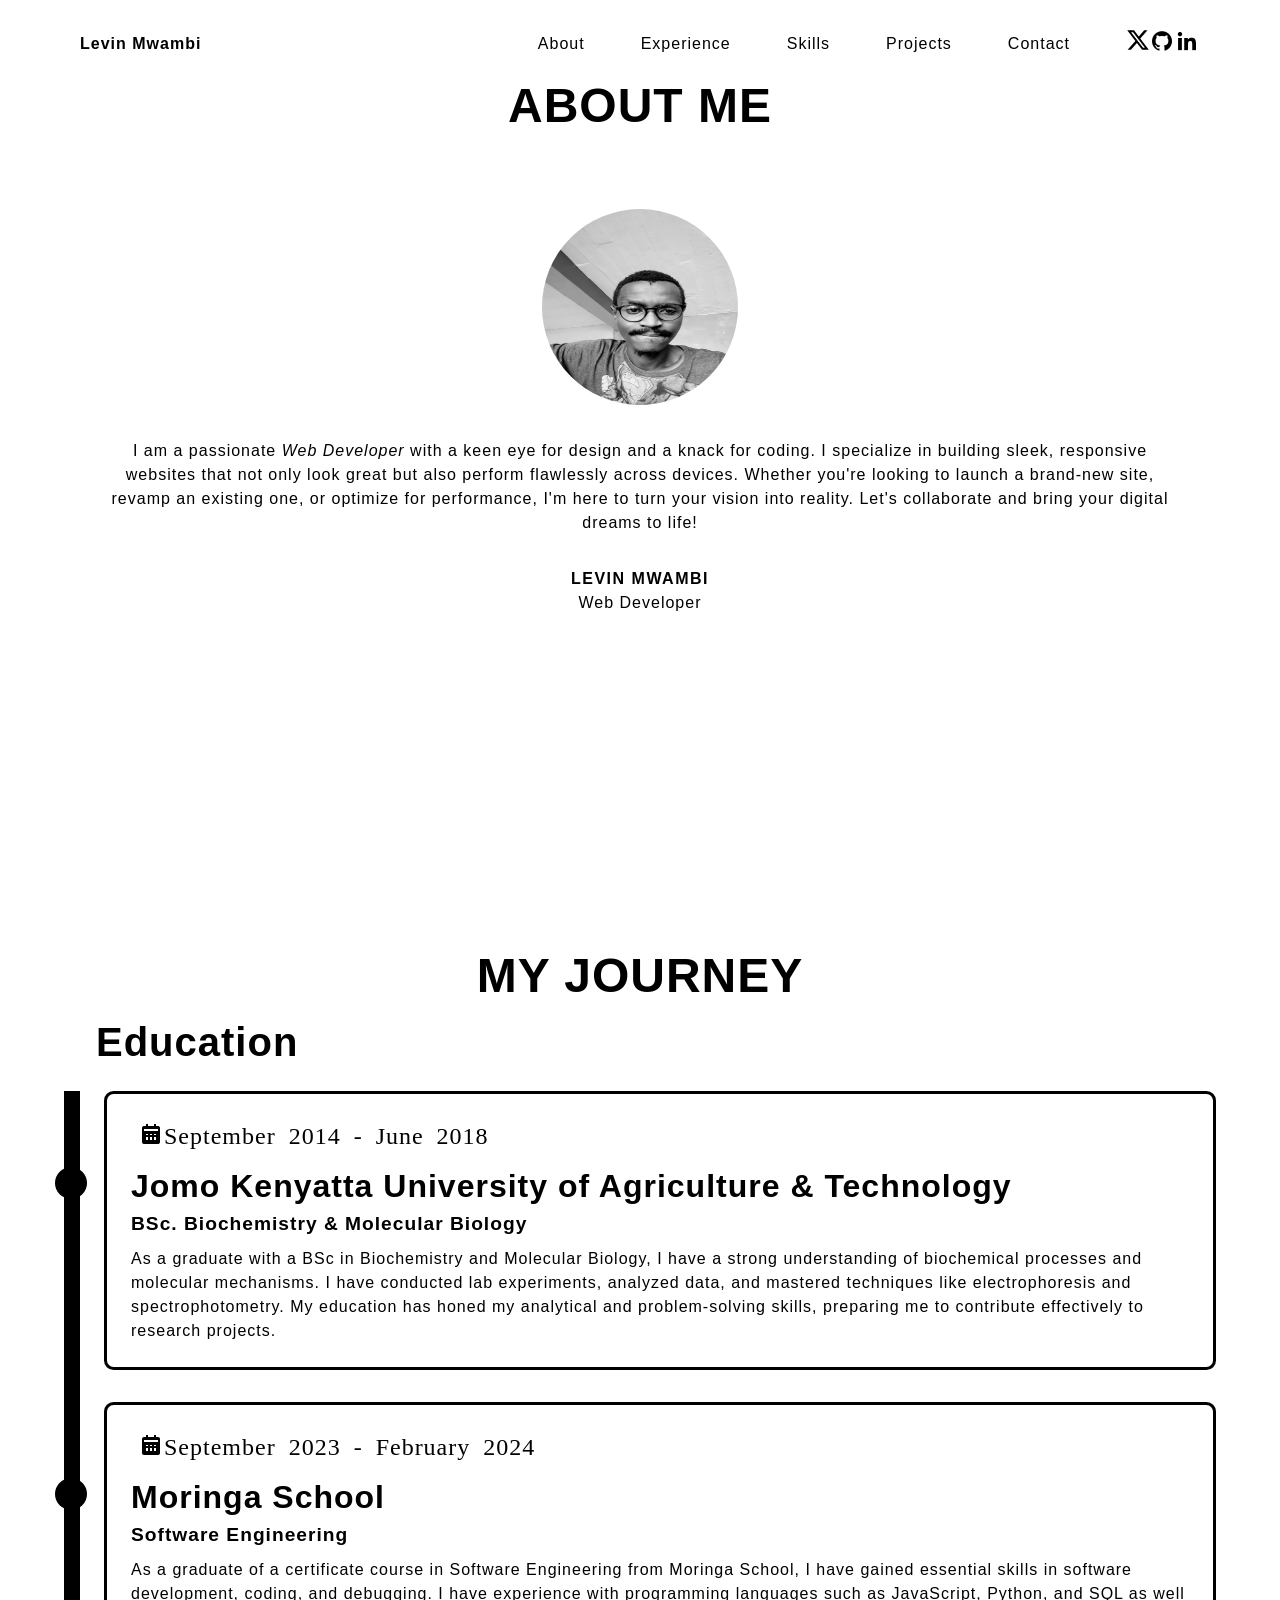
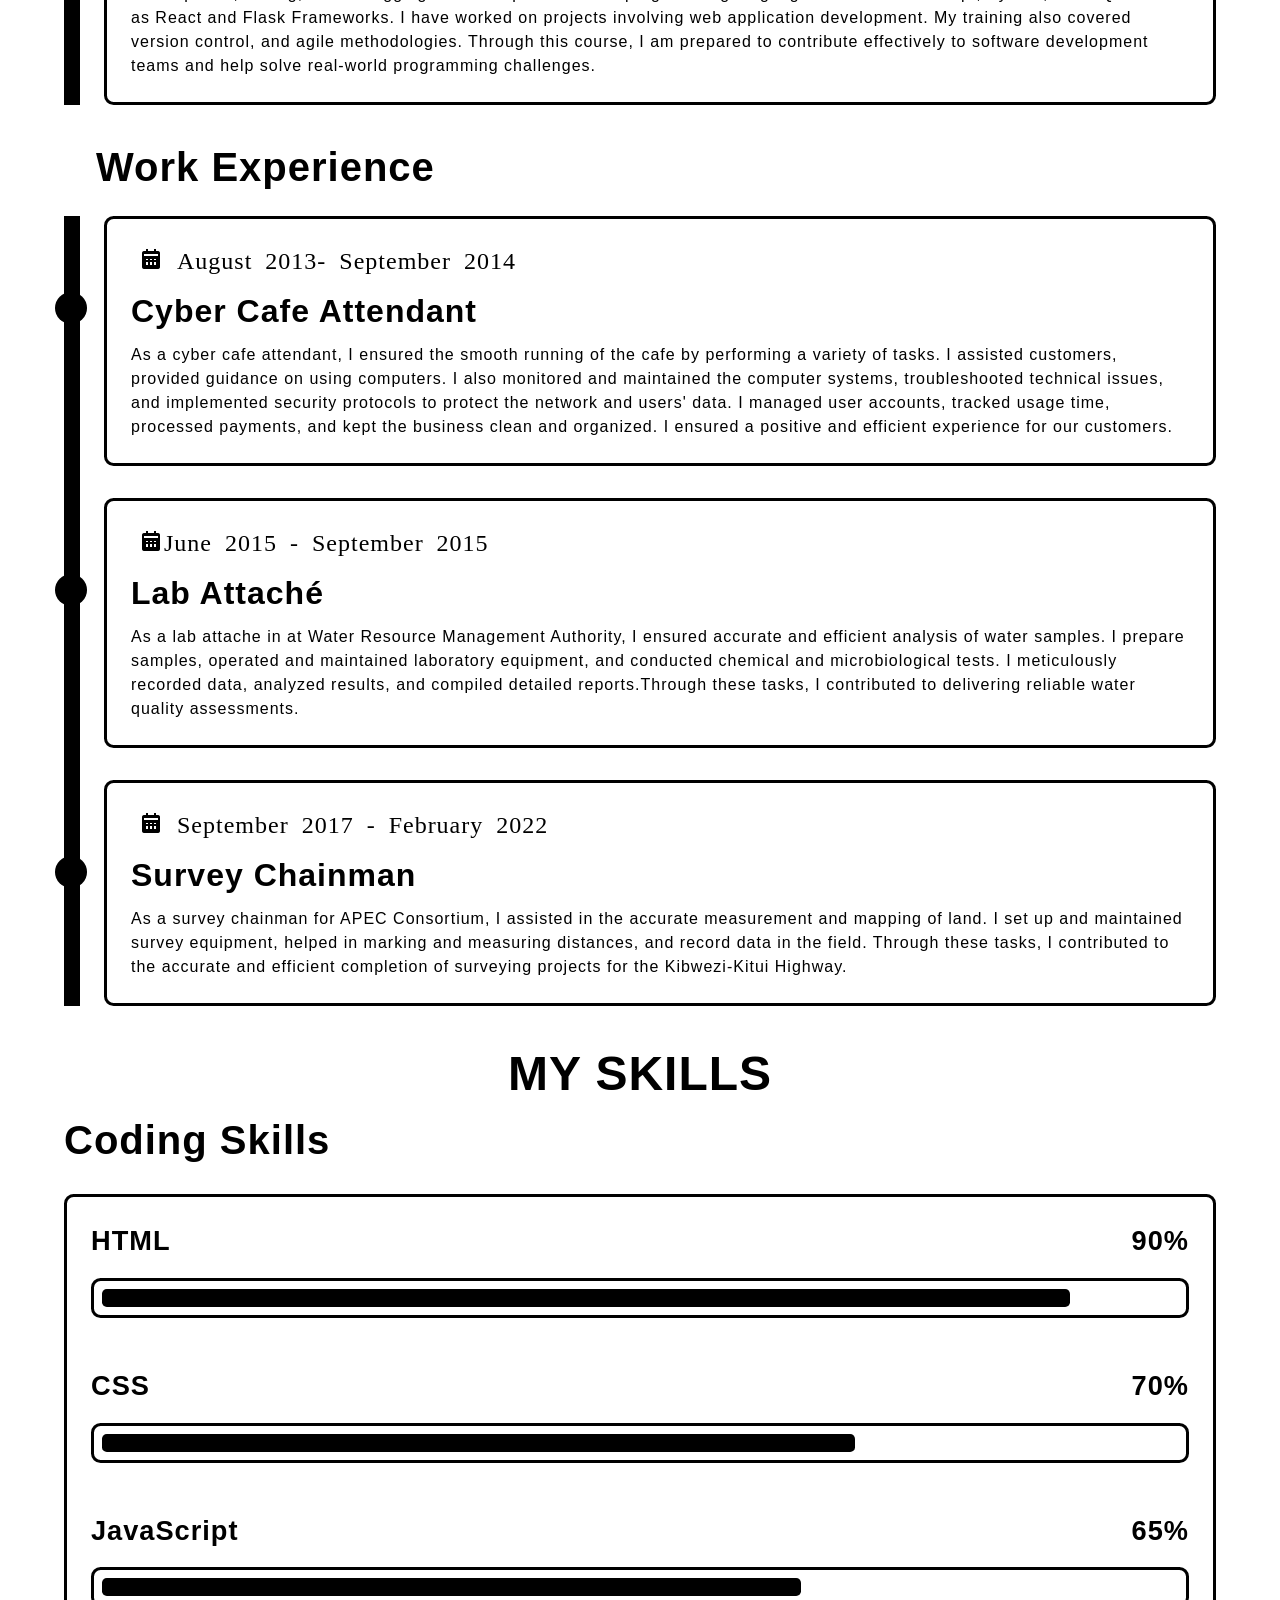
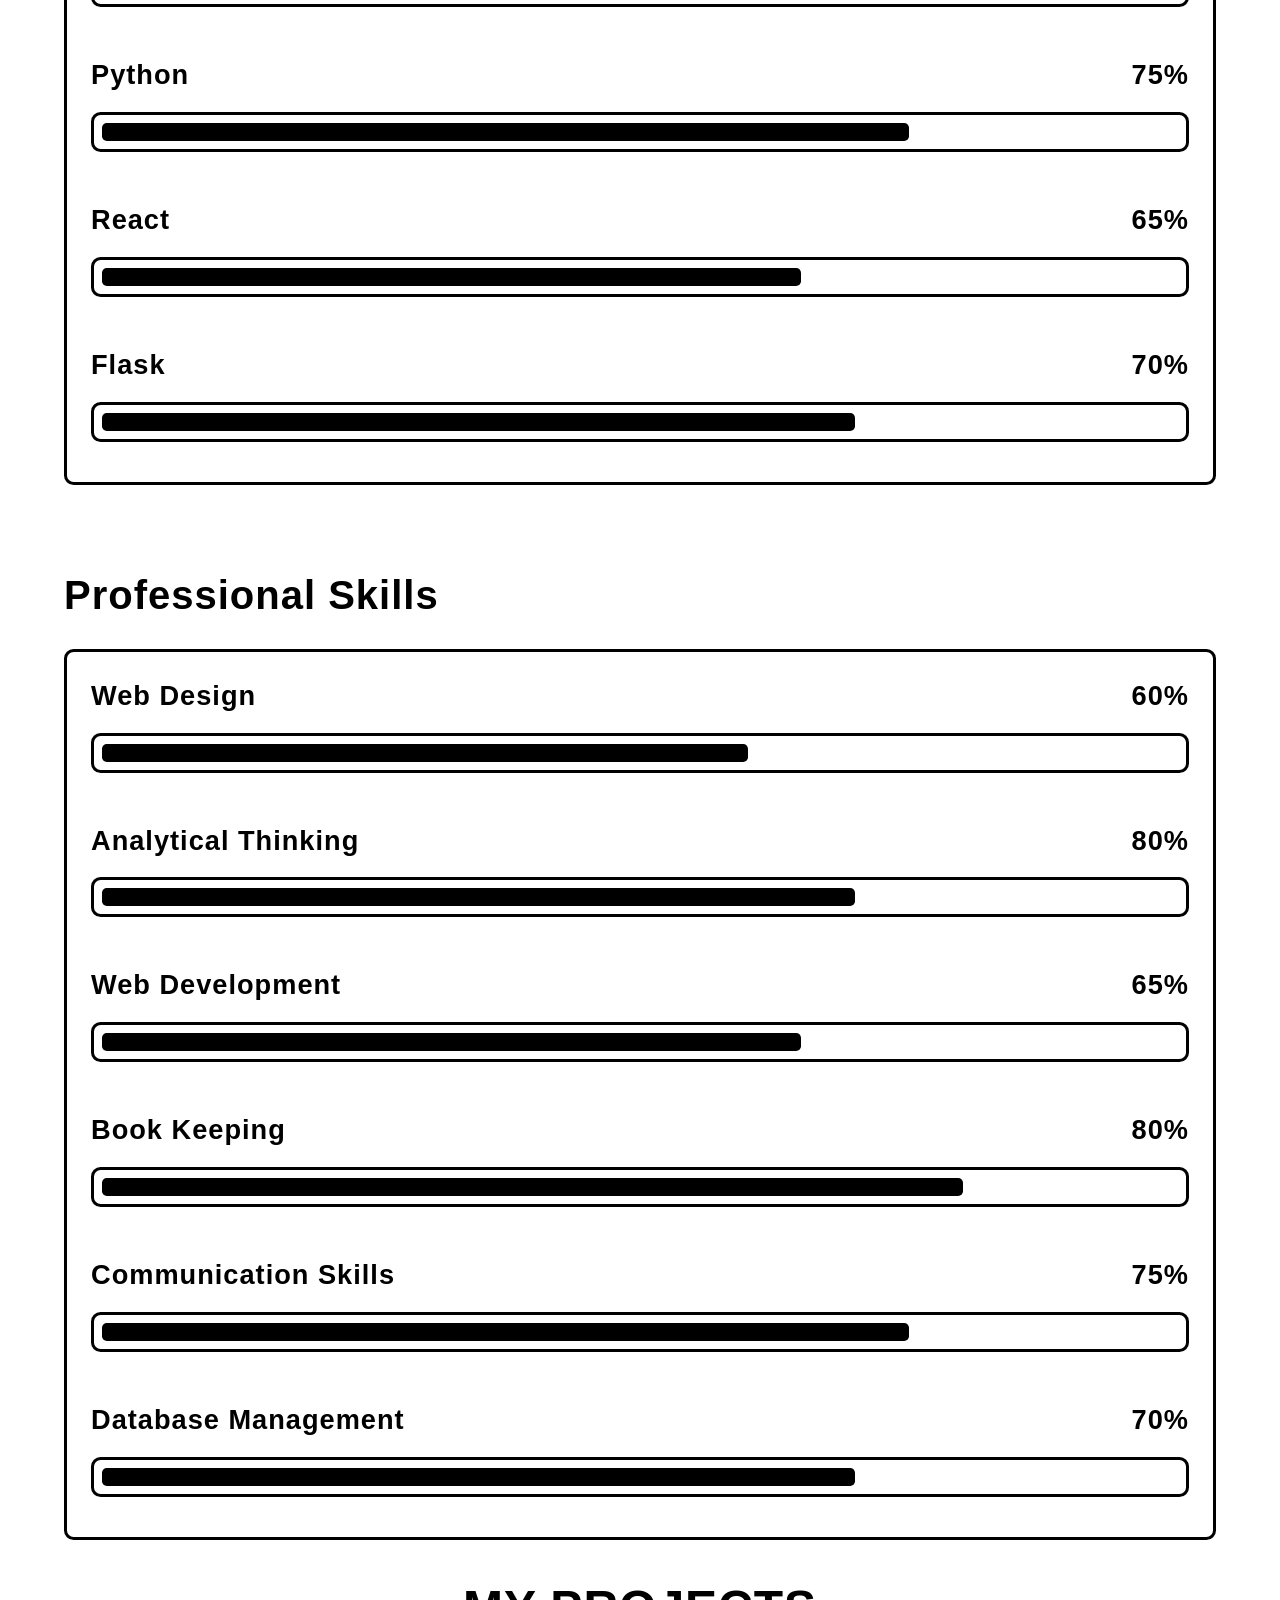
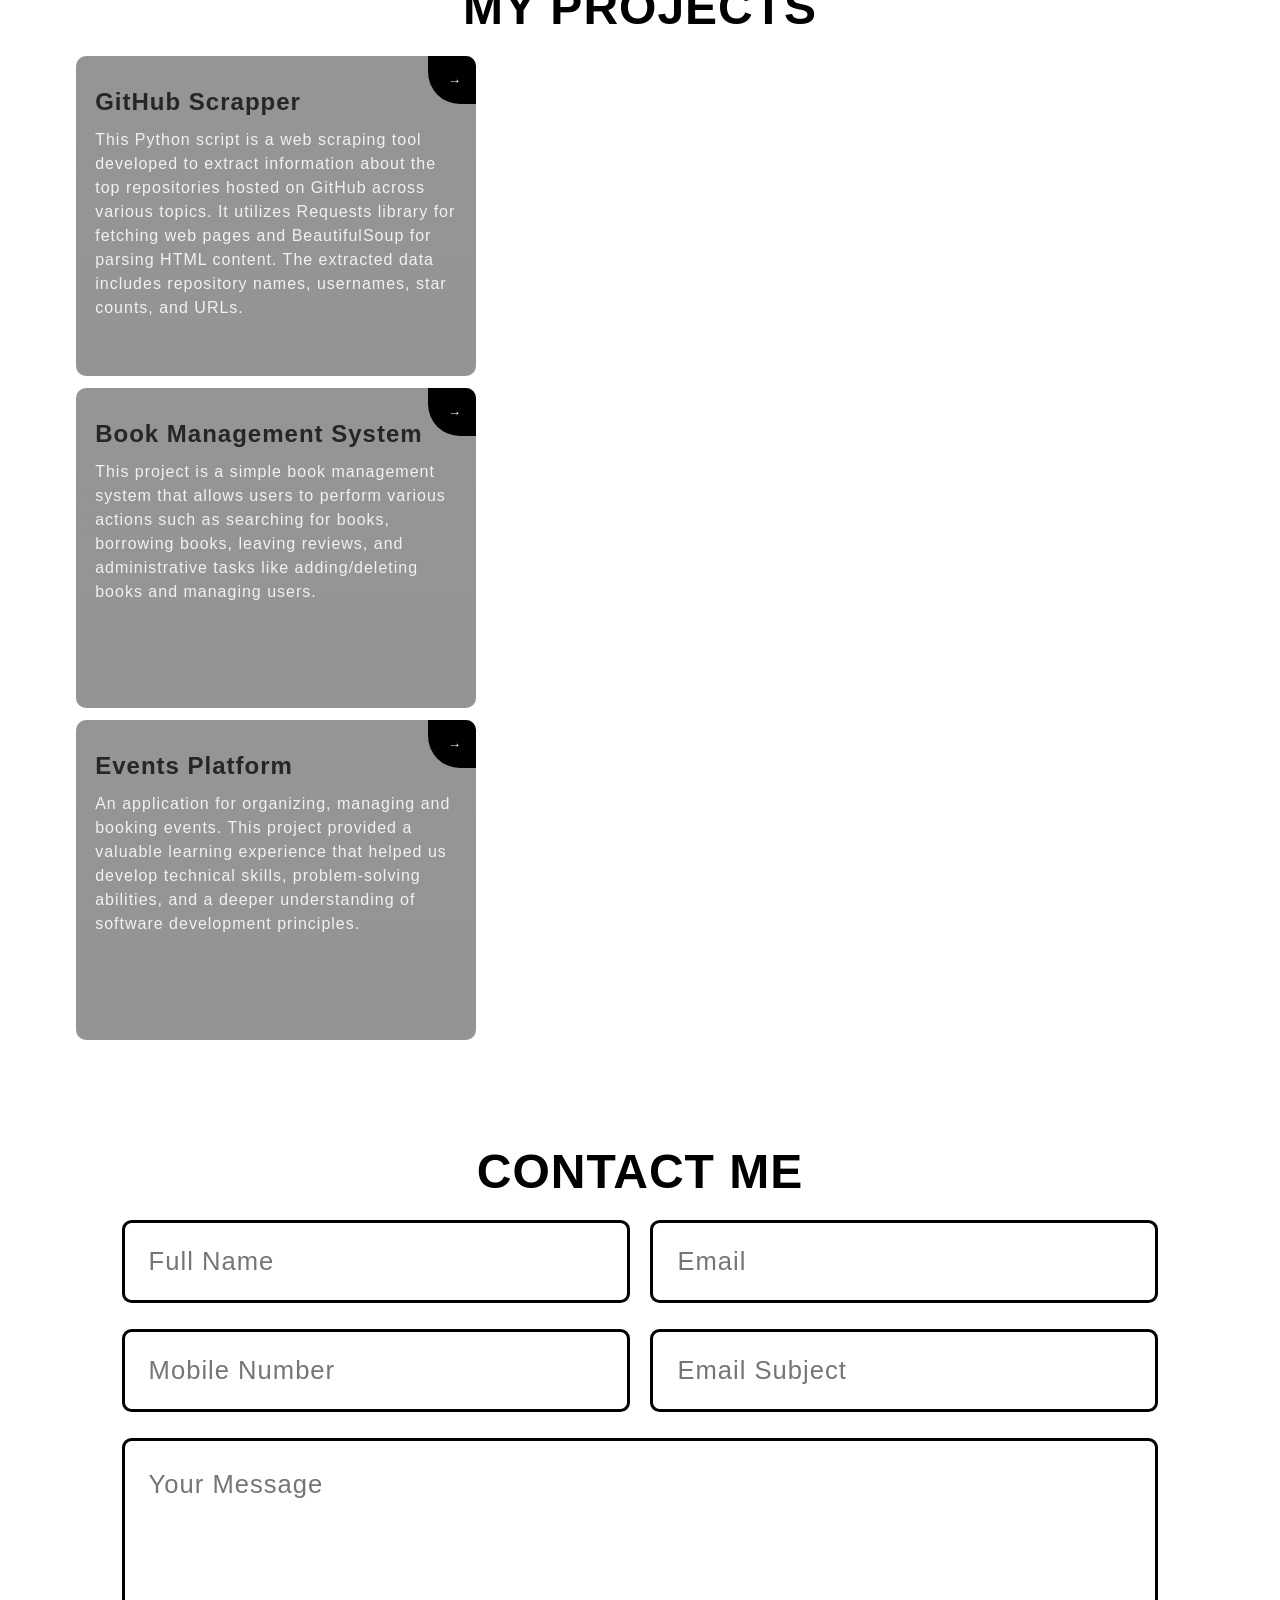
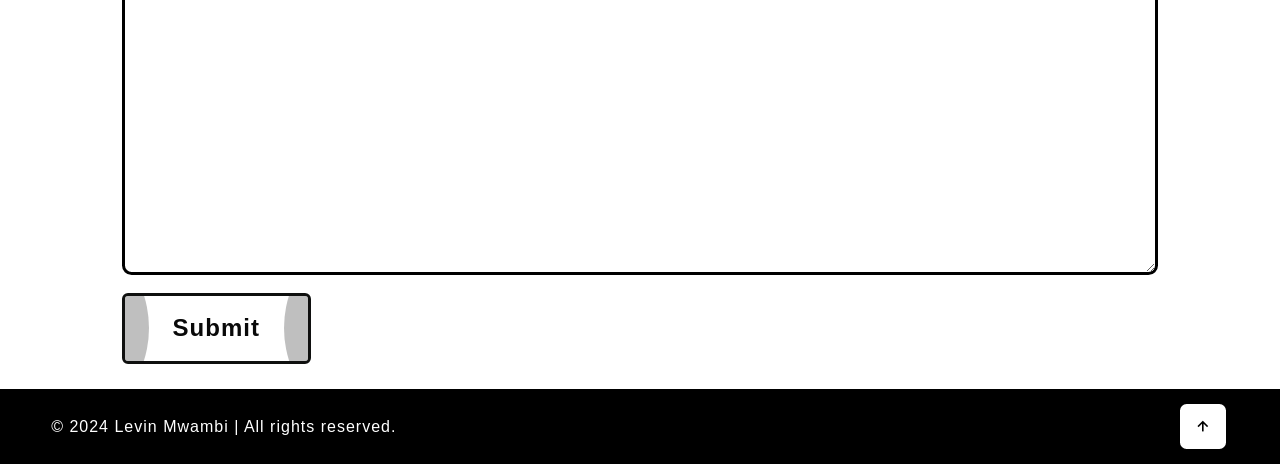
==== index.html @ f050170a "Edited title name" ====
<!DOCTYPE html>
<html lang="en">
  <head>
    <meta charset="UTF-8" />
    <meta name="viewport" content="width=device-width, initial-scale=1.0" />
    <title>Levin Mwambi</title>
    <link rel="stylesheet" href="index.css" />
    <link
      href="https://unpkg.com/boxicons@2.1.4/css/boxicons.min.css"
      rel="stylesheet"
    />
    <link
      rel="shortcut icon"
      href="/Assets/_4945137c-6b55-4f22-befd-8f2e0e37a748.jpeg"
      type="image/jpg"
    />
  </head>
  <body>
    <header class="header" id="header">
      <nav class="nav container">
        <a href="#" class="nav_logo">Levin Mwambi</a>
        <div onclick="hideNavBar()" class="nav_menu" id="nav_menu">
          <ul class="nav_list">
            <li class="nav_item">
              <a onclick="hideNavBar()" href="#about" class="nav_link">
                <i class="bx bx-right-top-arrow-circle"></i>
                <span>About</span>
              </a>
            </li>

            <li class="nav_item">
              <a onclick="hideNavBar()" href="#experience" class="nav_link">
                <i class="bx bx-right-top-arrow-circle"></i>
                <span>Experience</span>
              </a>
            </li>

            <li class="nav_item">
              <a onclick="hideNavBar()" href="#skills" class="nav_link">
                <i class="bx bx-right-top-arrow-circle"></i>
                <span>Skills</span>
              </a>
            </li>

            <li class="nav_item">
              <a onclick="hideNavBar()" href="#projects" class="nav_link">
                <i class="bx bx-right-top-arrow-circle"></i>
                <span>Projects</span>
              </a>
            </li>

            

            <li class="nav_item">
              <a onclick="hideNavBar()" href="#contact" class="nav_link">
                <i class="bx bx-right-top-arrow-circle"></i>
                <span>Contact</span>
              </a>
            </li>
          </ul>

          <!-- close button -->
          <div class="nav_close" id="nav_close">
            <i onclick="hideNavBar()" class="bx bx-x"></i>
          </div>

          <div class="nav_socials">
            <a
              href="https://twitter.com/ArthurMwangany1"
              target="_blank"
              class="nav_social_link"
              ><img src="/Assets/twitter-x-fill.png" alt=""></i
            ></a>
            <a
              href="https://github.com/Levin-ops"
              target="_blank"
              class="nav_social_link"
              ><i class="bx bxl-github"></i
            ></a>
            <a
              href="https://www.linkedin.com/in/mwambi-levin"
              target="_blank"
              class="nav_social_link"
              ><i class="bx bxl-linkedin"></i
            ></a>
          </div>
        </div>
        <div class="nav_toggle" id="nav_toggle">
          <i onclick="showNavbar()" class="bx bx-menu"></i>
        </div>
      </nav>
    </header>

    <div class="content">
      <!-- About Me Section -->
      <div id="about" class="wrapper">
        <div class="testimonial">
          <article>
            <h1>About Me</h1>
            <img src="/Assets/Pic 2.jpg" alt="" />
            <blockquote>
              I am a passionate <em>Web Developer</em> with a keen eye for
              design and a knack for coding. I specialize in building sleek,
              responsive websites that not only look great but also perform
              flawlessly across devices. Whether you're looking to launch a
              brand-new site, revamp an existing one, or optimize for
              performance, I'm here to turn your vision into reality. Let's
              collaborate and bring your digital dreams to life!
            </blockquote>
            <h5>Levin Mwambi</h5>
            <p>Web Developer</p>
          </article>
        </div>
      </div>

      <!-- Experience section -->
      <section class="experience" id="experience">
        <h2>My <span>Journey</span></h2>
        <div class="experience_row">
            <div class="experience_column">
              <h3 class="title">Education</h3>

              <div class="experience_box">
                <div class="experience_content">
                  <div class="content">
                    <div class="year">
                      <i class="bx bxs-calendar">September 2014 - June 2018</i>
                    </div>
                    <h3>
                      Jomo Kenyatta University of Agriculture & Technology
                    </h3>
                    <h4>BSc. Biochemistry & Molecular Biology</h4>
                    <p>
                      As a graduate with a BSc in Biochemistry and Molecular
                      Biology, I have a strong understanding of biochemical
                      processes and molecular mechanisms. I have conducted lab
                      experiments, analyzed data, and mastered techniques like
                      electrophoresis and spectrophotometry. My education has
                      honed my analytical and problem-solving skills, preparing
                      me to contribute effectively to research projects.
                    </p>
                  </div>
                </div>

                <div class="experience_content">
                  <div class="content">
                    <div class="year">
                      <i class="bx bxs-calendar"
                        >September 2023 - February 2024</i
                      >
                    </div>
                    <h3>Moringa School</h3>
                    <h4>Software Engineering</h4>
                    <p>
                      As a graduate of a certificate course in Software
                      Engineering from Moringa School, I have gained essential
                      skills in software development, coding, and debugging. I
                      have experience with programming languages such as
                      JavaScript, Python, and SQL as well as React and Flask
                      Frameworks. I have worked on projects involving web
                      application development. My training also covered version
                      control, and agile methodologies. Through this course, I
                      am prepared to contribute effectively to software
                      development teams and help solve real-world programming
                      challenges.
                    </p>
                  </div>
                </div>
              </div>
              <h3 class="title">Work Experience</h3>

              <div class="experience_box">
                <div class="experience_content">
                  <div class="content">
                    <div class="year">
                      <i class="bx bxs-calendar"> August 2013- September 2014</i>
                    </div>
                    <h3>Cyber Cafe Attendant</h3>
                    <p>
                      As a cyber cafe attendant, I ensured the smooth running of
                      the cafe by performing a variety of tasks. I assisted
                      customers, provided guidance on using computers. I also
                      monitored and maintained the computer systems,
                      troubleshooted technical issues, and implemented security
                      protocols to protect the network and users' data. I
                      managed user accounts, tracked usage time, processed
                      payments, and kept the business clean and organized. I
                      ensured a positive and efficient experience for our
                      customers.
                    </p>
                  </div>
                </div>

                <div class="experience_content">
                  <div class="content">
                    <div class="year">
                      <i class="bx bxs-calendar">June 2015 - September 2015</i>
                    </div>
                    <h3>Lab Attaché</h3>
                    <p>
                      As a lab attache in at Water Resource Management
                      Authority, I ensured accurate and efficient analysis of
                      water samples. I prepare samples, operated and maintained
                      laboratory equipment, and conducted chemical and
                      microbiological tests. I meticulously recorded data,
                      analyzed results, and compiled detailed reports.Through
                      these tasks, I contributed to delivering reliable water
                      quality assessments.
                    </p>
                  </div>
                </div>

                <div class="experience_content">
                  <div class="content">
                    <div class="year">
                      <i class="bx bxs-calendar">
                        September 2017 - February 2022</i
                      >
                    </div>
                    <h3>Survey Chainman</h3>
                    <p>
                      As a survey chainman for APEC Consortium, I assisted in
                      the accurate measurement and mapping of land. I set up and
                      maintained survey equipment, helped in marking and
                      measuring distances, and record data in the field. Through
                      these tasks, I contributed to the accurate and efficient
                      completion of surveying projects for the Kibwezi-Kitui
                      Highway.
                    </p>
                  </div>
                </div>
              </div>
            </div>
          </div>
        </div>
      </section>


  <!-- Skills Section-->
        <section class="skills" id="skills">
            <h2 class="heading">My <span>Skills</span></h2>
            <div class="skills_row">
                <div class="skills_column">
                    <h3 class="title">Coding Skills</h3>
                    <div class="skills_box">
                        <div class="skills_content">
                            <div class="progress">
                                <h3>HTML <span> 90%</span></h3>
                                <div class="bar"><span></span></div>
                            </div>

                            <div class="progress">
                                <h3>CSS<span> 70%</span></h3>
                                <div class="bar"><span></span></div>
                            </div>
                            
                            <div class="progress">
                                <h3>JavaScript<span> 65%</span></h3>
                                <div class="bar"><span></span></div>
                            </div>

                            <div class="progress">
                                <h3>Python<span> 75%</span></h3>
                                <div class="bar"><span></span></div>
                            </div>

                            <div class="progress">
                                <h3>React<span> 65%</span></h3>
                                <div class="bar"><span></span></div>
                            </div>

                            <div class="progress">
                                <h3>Flask<span> 70%</span></h3>
                                <div class="bar"><span></span></div>
                            </div>

                        </div>
                    </div>
                </div>

                <div class="skills_column">
                    <h3 class="title">Professional Skills</h3>
                    <div class="skills_box">
                        <div class="skills_content">
                            <div class="progress">
                                <h3>Web Design<span> 60%</span></h3>
                                <div class="bar"><span></span></div>
                            </div>

                            <div class="progress">
                                <h3>Analytical Thinking<span> 80%</span></h3>
                                <div class="bar"><span></span></div>
                            </div>
                            
                            <div class="progress">
                                <h3>Web Development<span> 65%</span></h3>
                                <div class="bar"><span></span></div>
                            </div>

                            <div class="progress">
                                <h3>Book Keeping<span> 80%</span></h3>
                                <div class="bar"><span></span></div>
                            </div>

                            <div class="progress">
                                <h3>Communication Skills<span> 75%</span></h3>
                                <div class="bar"><span></span></div>
                            </div>

                            <div class="progress">
                                <h3>Database Management<span> 70%</span></h3>
                                <div class="bar"><span></span></div>
                            </div>

                        </div>
                    </div>
                </div>
            </div>
        </section>

      <!-- Projects Section -->
      <div id="projects" class="section">
        <h2>My Projects</h2>

        <div class="card">
          <p class="card-title">GitHub Scrapper</p>
          <p class="small-desc">
            This Python script is a web scraping tool developed to extract
            information about the top repositories hosted on GitHub across
            various topics. It utilizes Requests library for fetching web pages
            and BeautifulSoup for parsing HTML content. The extracted data
            includes repository names, usernames, star counts, and URLs.
          </p>
          <div class="go-corner">
            <div class="go-arrow"><a target="_blank" href="https://github.com/Levin-ops/Scrapper">→</a></div>
          </div>
        </div>

        <div class="card">
          <p class="card-title">Book Management System</p>
          <p class="small-desc">
            This project is a simple book management system that allows users to
            perform various actions such as searching for books, borrowing
            books, leaving reviews, and administrative tasks like
            adding/deleting books and managing users.
          </p>
          <div class="go-corner">
            <div class="go-arrow"><a target="_blank" href="https://github.com/Levin-ops/Mach-Book-Management-System">→</a></div>
          </div>
        </div>

        <div class="card">
          <p class="card-title">Events Platform</p>
          <p class="small-desc">
            An application for organizing, managing and booking events. This project provided a valuable learning experience that helped us develop technical skills, problem-solving abilities, and a deeper understanding of software development principles.
          </p>
          <div class="go-corner">
            <div class="go-arrow"><a target="_blank" href="">→</a></div>
          </div>
        </div>


      <!-- Contact Section -->
      <section class="contact" id="contact">
        
          <h2 class="heading">Contact <span>Me</span></h2>
          <form action="#">
            <div class="input_box">
              <div class="input_field">
                <input type="text" placeholder="Full Name" required>
                <span class="focus"></span>
              </div>

              <div class="input_field">
                <input type="text" placeholder="Email" required>
                <span class="focus"></span>
              </div>

              <div class="input_field">
                <input type="number" placeholder="Mobile Number" required>
                <span class="focus"></span>
              </div>

              <div class="input_field">
                <input type="text" placeholder="Email Subject" required>
                <span class="focus"></span>
              </div>

              
            </div>



          <div class="textarea_field">
            <textarea name="" id="" cols="30" rows="10" placeholder="Your Message" required></textarea>
            <span class="focus"></span>
          </div>

          <div class="btn_box btns">
            <button type="submit" class="button">
              <p>Submit</p>
            </button>
          </div>

          </form>
      </section>
    </div>

<!-- Footer -->
    <footer class="footer">
      <div class="footer_text">
        <p>&copy; 2024 Levin Mwambi | All rights reserved.</p>
      </div>

      <div class="footer_icon_top">
        <a href="#about"><i class='bx bx-up-arrow-alt'></i></a>
      </div>
    </footer>
    <script src="index.js"></script>
  </body>
</html>
---- index.css ----
:root {
  --header-height: 3.5rem;

  --white-color: hsl(0, 0%, 100%);
  --black-color: hsl(0, 0%, 0%);

  --large-font-size: 48px
  --h1-font-size: 1.5rem;
  --normal--font-size: 1rem;

  --font-weight-regular: 400;
  --font-weight-medium: 500;
  --font-weight-heavy: 700;

  --z-tooltip: 10;
  --z-fixed: 100;
}

@media screen and (min-width: 1150px){
    :root{
        --normal-font-size: 1rem
    }    
}

* {
  margin: 0;
  padding: 0;
  box-sizing: border-box;
  font-family: "Trebuchet MS", "Lucida Sans Unicode", "Lucida Grande",
    "Lucida Sans", Arial, sans-serif;
  line-height: 1.5;
  letter-spacing: 1px;
}

html{
    scroll-behavior: smooth;
    overflow-x: hidden;
}

ul{
    list-style: none;
}

a{
    text-decoration: none;
}

/* Reusable class */
.container{
    max-width: 1120px;
    margin-inline: 1.5rem;
}

/* .content{ */
    /* padding: 0 5%; */
    /* text-align: center; */
/* } */

/* Header and Nav */

.header{
    position: fixed;
    width: 100%;
    left: 0;
    top: 0;
    background: transparent;
    z-index: var(--z-tooltip);
    padding: .75rem 4%;
    transition: .3s;
}

.header.sticky{
    background: gray;
}

.nav{
    position: relative;
    height: var(--header-height);
    display: flex;
    justify-content: space-between;
    align-items: center;
}

.nav_logo{
    color: var(--black-color);
    font-weight: var(--font-weight-heavy);
}

.nav_close,.nav_toggle{
    display: flex;
    color: var(--black-color);
    font-size: 1.5rem;
    cursor: pointer;
}

/* nav-for-mobile */

@media screen and (max-width: 1150px) {
    .nav{
        height: 4rem;
    }
    
    .nav_menu{
        position: fixed;
        left: -100%;
        top: 0;
        background-color: var(--white-color);
        width: 100%;
        height: 100%;
        padding: 6rem 3.5rem 4.5rem;
        display: flex;
        flex-direction: column;
        justify-content: space-between;
        transition: left .4s;
    }

    .nav_item{
        transform: translateX(-150px);
        visibility: hidden;
        transition: transform .4s ease-out, visibility .4s;
    }
    
    .nav_item:nth-child(1){
        transition-delay: .1s;
    }

    .nav_item:nth-child(2){
        transition-delay: .2s;
    }

    .nav_item:nth-child(3){
        transition-delay: .3s;
    }

    .nav_item:nth-child(4){
        transition-delay: .4s;
    }

    .nav_item:nth-child(5){
        transition-delay: .5s;
    }
}

.nav_list, .nav_socials{
    display: flex;
    color: var(--black-color);
}

.nav_list{
    flex-direction: column;
    row-gap: 3rem;
}

.nav_link{
    position: relative;
    color: var(--black-color);
    font-size: var(--large-font-size);
    font-weight: var(--font-medium);
    display: inline-flex;
    align-items: center;
    transition: opacity .4s;
}

.nav_link i{
    font-size: 3rem;
    position: absolute;
    opacity: 0;
    visibility: hidden;
    transition: opacity .4s, visibility .4s;
}

.nav_link span{
    position: relative;
    transition: margin .4s;
}

.nav_link span::after{
    content: "";
    position: relative;
    left: 0;
    bottom: -6px;
    width: 0;
    height: 2px;
    background-color: var(--white-color);
    transition: width .4s ease-out;
}

/* animation link */
.nav_link:hover span{
    margin-left: 2.5rem;
}

.nav_link:hover i{
    opacity: 1;
    visibility: visible;
}
.nav_link:hover span::after{
    width: 100%;
}

.nav_link:has(.nav_link:hover) .nav_link:not(:hover){
    opacity: .4;
}

.nav_close{
    position: absolute;
    top: 1rem;
    right: 1.5rem;
}

.nav_socials{
    color: var(--black-color);
    font-size: 1.5rem;
    transition: transform .4s;
}

.nav_social_link{
    color: var(--black-color);
}

.nav_social_link:hover{
    transform: translateY(-.25rem);
    color: var(--black-color);
}

/* show menu  */
.show_menu{
    left: 0;
}

.show_menu .nav_item{
    visibility: visible;
    transform: translateX(0);
}

/* For Large Devices */
@media screen and (min-width:1150px) {
    .container{
        margin-inline: auto;
    }

    .nav{
        height: 4rem;
    }

    .nav_toggle, .nav_close{
        display: none;
    }

    .nav_link{
        font-size: var(--normal--font-size);
    }
    .nav_link i{
        font-size: 1.5rem;
    }

    .nav_list{
        flex-direction: row;
        column-gap: 3.5rem;
    }
    
    .nav_menu{
        display: flex;
        align-items: center;
        column-gap: 3.5rem;
    }
}


/* About Section */


.wrapper {
  margin-top: 2.5rem;
  min-height: 100vh;
  width: 100%;
  background-color: linear-gradient(rgba(0, 0, 0, 0.75), rgba(0, 0, 0, 0.75));
}

.testimonial {
  padding: 30px 100px;
}

article h1 {
  font-size: 48px;
  font-weight: 800;
  text-transform: uppercase;
  text-align: center;
}

article h1:after {
  content: "";
  height: 5px;
  width: 225px;
  background-color: var(--white-color);
  display: block;
  margin: auto;
  letter-spacing: 1.5px;
}

article img {
  height: 200px;
  width: 200px;
  border: 2px solid var(--white-color);
  border-radius: 50%;
  margin-top: 60px;
  display: block;
  margin-left: auto;
  margin-right: auto;
}

blockquote {
  font-family: sans-serif;
  font-size: var(--normal--font-size);
  margin-top: 32px;
  text-align: center;
}

article h5 {
  text-transform: uppercase;
  font-size: var(--h1-font-size);
  margin-top: 32px;
  letter-spacing: 1.5px;
  text-align: center;
}

article p {
  font-size: 16px;
  text-align: center;
}

/* Experience section */
.experience{
    display: flex;
    justify-content: center;
    align-items: center;
    flex-direction: column;
    min-height: auto;
    padding-bottom: 5rem;
    padding: 0 5%;
}

.experience h2{
    
font-size: 48px;
  font-weight: 800;
  text-transform: uppercase;
}

.experience .experience_row{
    display: flex;
    flex-wrap: wrap;
    gap: 5rem;
}

.experience_row .experience_column{
    flex: 1 1 40rem;
}

.experience_column .title{
    font-size: 2.5rem;
    margin: 0 0 1.2rem 2rem;
}

.experience_column .experience_box{
    border-left: 1rem solid var(--black-color);
}

.experience_box .experience_content{
    position: relative;
    padding-left: 1.5rem;
}

.experience_box .experience_content::before{
    content: '';
    position: absolute;
    top: 76px;
    width: 2rem;
    height: 2rem;
    background: var(--black-color);
    border-radius: 50%;
    left: -25px;
}

.experience_content .content{
    position: relative;
    padding: 1.5rem;
    border: .2rem solid var(--black-color);
    border-radius: .6rem;
    margin-bottom: 2rem;
}

.experience_content .content .year{
    font-size: calc(var(--normal--font-size) + .5rem);
    padding-bottom: .5rem ;
}

.experience_content .content .year i{
    padding-left: 0.5rem;
}

.experience_content .content h3{
    font-size: 2rem;
}

.experience_content .content h4{
    font-size: 1.2rem;
}

.experience_content .content p{
    font-size: var(--normal--font-size);
    padding-top: .5rem;
}

/* Skills-section */
.skills{
    top: 2rem;
    min-height: auto;
    padding-bottom: 7rem;
    background-color: var(--white-color);
    padding: 0 5%;
}

.skills h2{
    text-transform: uppercase;
    font-size: 48px;
    font-weight: 800;
    text-align: center;
}

.skills .skills_row{
    display: flex;
    flex-wrap: wrap;
    gap: 5rem;
}

.skills_row .skills_column{
    flex: 1 1 40rem;
}

.skills_column .title{
    font-size: 2.5rem;
    margin: 0 0 1.5rem;
}

.skills_box .skills_content{
    position: relative;
    border: .2rem solid var(--black-color);
    border-radius: .6rem;
    padding: .5rem 1.5rem
}

.skills_content .progress{
    padding: 1rem 0;
}

.skills_content .progress h3{
    font-size: 1.7rem;
    display: flex;
    justify-content: space-between;
}

.skills_content .progress .bar{
    height: 2.5rem;
    border-radius: .6rem;
    border: .2rem solid var(--black-color);
    padding: .5rem;
    margin: 1rem 0;
}

.skills_content .progress .bar span{
    display: block;
    height: 100%;
    border-radius: .3rem;
    background: var(--black-color);
}

.skills_column:nth-child(1) .skills_content .progress:nth-child(1) .bar span{
    width: 90%;
}

.skills_column:nth-child(1) .skills_content .progress:nth-child(2) .bar span{
    width: 70%;
}

.skills_column:nth-child(1) .skills_content .progress:nth-child(3) .bar span{
    width: 65%;
}

.skills_column:nth-child(1) .skills_content .progress:nth-child(4) .bar span{
    width: 75%;
}

.skills_column:nth-child(1) .skills_content .progress:nth-child(5) .bar span{
    width: 65%;
}

.skills_column:nth-child(1) .skills_content .progress:nth-child(6) .bar span{
    width: 70%;
}

.skills_column:nth-child(2) .skills_content .progress:nth-child(1) .bar span{
    width: 60%;
}

.skills_column:nth-child(2) .skills_content .progress:nth-child(2) .bar span{
    width: 70%;
}

.skills_column:nth-child(2) .skills_content .progress:nth-child(3) .bar span{
    width: 65%;
}

.skills_column:nth-child(2) .skills_content .progress:nth-child(4) .bar span{
    width: 80%;
}

.skills_column:nth-child(2) .skills_content .progress:nth-child(5) .bar span{
    width: 75%;
}

.skills_column:nth-child(2) .skills_content .progress:nth-child(6) .bar span{
    width: 70%;
}
/* Projects Section */
#projects{
    padding: 0 5%;
}

#projects h2{
    padding-top: 2rem;
    text-transform: uppercase;
    font-size: 48px;
    font-weight: 800;
    text-align: center;
}

.card-title {
    color: #262626;
    font-size: 1.5em;
    line-height: normal;
    font-weight: 700;
    margin-bottom: 0.5em;
  }
  
  .small-desc {
    font-size: 1em;
    font-weight: 400;
    line-height: 1.5em;
    color: #f1f1f1;
  }
  
  .small-desc {
    font-size: 1em;
  }
  
  .go-corner {
    display: flex;
    align-items: center;
    justify-content: center;
    position: absolute;
    width: 3em;
    height: 3em;
    overflow: hidden;
    top: 0;
    right: 0;
    background: var(--black-color);
    border-radius: 0 4px 0 32px;
  }
  
  .go-arrow a{
    margin-top: -6px;
    margin-right: -6px;
    color: white;
   font-size: small;
   font-weight: var(--font-weight-heavy);
  }
  
  #section.card{
    display: inline-flex;
  }

  .card {
    justify-content: space-between;
    display: block;
    position: relative;
    width: 400px;
    height: 320px;
    background-color: #f2f8f9;
    border-radius: 10px;
    padding: 2em 1.2em;
    margin: 12px;
    text-decoration: none;
    z-index: 0;
    overflow: hidden;
    background: linear-gradient(to bottom, #969595, #949494);
  }
  
  .card:before {
    content: '';
    position: absolute;
    z-index: -1;
    top: -16px;
    right: -16px;
    background: linear-gradient(135deg, #6e6e6e, #f9fafb);
    height: 32px;
    width: 32px;
    border-radius: 32px;
    transform: scale(1);
    transform-origin: 50% 50%;
    transition: transform 0.35s ease-out;
  }
  
  .card:hover:before {
    transform: scale(32);
  }
  
  .card:hover .small-desc {
    transition: all 0.5s ease-out;
    color: rgba(0, 0, 0, 0.8);
  }
  
  .card:hover .card-title {
    transition: all 0.5s ease-out;
    color: #0b0b0b;
  }
  



/* contact Section */
.contact{
    margin-top: 4rem;
    min-height: auto;
    padding: 0 5%;
}

.contact h2{
    text-transform: uppercase;
    font-size: 48px;
    font-weight: 800;
    text-align: center;
}

.contact form{
    max-width: 70rem;
    margin: 0 auto;
    text-align: center;
}

.contact form .input_box{
    position: relative;
    display: flex;
    justify-content: space-between;
    flex-wrap: wrap;
}

.contact form .input_box .input_field{
    position: relative;
    width: 49%;
    margin: 0.8rem 0;
}

.contact form .input_box .input_field input,
.contact form .textarea_field textarea{
    width: 100%;
    height: 100%;
    padding: 1.5rem;
    font-size: 1.6rem;
    color: var(--black-color);
    background: transparent;
    border-radius: .6rem;
    border: .2rem solid var(--black-color);
}

.contact form .textarea_field{
    position: relative;
    margin: .8rem 0 2.7rem;
    display: flex;
}

/* Buttons */

.button {
    all: unset;
    display: flex;
    align-items: center;
    position: relative;
    padding: 0.6em 2em;
    border: rgb(15, 16, 15) solid 0.15em;
    border-radius: 0.25em;
    color: rgb(9, 9, 9);
    font-size: 1.5em;
    font-weight: 600;
    cursor: pointer;
    overflow: hidden;
    transition: border 300ms, color 300ms;
    user-select: none;
    bottom: 1.6rem;
  }
  
  .button p {
    z-index: 1;
  }
  
  .button:hover {
    color: #212121;
  }
  
  .button:active {
    border-color: grey;
  }
  
  .button::after, .button::before {
    content: "";
    position: absolute;
    width: 9em;
    aspect-ratio: 1;
    background: gray;
    opacity: 50%;
    border-radius: 50%;
    transition: transform 500ms, background 300ms;
  }
  
  .button::before {
    left: 0;
    transform: translateX(-8em);
  }
  
  .button::after {
    right: 0;
    transform: translateX(8em);
  }
  
  .button:hover:before {
    transform: translateX(-1em);
  }
  
  .button:hover:after {
    transform: translateX(1em);
  }
  
  .button:active:before,
  .button:active:after {
    background: teal;
  }



.footer {
    display: flex;
    justify-content: space-between;
    align-items: center;
    flex-wrap: wrap;
    padding: .75rem 4%;
    background:var(--black-color);
    color: var(--white-color);
}

.footer_text p {
  font-size: 1rem;
}

.footer_icon_top a{
    position: relative;
    display: inline-flex;
    justify-content: center;
    align-items: center;
    padding: .8rem;
    background-color: var(--white-color);
    border: .2rem solid var(--black-color);
    border-radius: .6rem;
    z-index: 1;
    overflow: hidden;
}

.footer_icon_top a::before{
    content: "";
    position: absolute;
    top: 0;
    left: 0;
    width: 0;
    height: 100%;
    background: gray;
    z-index: -1;
    transition: .5s;
}

.footer_icon_top a:hover:before{
    width: 100%;
}

.footer_icon_top a i {
    font-size: 1.2rem;
    color: var(--black-color);
}

.footer_icon_top a:hover i {
    color: var(--black-color);
}
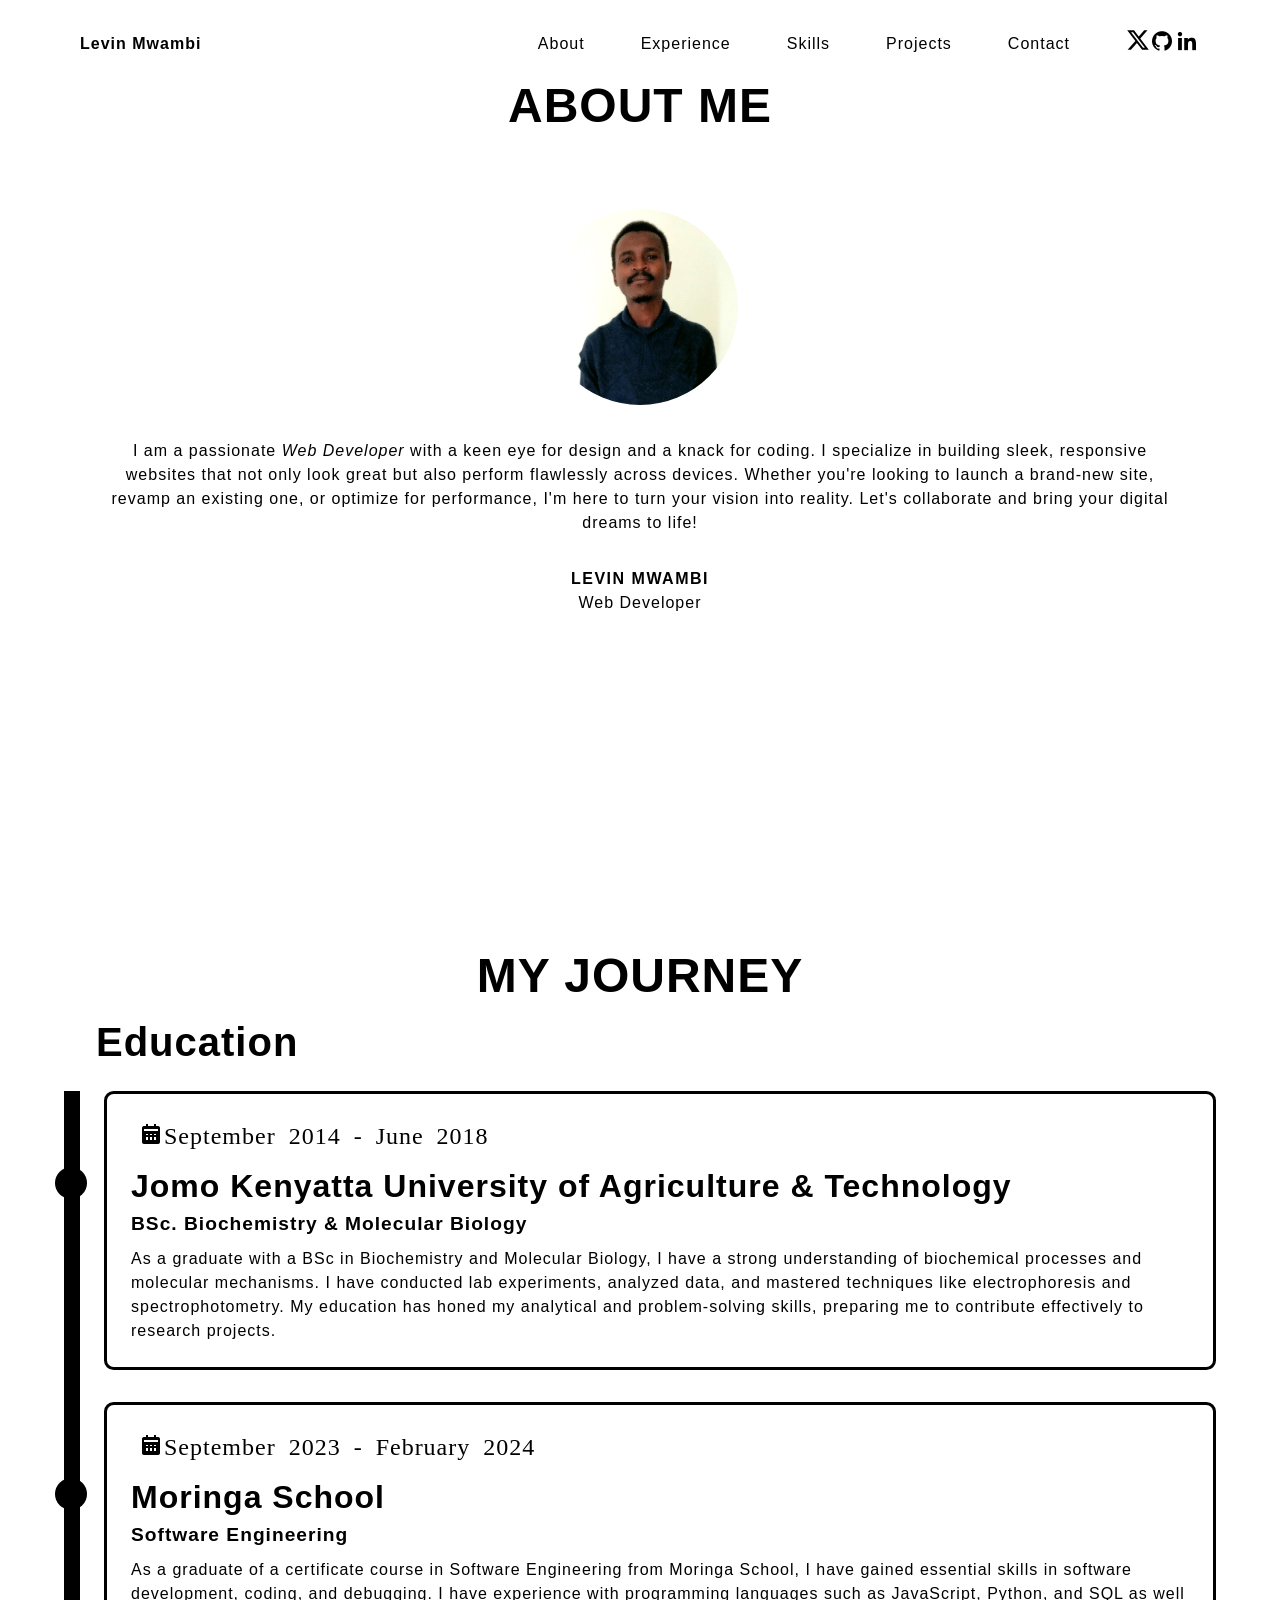
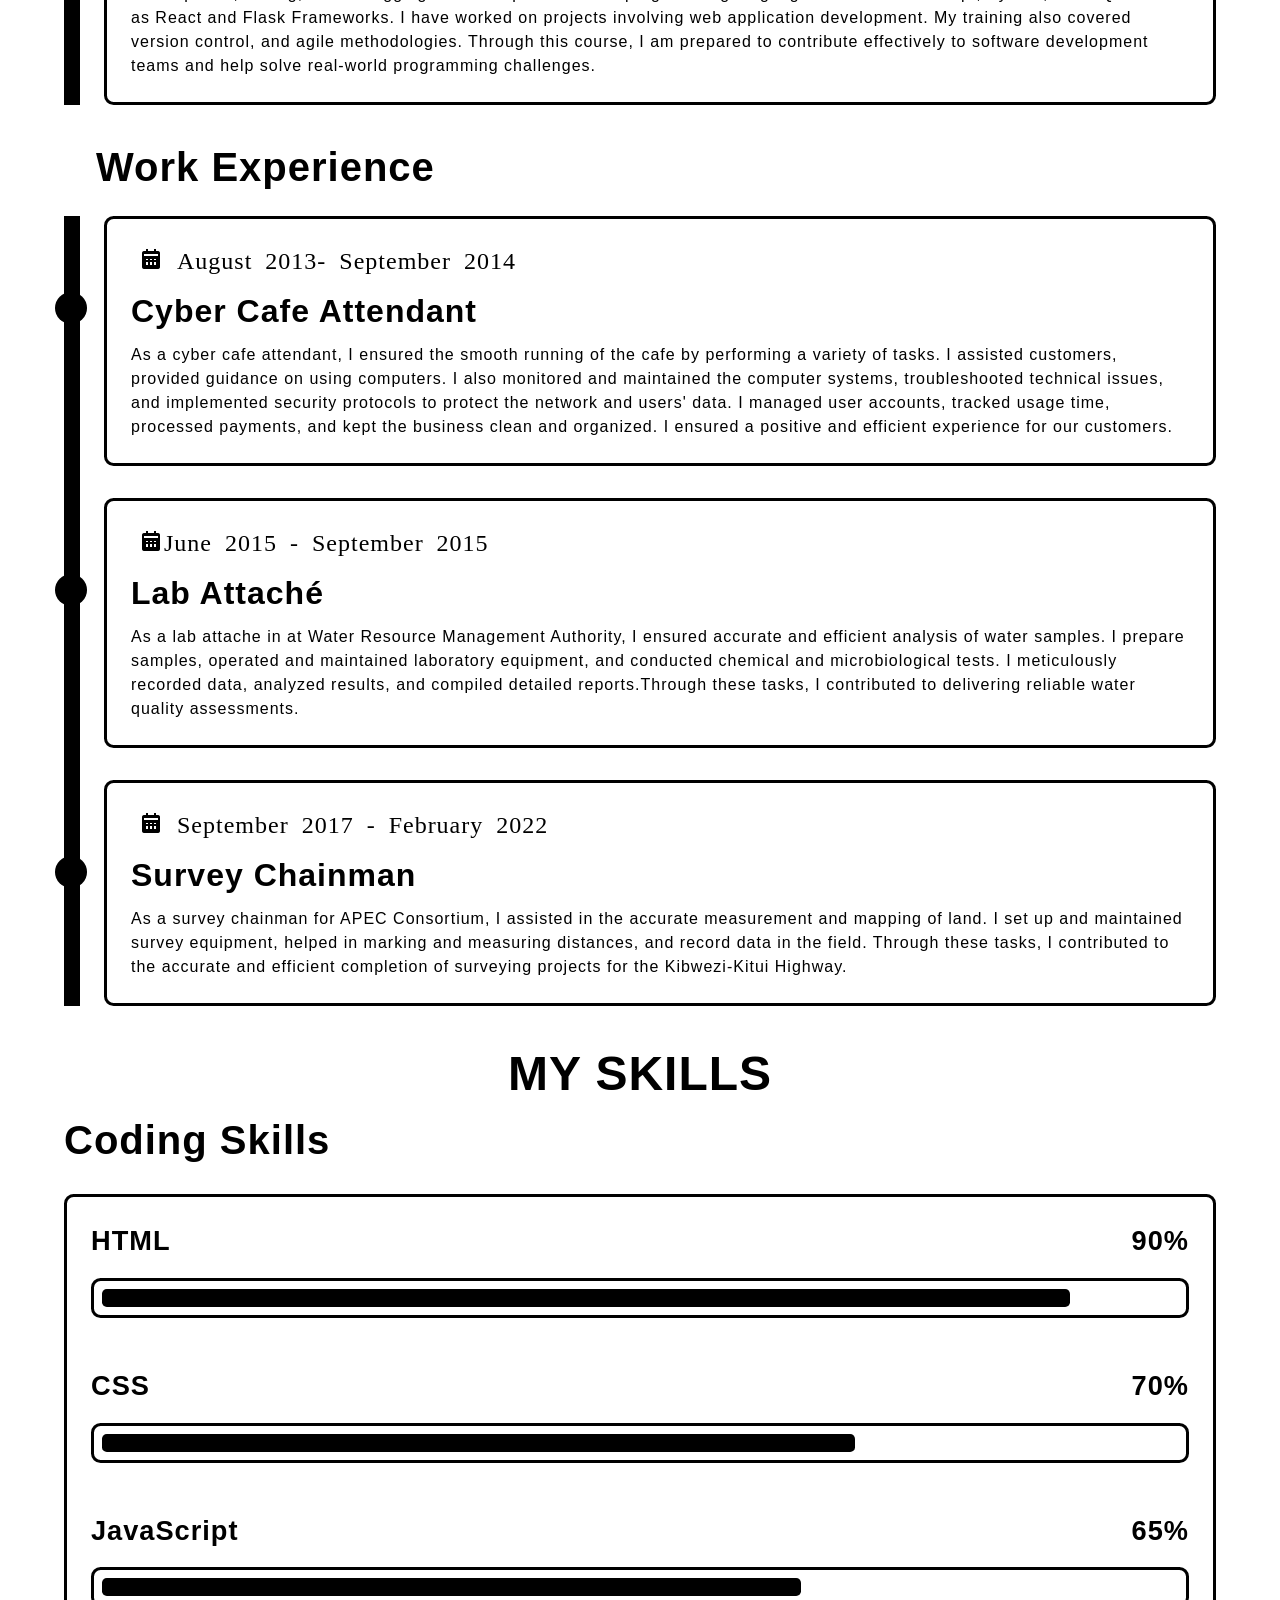
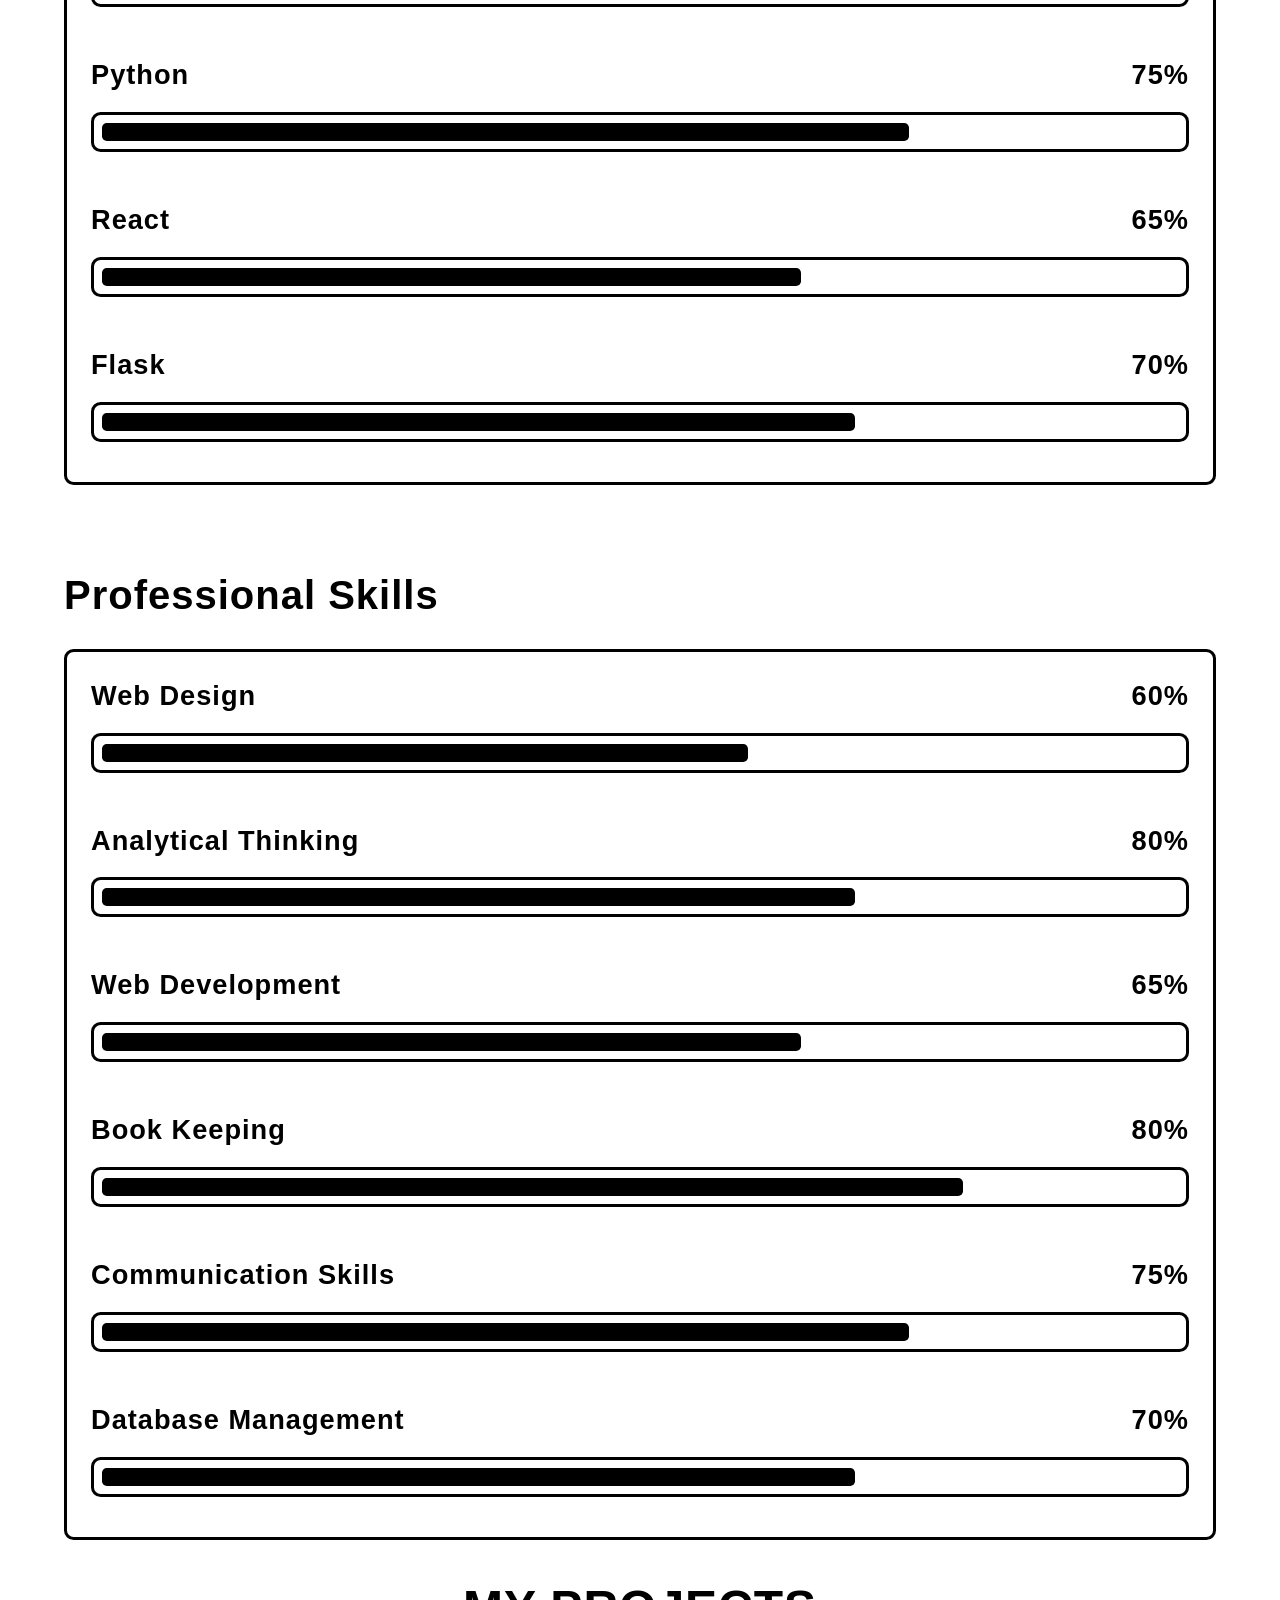
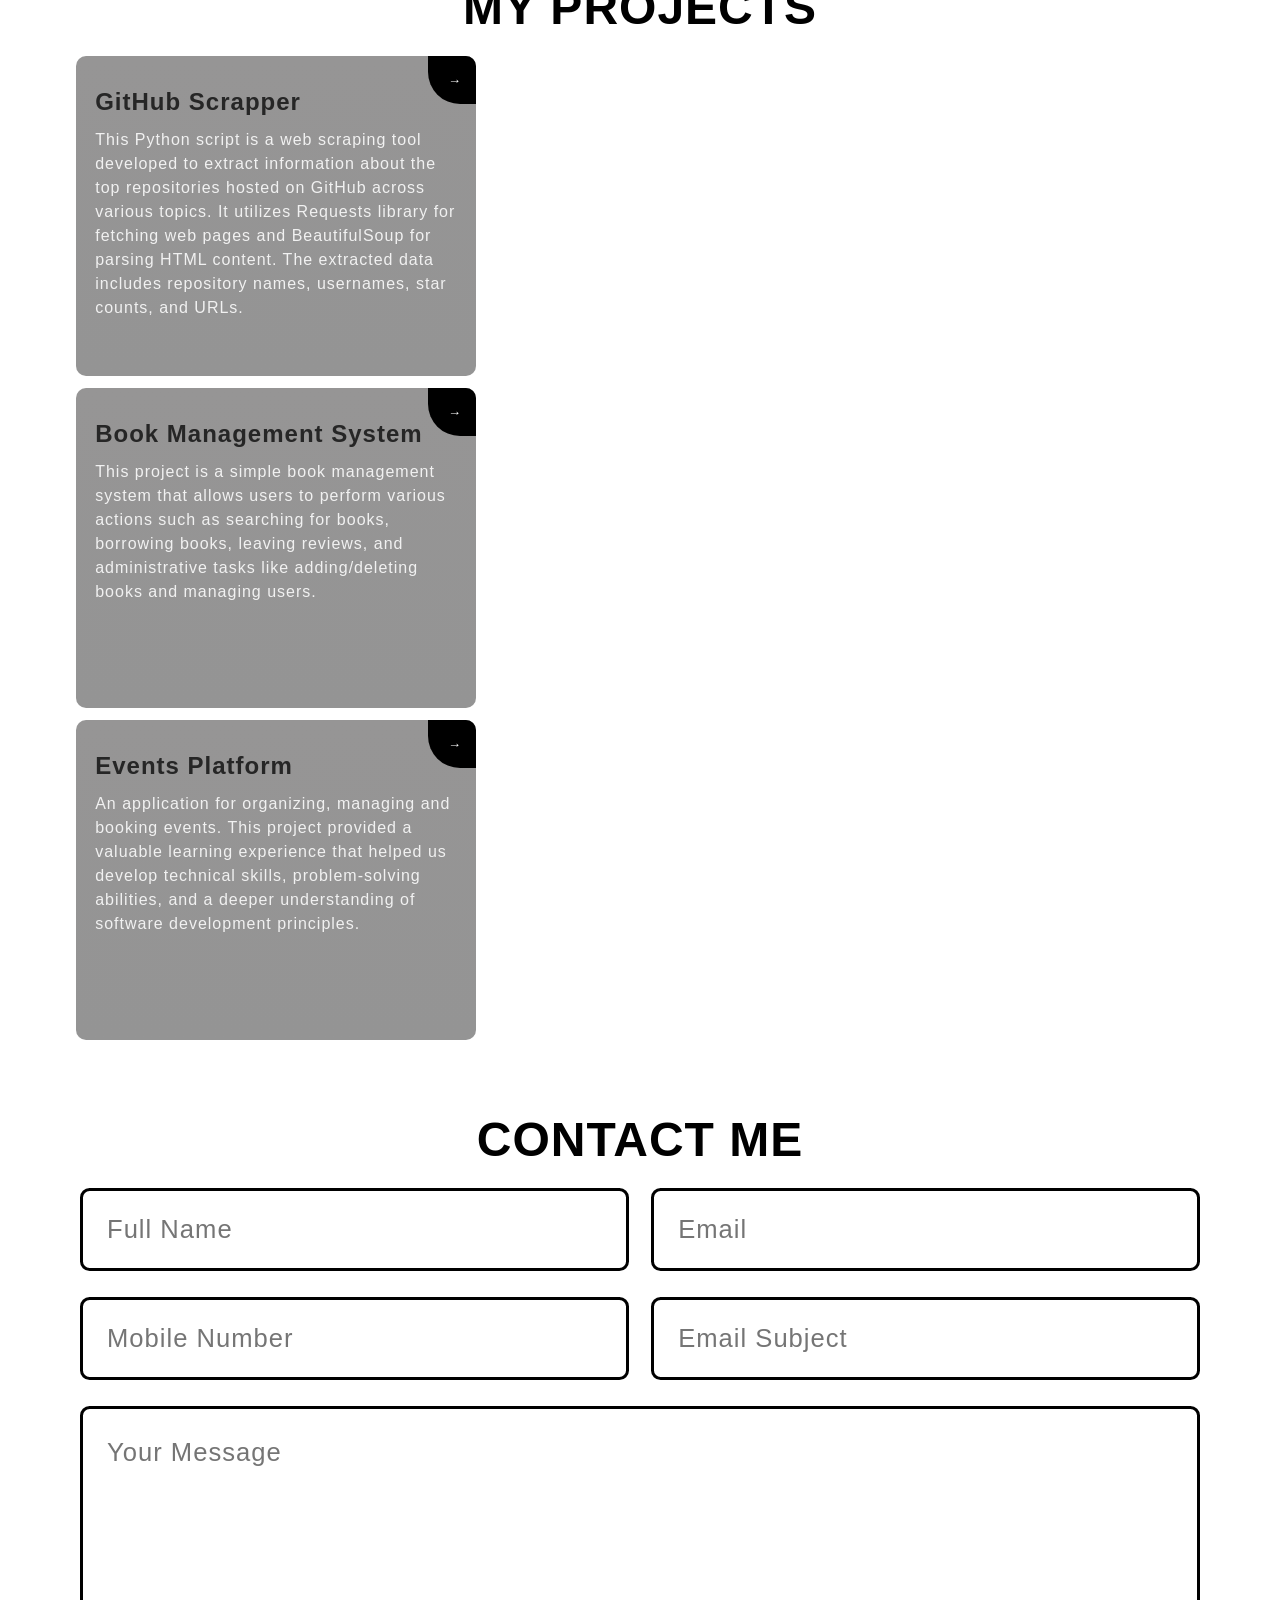
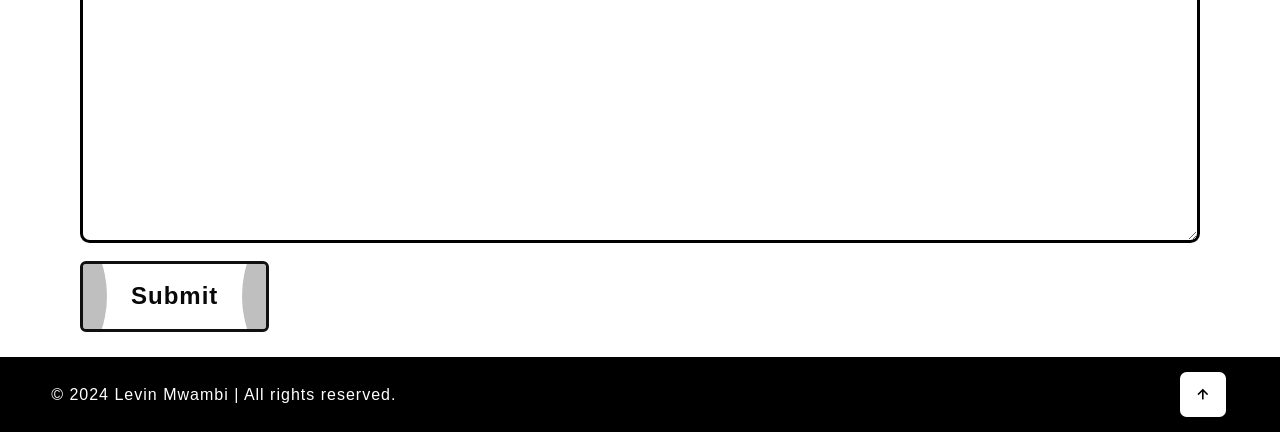
==== commit 8eae5534: "- Changed the picture -  Moved the contact section from the projects section" ====
--- a/index.html
+++ b/index.html
@@ -97,7 +97,7 @@
         <div class="testimonial">
           <article>
             <h1>About Me</h1>
-            <img src="/Assets/Pic 2.jpg" alt="" />
+            <img src="/Assets/IMG_20211224_083711_HDR.jpg" alt="" />
             <blockquote>
               I am a passionate <em>Web Developer</em> with a keen eye for
               design and a knack for coding. I specialize in building sleek,
@@ -319,7 +319,7 @@
         </section>
 
       <!-- Projects Section -->
-      <div id="projects" class="section">
+      <section id="projects" class="section">
         <h2>My Projects</h2>
 
         <div class="card">
@@ -358,53 +358,52 @@
             <div class="go-arrow"><a target="_blank" href="">→</a></div>
           </div>
         </div>
-
-
-      <!-- Contact Section -->
-      <section class="contact" id="contact">
+      </section>
+
+  <!-- Contact Section -->
+  <section class="contact" id="contact">
         
-          <h2 class="heading">Contact <span>Me</span></h2>
-          <form action="#">
-            <div class="input_box">
-              <div class="input_field">
-                <input type="text" placeholder="Full Name" required>
-                <span class="focus"></span>
-              </div>
-
-              <div class="input_field">
-                <input type="text" placeholder="Email" required>
-                <span class="focus"></span>
-              </div>
-
-              <div class="input_field">
-                <input type="number" placeholder="Mobile Number" required>
-                <span class="focus"></span>
-              </div>
-
-              <div class="input_field">
-                <input type="text" placeholder="Email Subject" required>
-                <span class="focus"></span>
-              </div>
-
-              
-            </div>
-
-
-
-          <div class="textarea_field">
-            <textarea name="" id="" cols="30" rows="10" placeholder="Your Message" required></textarea>
-            <span class="focus"></span>
-          </div>
-
-          <div class="btn_box btns">
-            <button type="submit" class="button">
-              <p>Submit</p>
-            </button>
-          </div>
-
-          </form>
-      </section>
+    <h2 class="heading">Contact <span>Me</span></h2>
+    <form action="#">
+      <div class="input_box">
+        <div class="input_field">
+          <input type="text" placeholder="Full Name" required>
+          <span class="focus"></span>
+        </div>
+
+        <div class="input_field">
+          <input type="text" placeholder="Email" required>
+          <span class="focus"></span>
+        </div>
+
+        <div class="input_field">
+          <input type="number" placeholder="Mobile Number" required>
+          <span class="focus"></span>
+        </div>
+
+        <div class="input_field">
+          <input type="text" placeholder="Email Subject" required>
+          <span class="focus"></span>
+        </div>
+
+        
+      </div>
+
+
+
+    <div class="textarea_field">
+      <textarea name="" id="" cols="30" rows="10" placeholder="Your Message" required></textarea>
+      <span class="focus"></span>
     </div>
+
+    <div class="btn_box btns">
+      <button type="submit" class="button">
+        <p>Submit</p>
+      </button>
+    </div>
+
+    </form>
+</section>
 
 <!-- Footer -->
     <footer class="footer">
--- a/index.css
+++ b/index.css
@@ -120,6 +120,7 @@
         transition: transform .4s ease-out, visibility .4s;
     }
     
+
     .nav_item:nth-child(1){
         transition-delay: .1s;
     }
@@ -159,10 +160,11 @@
     display: inline-flex;
     align-items: center;
     transition: opacity .4s;
+    
 }
 
 .nav_link i{
-    font-size: 3rem;
+    font-size: 2rem;
     position: absolute;
     opacity: 0;
     visibility: hidden;
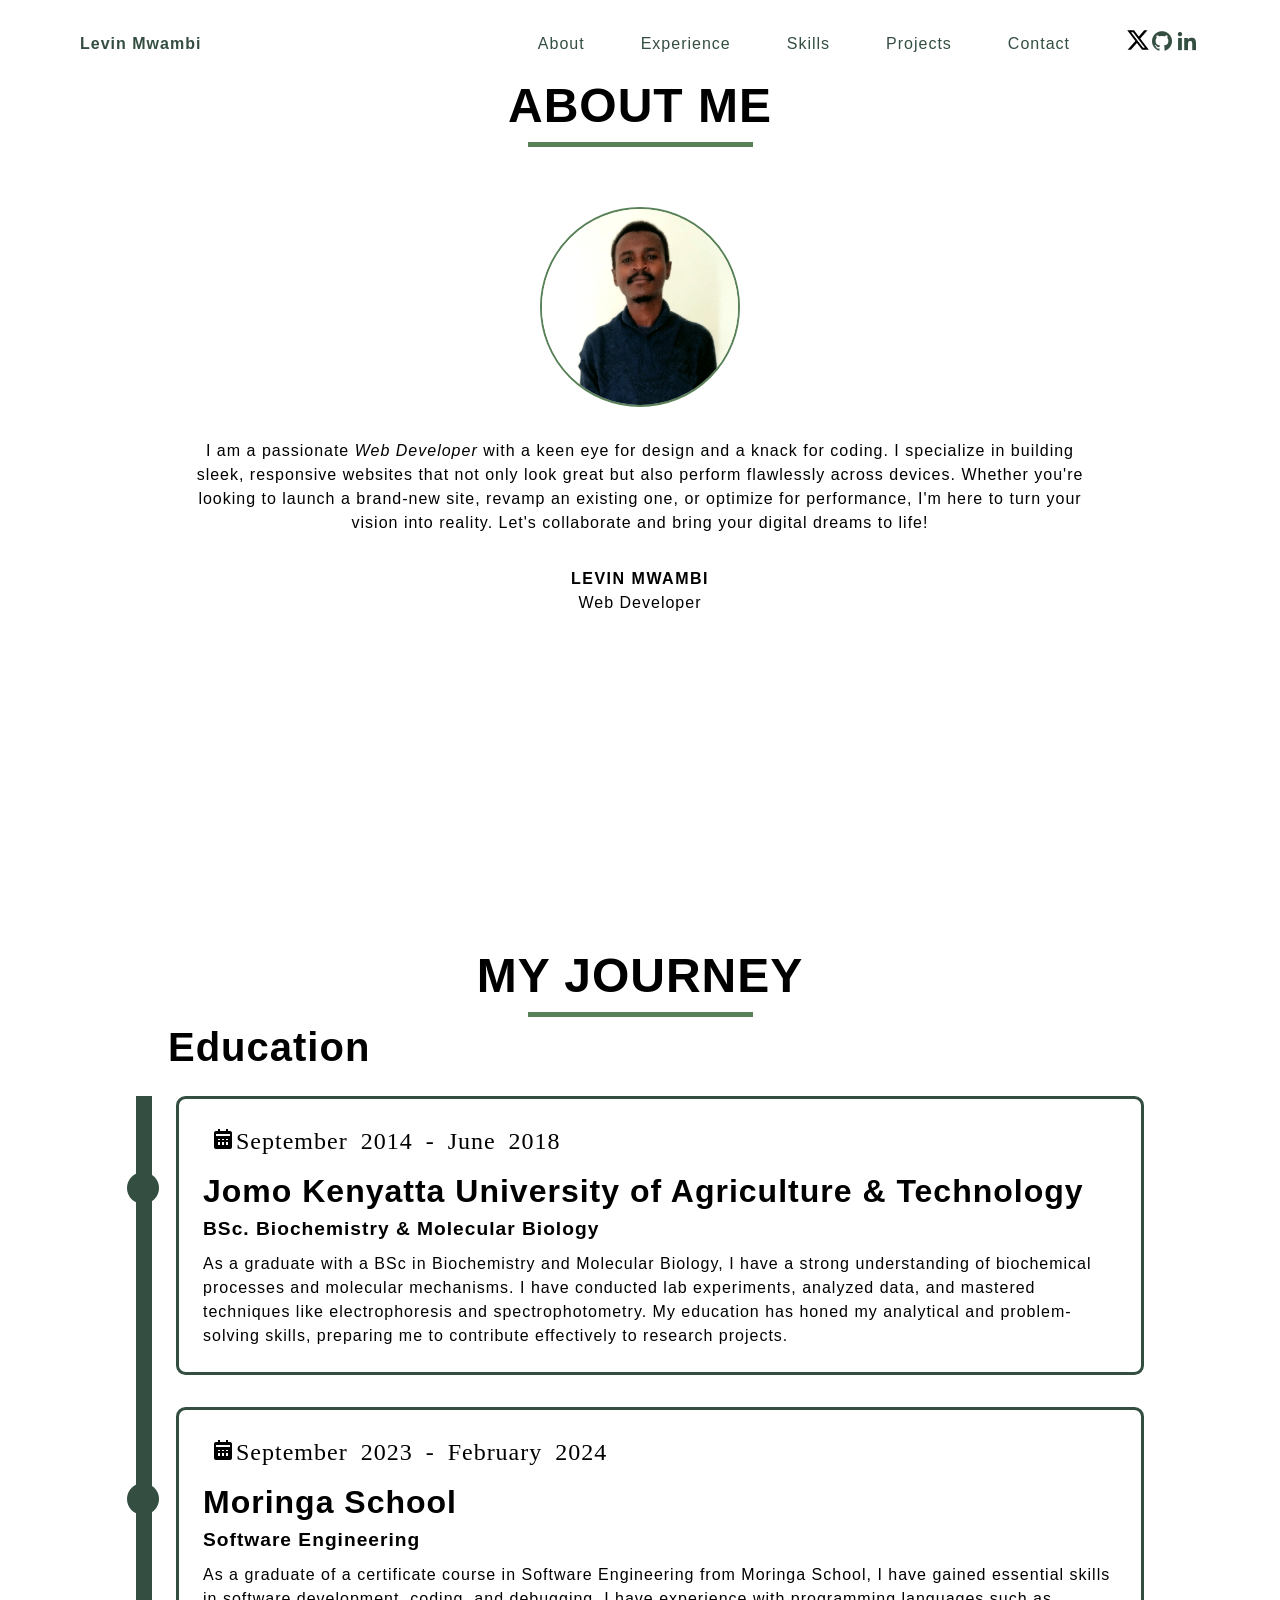
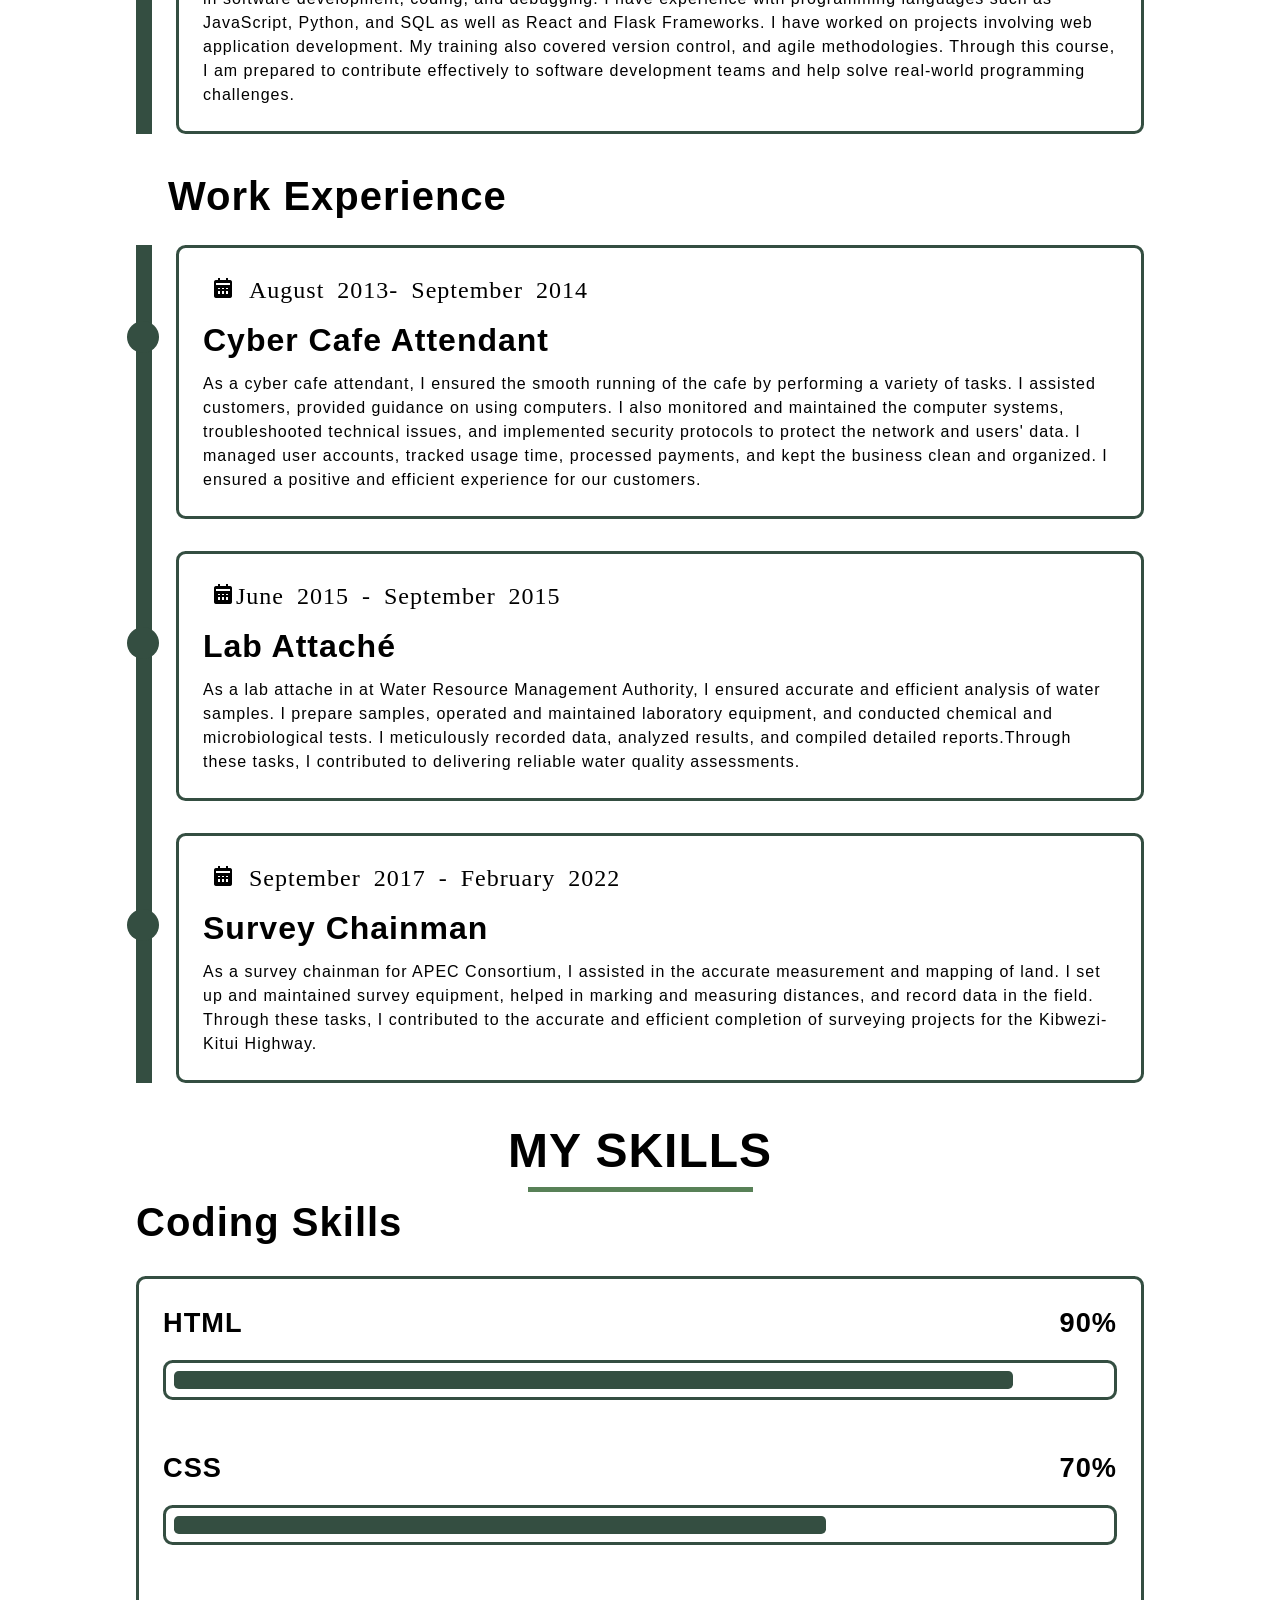
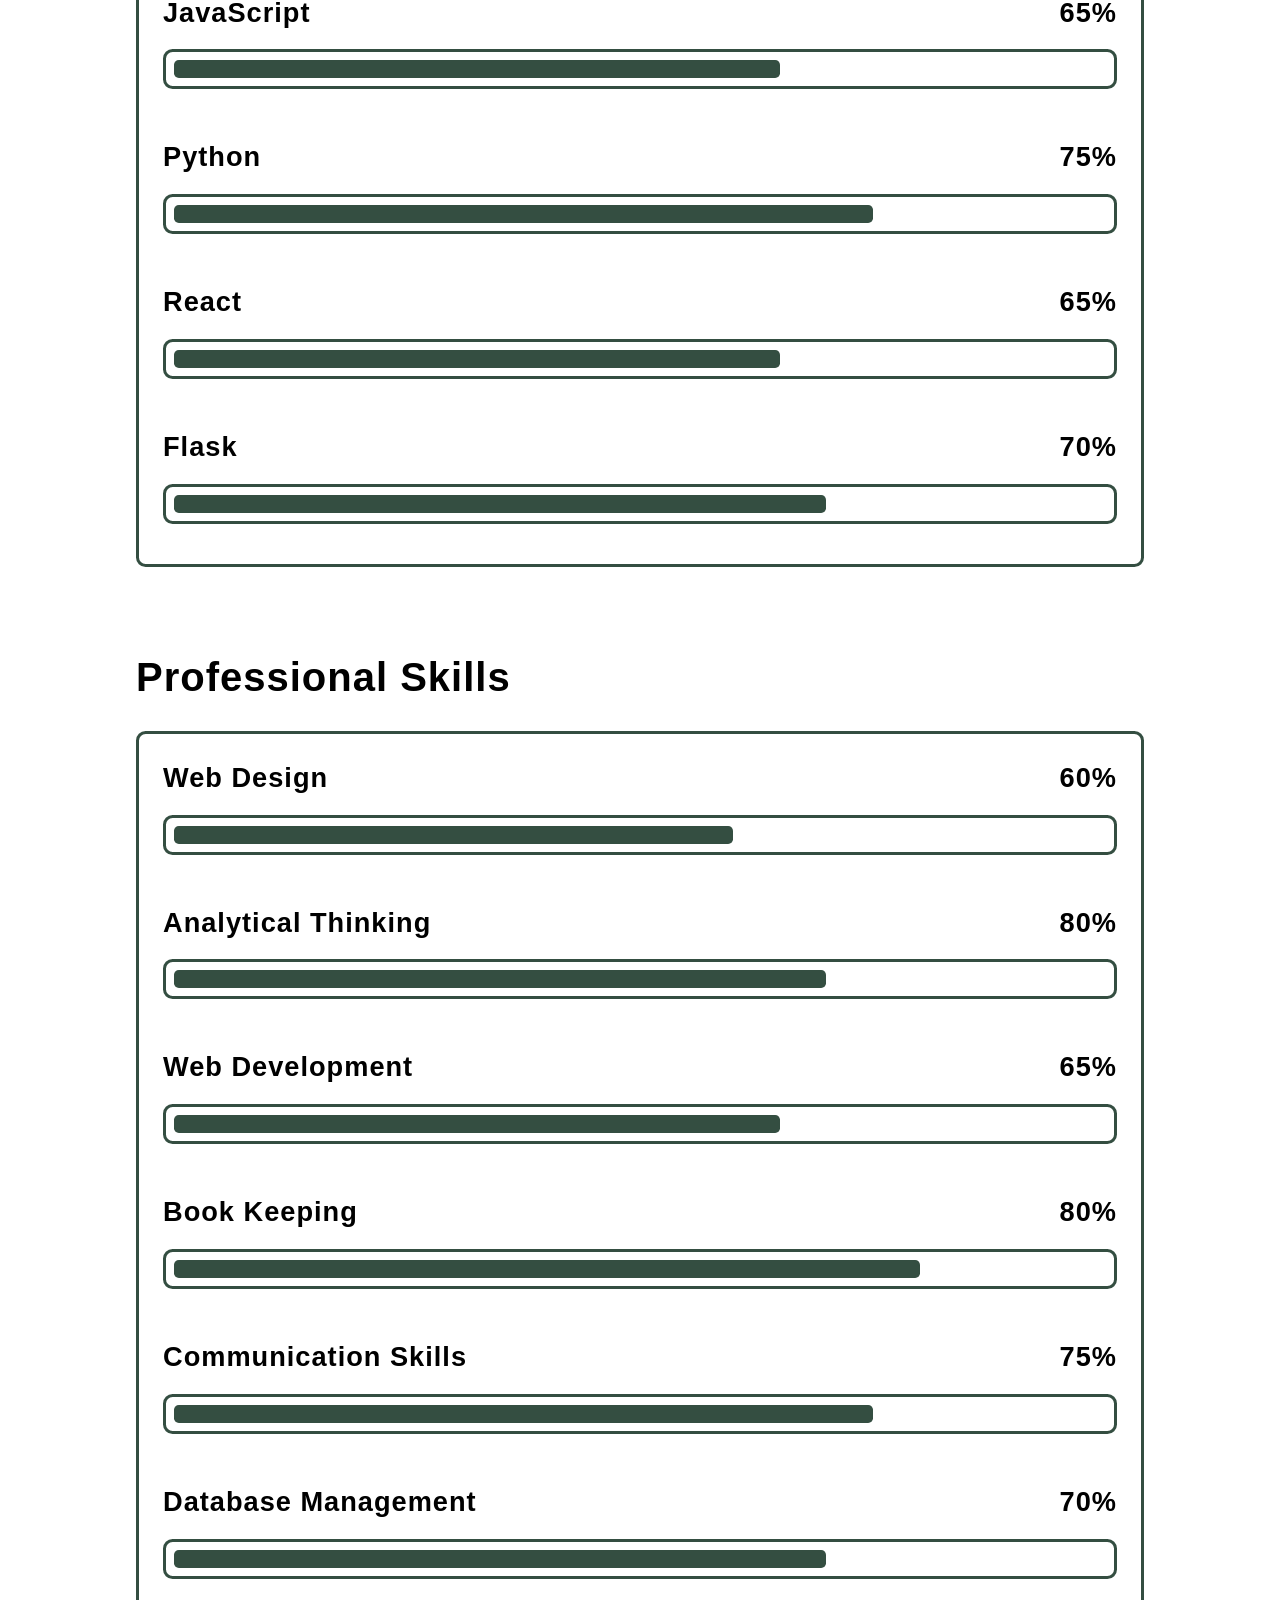
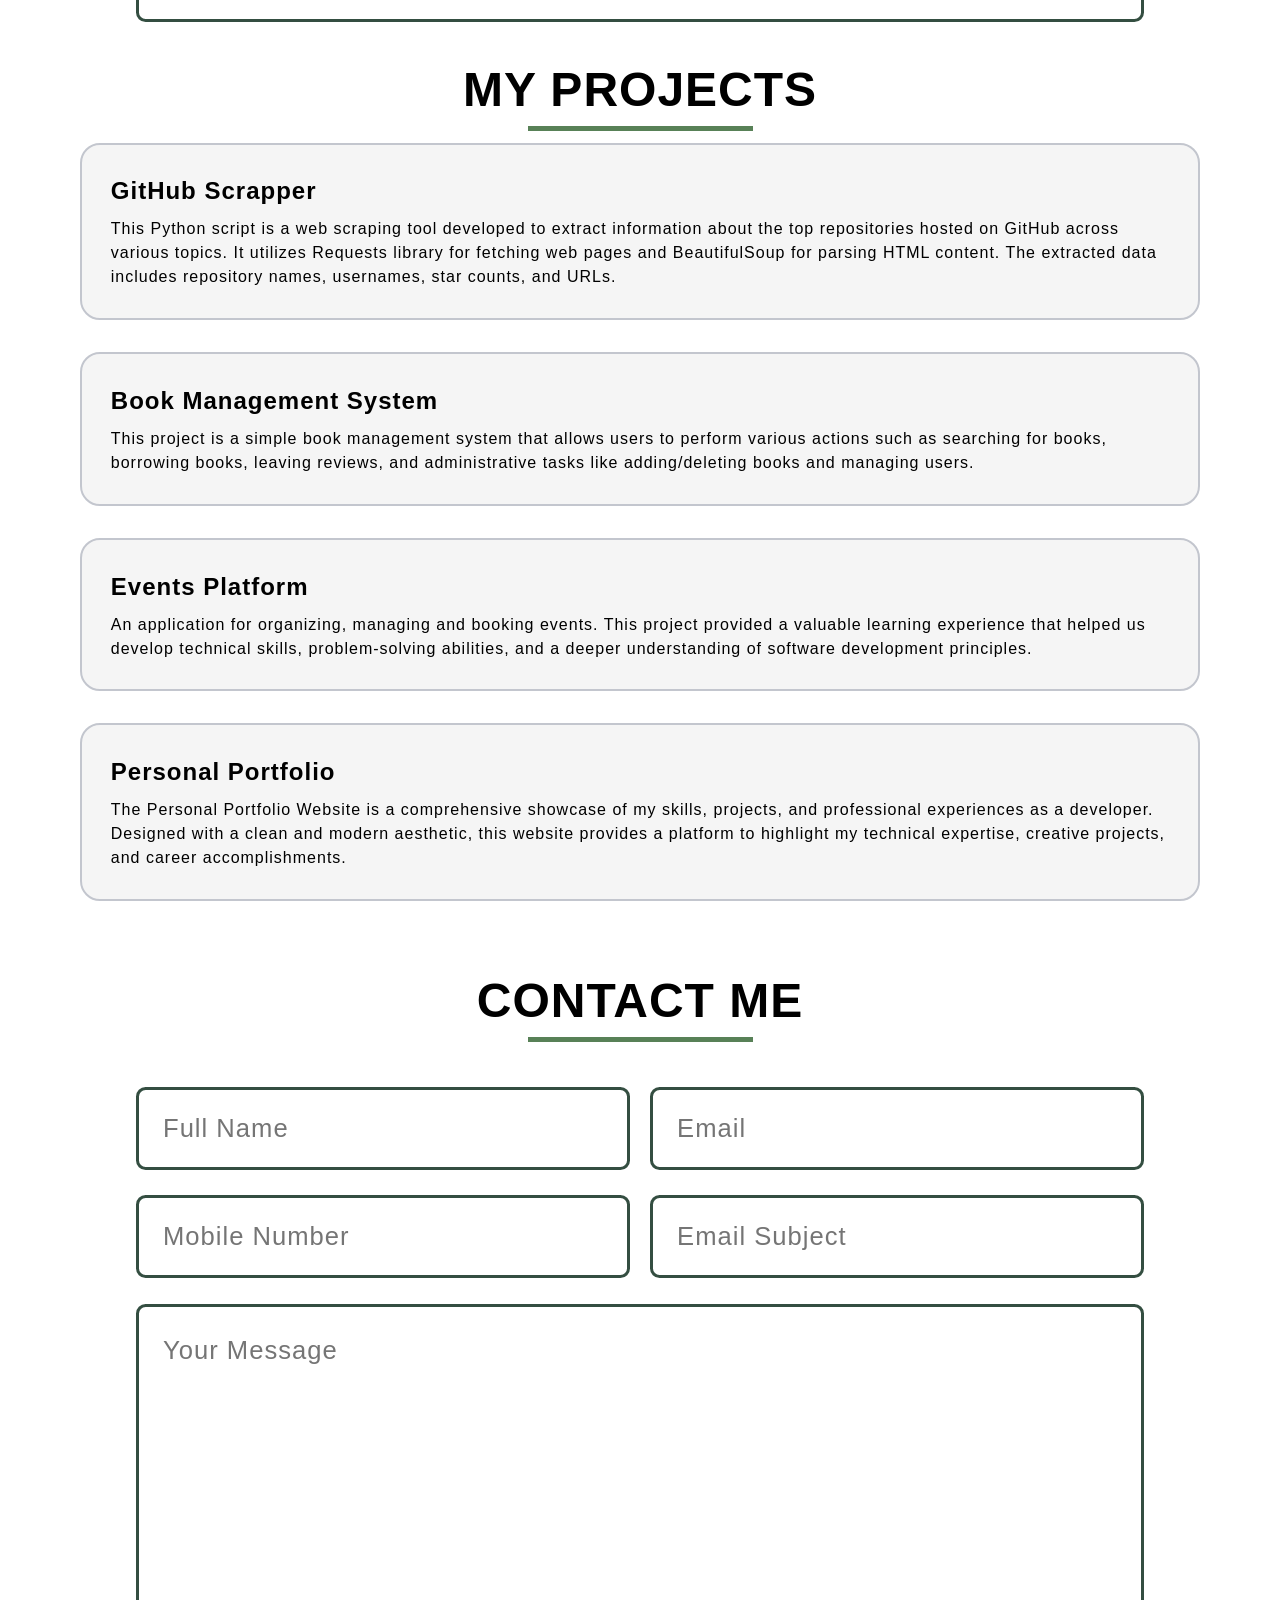
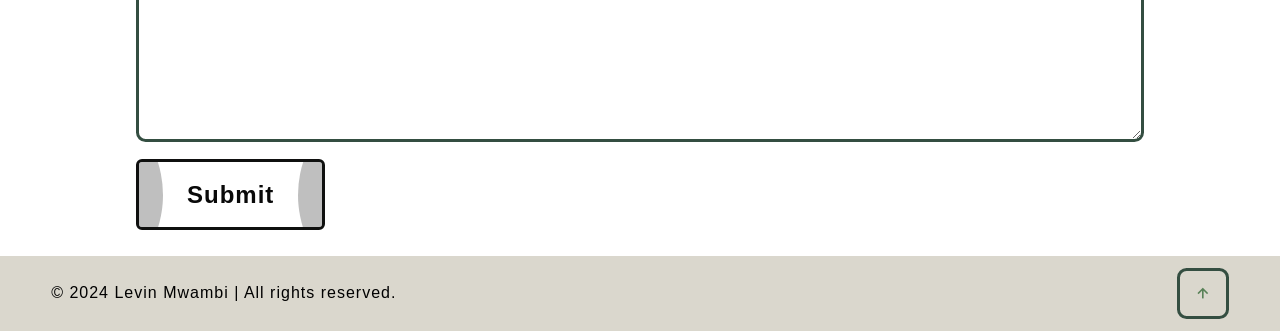
==== commit 145911eb: "- Changed project cards layout" ====
--- a/index.html
+++ b/index.html
@@ -91,7 +91,7 @@
       </nav>
     </header>
 
-    <div class="content">
+    <div class="container">
       <!-- About Me Section -->
       <div id="about" class="wrapper">
         <div class="testimonial">
@@ -231,12 +231,13 @@
                 </div>
               </div>
             </div>
-          </div>
-        </div>
-      </section>
-
-
-  <!-- Skills Section-->
+          </div> 
+        </section>
+        
+     
+
+
+        <!-- Skills Section-->
         <section class="skills" id="skills">
             <h2 class="heading">My <span>Skills</span></h2>
             <div class="skills_row">
@@ -319,91 +320,96 @@
         </section>
 
       <!-- Projects Section -->
-      <section id="projects" class="section">
+      <section id="projects" class="projectscontainer">
         <h2>My Projects</h2>
 
         <div class="card">
-          <p class="card-title">GitHub Scrapper</p>
-          <p class="small-desc">
-            This Python script is a web scraping tool developed to extract
-            information about the top repositories hosted on GitHub across
-            various topics. It utilizes Requests library for fetching web pages
-            and BeautifulSoup for parsing HTML content. The extracted data
-            includes repository names, usernames, star counts, and URLs.
+          <div class="card-details">
+            <p class="text-title">GitHub Scrapper</p>
+            <p class="text-body">This Python script is a web scraping tool developed to extract
+              information about the top repositories hosted on GitHub across
+              various topics. It utilizes Requests library for fetching web pages
+              and BeautifulSoup for parsing HTML content. The extracted data
+              includes repository names, usernames, star counts, and URLs.</p>
+          </div>
+          <button class="card-button"><a target="_blank" href="">View Repository</a></button>
+        </div>
+
+        <div class="card">
+          <div class="card-details">
+            <p class="text-title">Book Management System</p>
+            <p class="text-body">This project is a simple book management system that allows users to
+              perform various actions such as searching for books, borrowing
+              books, leaving reviews, and administrative tasks like
+              adding/deleting books and managing users.</p>
+          </div>
+          <button class="card-button"><a target="_blank" href="">View Repository</a></button>
+        </div>
+
+        <div class="card">
+          <div class="card-details">
+            <p class="text-title">Events Platform</p>
+            <p class="text-body"> An application for organizing, managing and booking events. This project provided a valuable learning experience that helped us develop technical skills, problem-solving abilities, and a deeper understanding of software development principles.
           </p>
-          <div class="go-corner">
-            <div class="go-arrow"><a target="_blank" href="https://github.com/Levin-ops/Scrapper">→</a></div>
-          </div>
+          </div>
+          <button class="card-button"><a target="_blank" href="">View Repository</a></button>
         </div>
 
         <div class="card">
-          <p class="card-title">Book Management System</p>
-          <p class="small-desc">
-            This project is a simple book management system that allows users to
-            perform various actions such as searching for books, borrowing
-            books, leaving reviews, and administrative tasks like
-            adding/deleting books and managing users.
-          </p>
-          <div class="go-corner">
-            <div class="go-arrow"><a target="_blank" href="https://github.com/Levin-ops/Mach-Book-Management-System">→</a></div>
-          </div>
-        </div>
-
-        <div class="card">
-          <p class="card-title">Events Platform</p>
-          <p class="small-desc">
-            An application for organizing, managing and booking events. This project provided a valuable learning experience that helped us develop technical skills, problem-solving abilities, and a deeper understanding of software development principles.
-          </p>
-          <div class="go-corner">
-            <div class="go-arrow"><a target="_blank" href="">→</a></div>
-          </div>
-        </div>
+          <div class="card-details">
+            <p class="text-title">Personal Portfolio</p>
+            <p class="text-body"> The Personal Portfolio Website is a comprehensive showcase of my skills, projects, and professional experiences as a developer. Designed with a clean and modern aesthetic, this website provides a platform to highlight my technical expertise, creative projects, and career accomplishments.</p>
+          </div>
+          <button class="card-button"><a target="_blank" href="">View Repository</a></button>
+        </div>
+
       </section>
 
-  <!-- Contact Section -->
-  <section class="contact" id="contact">
-        
-    <h2 class="heading">Contact <span>Me</span></h2>
-    <form action="#">
-      <div class="input_box">
-        <div class="input_field">
-          <input type="text" placeholder="Full Name" required>
+               <!-- Contact Section -->
+      <section class="contact" id="contact">
+            
+        <h2 class="heading">Contact <span>Me</span></h2>
+        <form action="#">
+          <div class="input_box">
+            <div class="input_field">
+              <input type="text" placeholder="Full Name" required>
+              <span class="focus"></span>
+            </div>
+
+            <div class="input_field">
+              <input type="text" placeholder="Email" required>
+              <span class="focus"></span>
+            </div>
+
+            <div class="input_field">
+              <input type="number" placeholder="Mobile Number" required>
+              <span class="focus"></span>
+            </div>
+
+            <div class="input_field">
+              <input type="text" placeholder="Email Subject" required>
+              <span class="focus"></span>
+            </div>
+
+            
+          </div>
+
+
+
+        <div class="textarea_field">
+          <textarea name="" id="" cols="30" rows="10" placeholder="Your Message" required></textarea>
           <span class="focus"></span>
         </div>
 
-        <div class="input_field">
-          <input type="text" placeholder="Email" required>
-          <span class="focus"></span>
-        </div>
-
-        <div class="input_field">
-          <input type="number" placeholder="Mobile Number" required>
-          <span class="focus"></span>
-        </div>
-
-        <div class="input_field">
-          <input type="text" placeholder="Email Subject" required>
-          <span class="focus"></span>
-        </div>
-
-        
-      </div>
-
-
-
-    <div class="textarea_field">
-      <textarea name="" id="" cols="30" rows="10" placeholder="Your Message" required></textarea>
-      <span class="focus"></span>
-    </div>
-
-    <div class="btn_box btns">
-      <button type="submit" class="button">
-        <p>Submit</p>
-      </button>
-    </div>
-
-    </form>
-</section>
+        <div class="btn_box btns">
+          <button type="submit" class="button">
+            <p>Submit</p>
+          </button>
+        </div>
+        </form>
+        </section>
+  </div>
+      
 
 <!-- Footer -->
     <footer class="footer">
--- a/index.css
+++ b/index.css
@@ -1,8 +1,8 @@
 :root {
   --header-height: 3.5rem;
 
-  --white-color: hsl(0, 0%, 100%);
-  --black-color: hsl(0, 0%, 0%);
+  --primary-color: #588157;
+  --secondary-color: #344e41;
 
   --large-font-size: 48px
   --h1-font-size: 1.5rem;
@@ -30,6 +30,10 @@
     "Lucida Sans", Arial, sans-serif;
   line-height: 1.5;
   letter-spacing: 1px;
+}
+
+body{
+    background: #ffffff
 }
 
 html{
@@ -70,7 +74,7 @@
 }
 
 .header.sticky{
-    background: gray;
+    background: #DAD7CD;
 }
 
 .nav{
@@ -82,13 +86,13 @@
 }
 
 .nav_logo{
-    color: var(--black-color);
+    color: var(--secondary-color);
     font-weight: var(--font-weight-heavy);
 }
 
 .nav_close,.nav_toggle{
     display: flex;
-    color: var(--black-color);
+    color: var(--secondary-color);
     font-size: 1.5rem;
     cursor: pointer;
 }
@@ -104,7 +108,7 @@
         position: fixed;
         left: -100%;
         top: 0;
-        background-color: var(--white-color);
+        background-color: #DAD7CD;
         width: 100%;
         height: 100%;
         padding: 6rem 3.5rem 4.5rem;
@@ -144,7 +148,7 @@
 
 .nav_list, .nav_socials{
     display: flex;
-    color: var(--black-color);
+    color: var(--secondary-color);
 }
 
 .nav_list{
@@ -154,7 +158,7 @@
 
 .nav_link{
     position: relative;
-    color: var(--black-color);
+    color: var(--secondary-color);
     font-size: var(--large-font-size);
     font-weight: var(--font-medium);
     display: inline-flex;
@@ -183,7 +187,7 @@
     bottom: -6px;
     width: 0;
     height: 2px;
-    background-color: var(--white-color);
+    background-color: var(--primary-color);
     transition: width .4s ease-out;
 }
 
@@ -211,18 +215,18 @@
 }
 
 .nav_socials{
-    color: var(--black-color);
+    color: var(--secondary-color);
     font-size: 1.5rem;
     transition: transform .4s;
 }
 
 .nav_social_link{
-    color: var(--black-color);
+    color: var(--secondary-color);
 }
 
 .nav_social_link:hover{
     transform: translateY(-.25rem);
-    color: var(--black-color);
+    color: var(--secondary-color);
 }
 
 /* show menu  */
@@ -294,7 +298,7 @@
   content: "";
   height: 5px;
   width: 225px;
-  background-color: var(--white-color);
+  background-color: var(--primary-color);
   display: block;
   margin: auto;
   letter-spacing: 1.5px;
@@ -303,7 +307,7 @@
 article img {
   height: 200px;
   width: 200px;
-  border: 2px solid var(--white-color);
+  border: 2px solid var(--primary-color);
   border-radius: 50%;
   margin-top: 60px;
   display: block;
@@ -343,12 +347,21 @@
 }
 
 .experience h2{
-    
 font-size: 48px;
   font-weight: 800;
   text-transform: uppercase;
 }
 
+.experience h2::after{
+    content: "";
+    height: 5px;
+    width: 225px;
+    background-color: var(--primary-color);
+    display: block;
+    margin: auto;
+    letter-spacing: 1.5px;
+  }
+
 .experience .experience_row{
     display: flex;
     flex-wrap: wrap;
@@ -365,7 +378,7 @@
 }
 
 .experience_column .experience_box{
-    border-left: 1rem solid var(--black-color);
+    border-left: 1rem solid var(--secondary-color);
 }
 
 .experience_box .experience_content{
@@ -379,7 +392,7 @@
     top: 76px;
     width: 2rem;
     height: 2rem;
-    background: var(--black-color);
+    background: var(--secondary-color);
     border-radius: 50%;
     left: -25px;
 }
@@ -387,7 +400,7 @@
 .experience_content .content{
     position: relative;
     padding: 1.5rem;
-    border: .2rem solid var(--black-color);
+    border: .2rem solid var(--secondary-color);
     border-radius: .6rem;
     margin-bottom: 2rem;
 }
@@ -416,10 +429,10 @@
 
 /* Skills-section */
 .skills{
-    top: 2rem;
+    top: 6rem;
     min-height: auto;
     padding-bottom: 7rem;
-    background-color: var(--white-color);
+    /* background-color: #DAD7CD; */
     padding: 0 5%;
 }
 
@@ -430,6 +443,16 @@
     text-align: center;
 }
 
+.skills h2::after{
+    content: "";
+    height: 5px;
+    width: 225px;
+    background-color: var(--primary-color);
+    display: block;
+    margin: auto;
+    letter-spacing: 1.5px;
+  }
+
 .skills .skills_row{
     display: flex;
     flex-wrap: wrap;
@@ -447,7 +470,7 @@
 
 .skills_box .skills_content{
     position: relative;
-    border: .2rem solid var(--black-color);
+    border: .2rem solid var(--secondary-color);
     border-radius: .6rem;
     padding: .5rem 1.5rem
 }
@@ -465,7 +488,7 @@
 .skills_content .progress .bar{
     height: 2.5rem;
     border-radius: .6rem;
-    border: .2rem solid var(--black-color);
+    border: .2rem solid var(--secondary-color);
     padding: .5rem;
     margin: 1rem 0;
 }
@@ -474,7 +497,7 @@
     display: block;
     height: 100%;
     border-radius: .3rem;
-    background: var(--black-color);
+    background: var(--secondary-color);
 }
 
 .skills_column:nth-child(1) .skills_content .progress:nth-child(1) .bar span{
@@ -525,9 +548,7 @@
     width: 70%;
 }
 /* Projects Section */
-#projects{
-    padding: 0 5%;
-}
+
 
 #projects h2{
     padding-top: 2rem;
@@ -535,99 +556,103 @@
     font-size: 48px;
     font-weight: 800;
     text-align: center;
-}
-
-.card-title {
-    color: #262626;
+    margin-bottom: 12px;
+}
+
+#projects h2::after{
+    content: "";
+    height: 5px;
+    width: 225px;
+    background-color: var(--primary-color);
+    display: block;
+    margin: auto;
+    letter-spacing: 1.5px;
+  }
+  
+  /* #section.card{
+    display: inline-flex;
+  } */
+  .card {
+    width: auto;
+    height: auto;
+    border-radius: 20px;
+    background: #f5f5f5;
+    position: relative;
+    padding: 1.8rem;
+    border: 2px solid #c3c6ce;
+    transition: 0.5s ease-out;
+    overflow: visible;
+    margin-bottom: 32px;
+   }
+   
+   .card-details {
+    color: black;
+    height: 100%;
+    gap: .5em;
+    display: grid;
+    place-content: center;
+   }
+   
+   .card-button {
+    transform: translate(-50%, 125%);
+    width: 60%;
+    border-radius: 1rem;
+    border: none;
+    background-color: var(--secondary-color);
+    color: #fff;
+    font-size: 1rem;
+    padding: .5rem 1rem;
+    position: absolute;
+    left: 50%;
+    bottom: 0;
+    opacity: 0;
+    transition: 0.3s ease-out;
+    cursor: pointer;
+   }
+
+   .card-button a{
+    color: #DAD7CD;
+   }
+   
+   .text-body {
+    color: rgb(0, 0, 0);
+   }
+   
+   /*Text*/
+   .text-title {
     font-size: 1.5em;
-    line-height: normal;
-    font-weight: 700;
-    margin-bottom: 0.5em;
-  }
-  
-  .small-desc {
-    font-size: 1em;
-    font-weight: 400;
-    line-height: 1.5em;
-    color: #f1f1f1;
-  }
-  
-  .small-desc {
-    font-size: 1em;
-  }
-  
-  .go-corner {
-    display: flex;
-    align-items: center;
-    justify-content: center;
-    position: absolute;
-    width: 3em;
-    height: 3em;
-    overflow: hidden;
-    top: 0;
-    right: 0;
-    background: var(--black-color);
-    border-radius: 0 4px 0 32px;
-  }
-  
-  .go-arrow a{
-    margin-top: -6px;
-    margin-right: -6px;
-    color: white;
-   font-size: small;
-   font-weight: var(--font-weight-heavy);
-  }
-  
-  #section.card{
-    display: inline-flex;
-  }
-
-  .card {
-    justify-content: space-between;
-    display: block;
-    position: relative;
-    width: 400px;
-    height: 320px;
-    background-color: #f2f8f9;
-    border-radius: 10px;
-    padding: 2em 1.2em;
-    margin: 12px;
-    text-decoration: none;
-    z-index: 0;
-    overflow: hidden;
-    background: linear-gradient(to bottom, #969595, #949494);
-  }
-  
-  .card:before {
-    content: '';
-    position: absolute;
-    z-index: -1;
-    top: -16px;
-    right: -16px;
-    background: linear-gradient(135deg, #6e6e6e, #f9fafb);
-    height: 32px;
-    width: 32px;
-    border-radius: 32px;
-    transform: scale(1);
-    transform-origin: 50% 50%;
-    transition: transform 0.35s ease-out;
-  }
-  
-  .card:hover:before {
-    transform: scale(32);
-  }
-  
-  .card:hover .small-desc {
-    transition: all 0.5s ease-out;
-    color: rgba(0, 0, 0, 0.8);
-  }
-  
-  .card:hover .card-title {
-    transition: all 0.5s ease-out;
-    color: #0b0b0b;
-  }
-  
-
+    font-weight: bold;
+   }
+   
+   /*Hover*/
+   .card:hover {
+    border-color: var(--secondary-color);
+    box-shadow: 0 4px 18px 0 rgba(0, 0, 0, 0.25);
+   }
+   
+   .card:hover .card-button {
+    transform: translate(-50%, 50%);
+    opacity: 1;
+   }
+
+/* Responsive Grid */
+@media (min-width: 600px) {
+    .productscontainer {
+        grid-template-columns: repeat(2, 1fr);
+    }
+}
+
+@media (min-width: 900px) {
+    .productscontainer {
+        grid-template-columns: repeat(3, 1fr);
+    }
+}
+
+@media (min-width: 1200px) {
+    .productscontainer {
+        grid-template-columns: repeat(4, 1fr);
+    }
+}
 
 
 /* contact Section */
@@ -643,6 +668,16 @@
     font-weight: 800;
     text-align: center;
 }
+.contact h2::after{
+    content: "";
+    height: 5px;
+    width: 225px;
+    background-color: var(--primary-color);
+    display: block;
+    margin: auto;
+    letter-spacing: 1.5px;
+    margin-bottom: 2rem;
+  }
 
 .contact form{
     max-width: 70rem;
@@ -669,10 +704,10 @@
     height: 100%;
     padding: 1.5rem;
     font-size: 1.6rem;
-    color: var(--black-color);
+    color: var(--secondary-color);
     background: transparent;
     border-radius: .6rem;
-    border: .2rem solid var(--black-color);
+    border: .2rem solid var(--secondary-color);
 }
 
 .contact form .textarea_field{
@@ -755,8 +790,7 @@
     align-items: center;
     flex-wrap: wrap;
     padding: .75rem 4%;
-    background:var(--black-color);
-    color: var(--white-color);
+    background:#DAD7CD;
 }
 
 .footer_text p {
@@ -769,11 +803,12 @@
     justify-content: center;
     align-items: center;
     padding: .8rem;
-    background-color: var(--white-color);
-    border: .2rem solid var(--black-color);
+    background-color: #DAD7CD;
+    border: .2rem solid var(--secondary-color);
     border-radius: .6rem;
     z-index: 1;
     overflow: hidden;
+    color: #DAD7CD;
 }
 
 .footer_icon_top a::before{
@@ -783,7 +818,7 @@
     left: 0;
     width: 0;
     height: 100%;
-    background: gray;
+    background:  var(--primary-color);
     z-index: -1;
     transition: .5s;
 }
@@ -794,10 +829,10 @@
 
 .footer_icon_top a i {
     font-size: 1.2rem;
-    color: var(--black-color);
+    color:var(--primary-color);
 }
 
 .footer_icon_top a:hover i {
-    color: var(--black-color);
-}
-
+    color: #DAD7CD;
+}
+
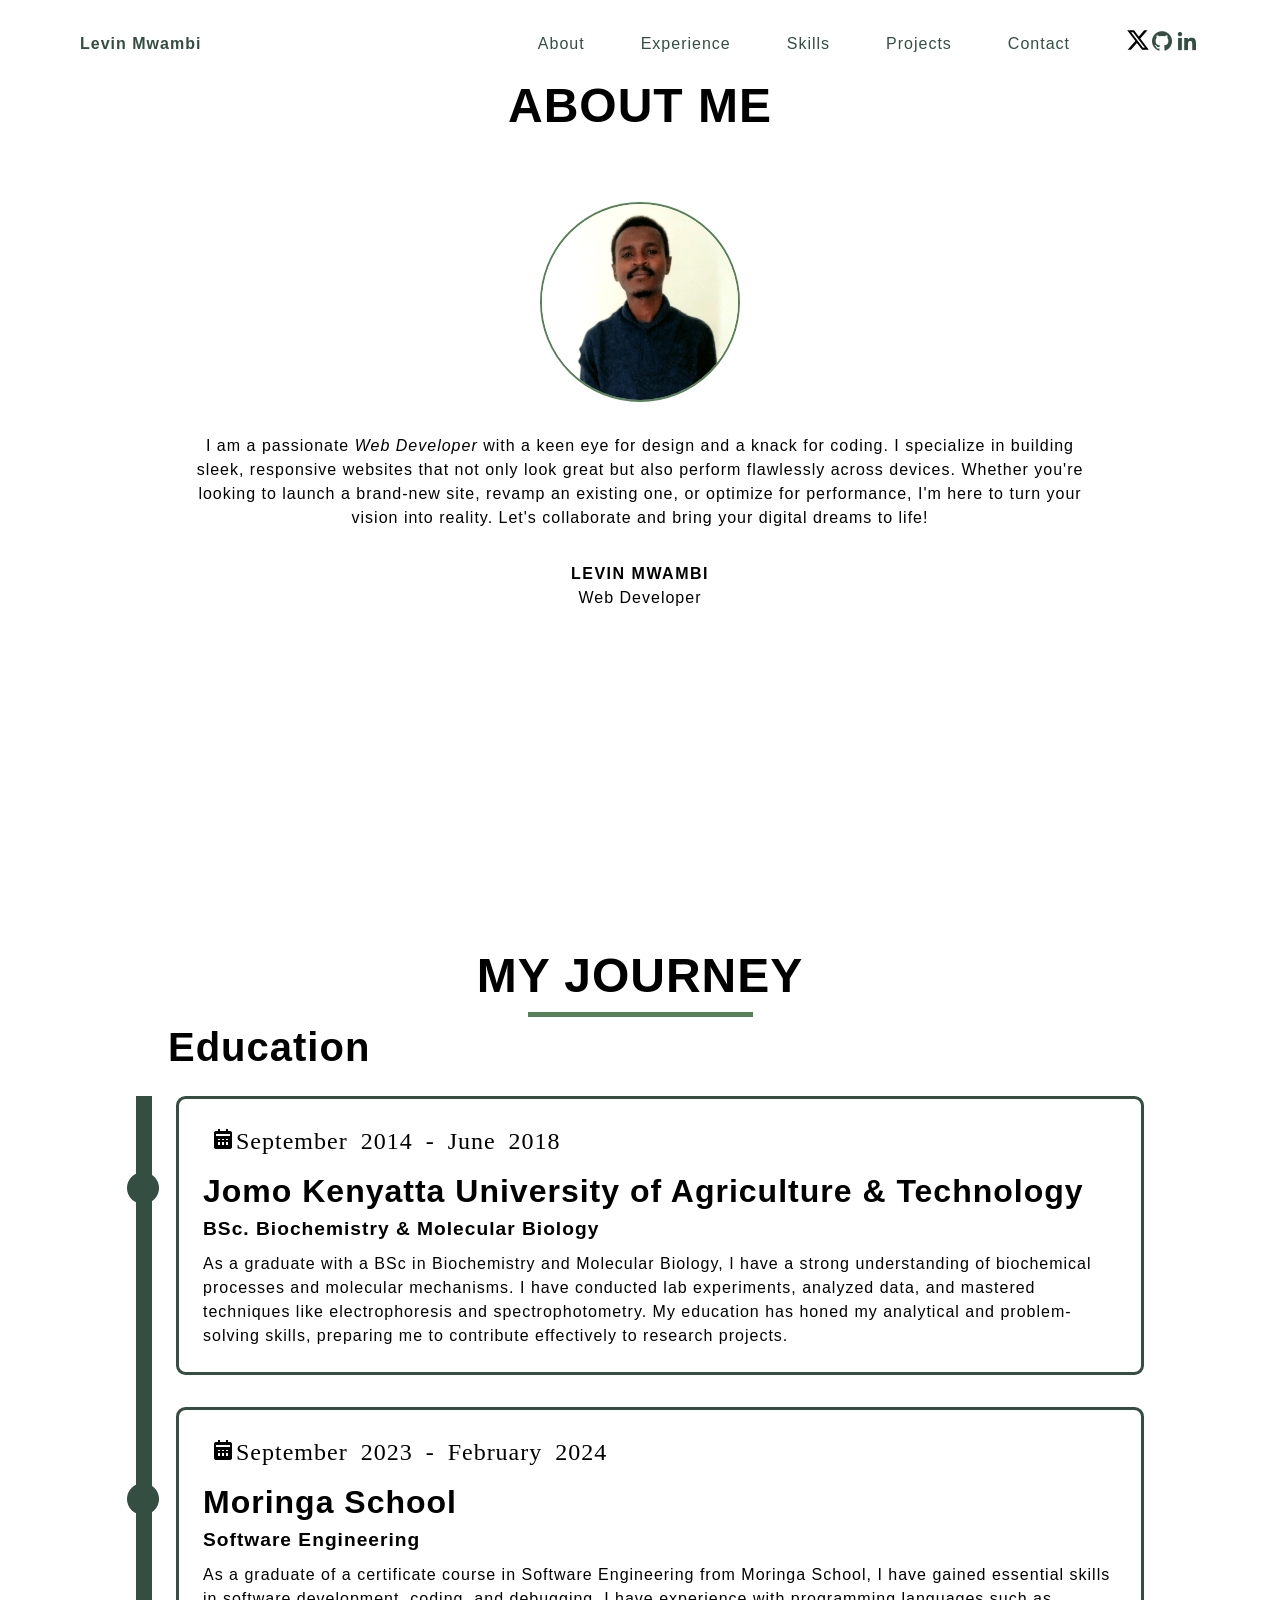
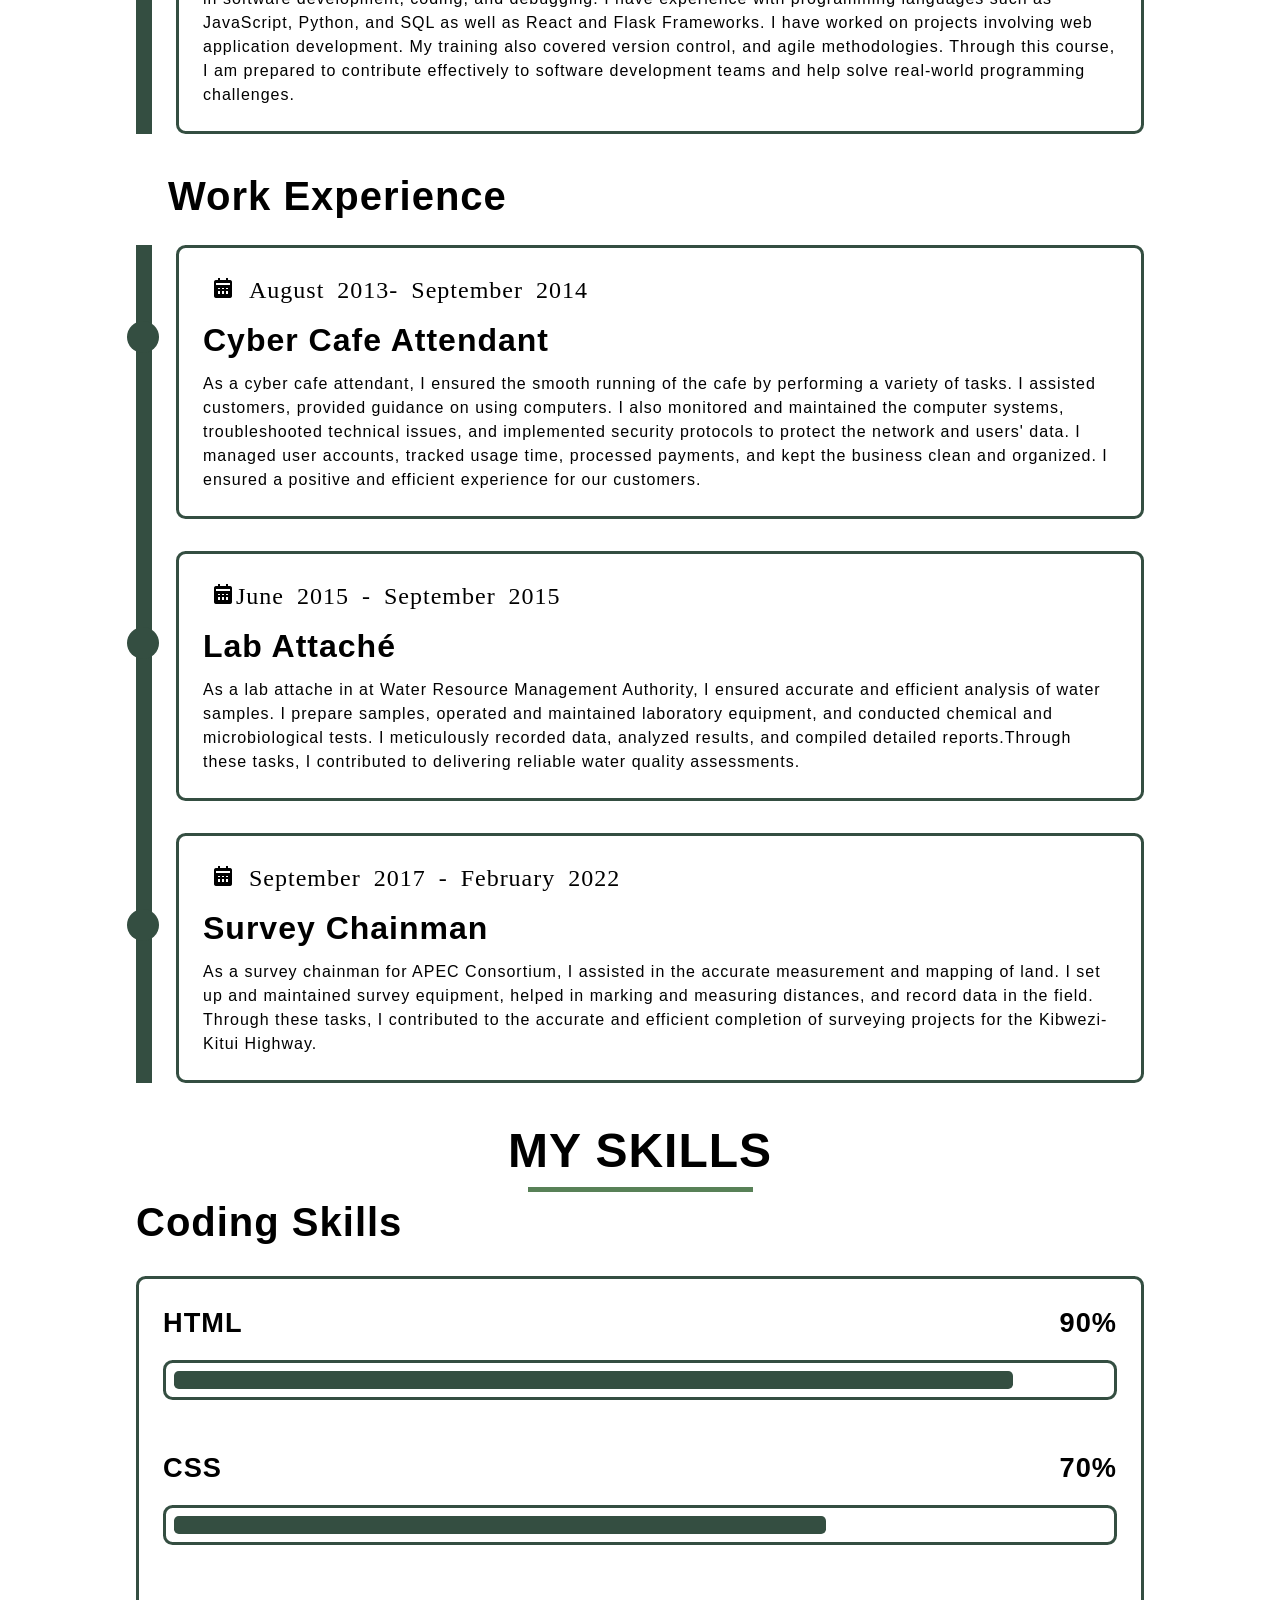
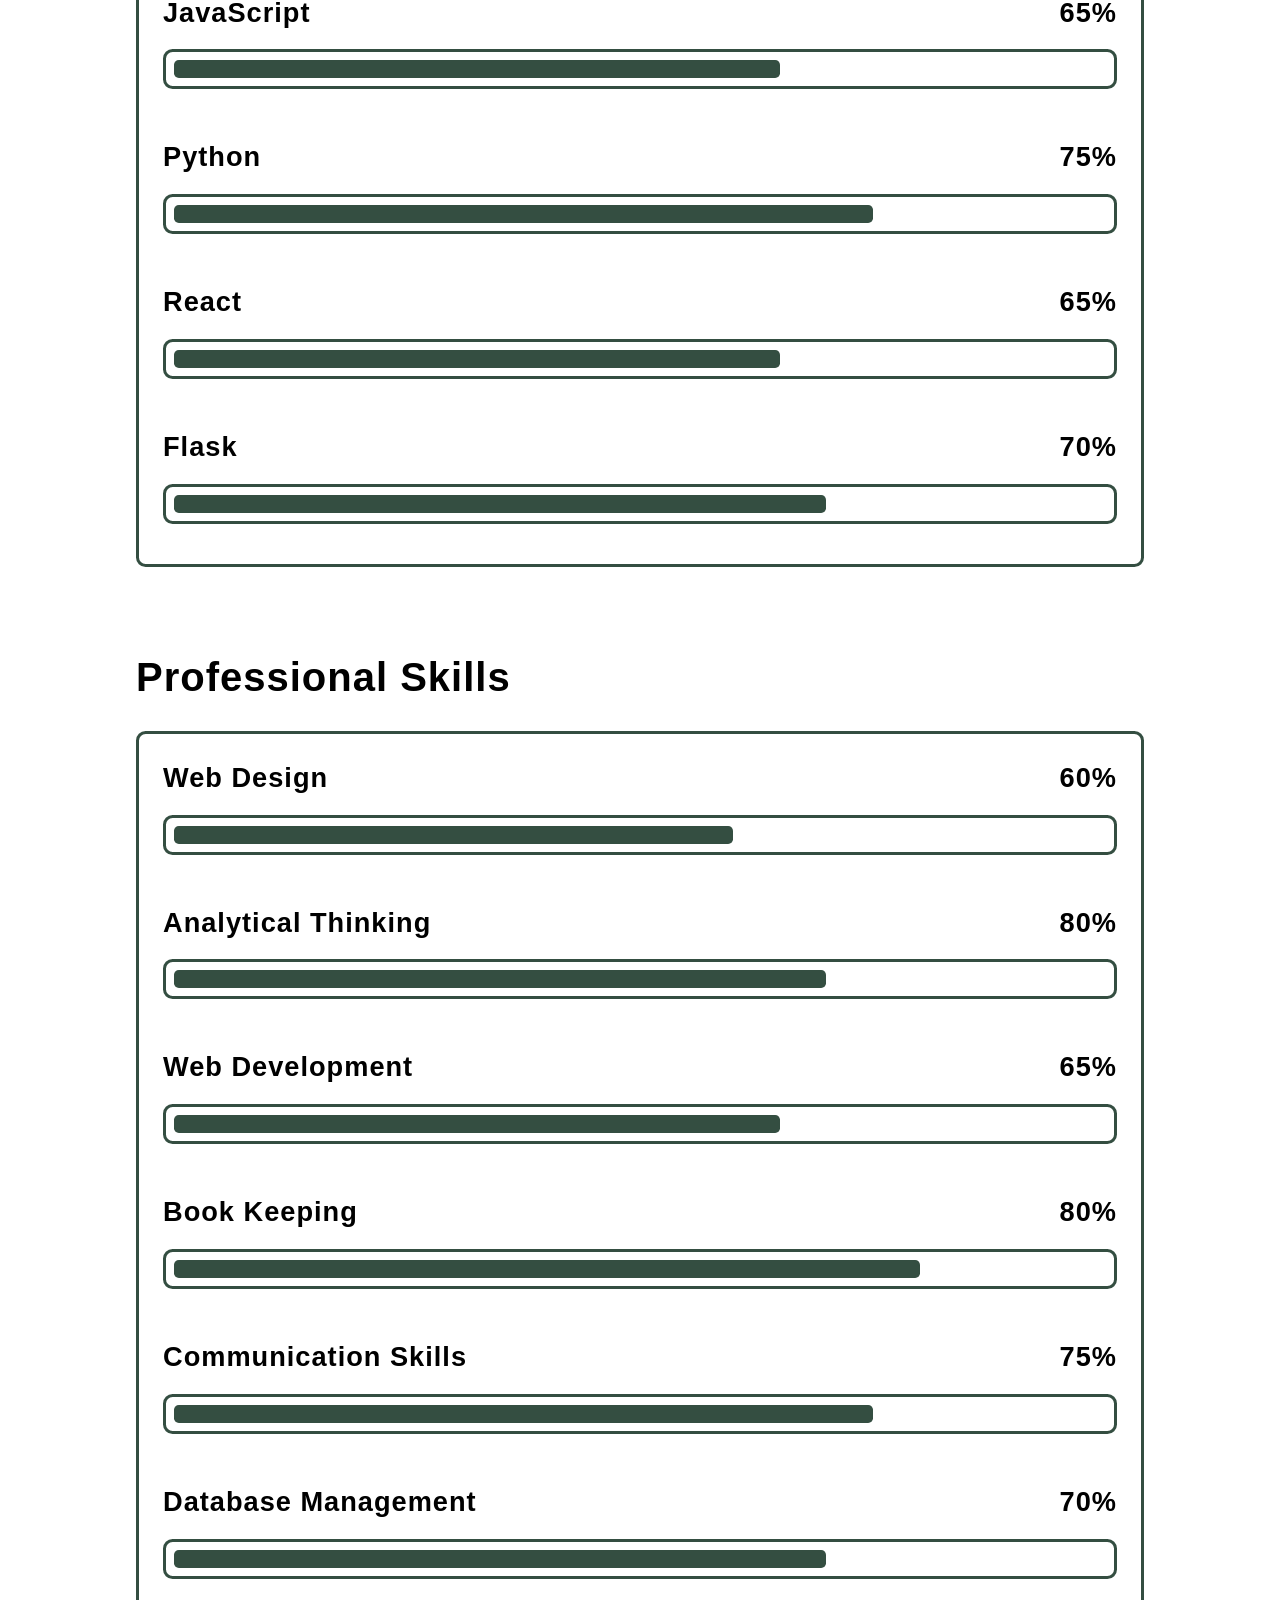
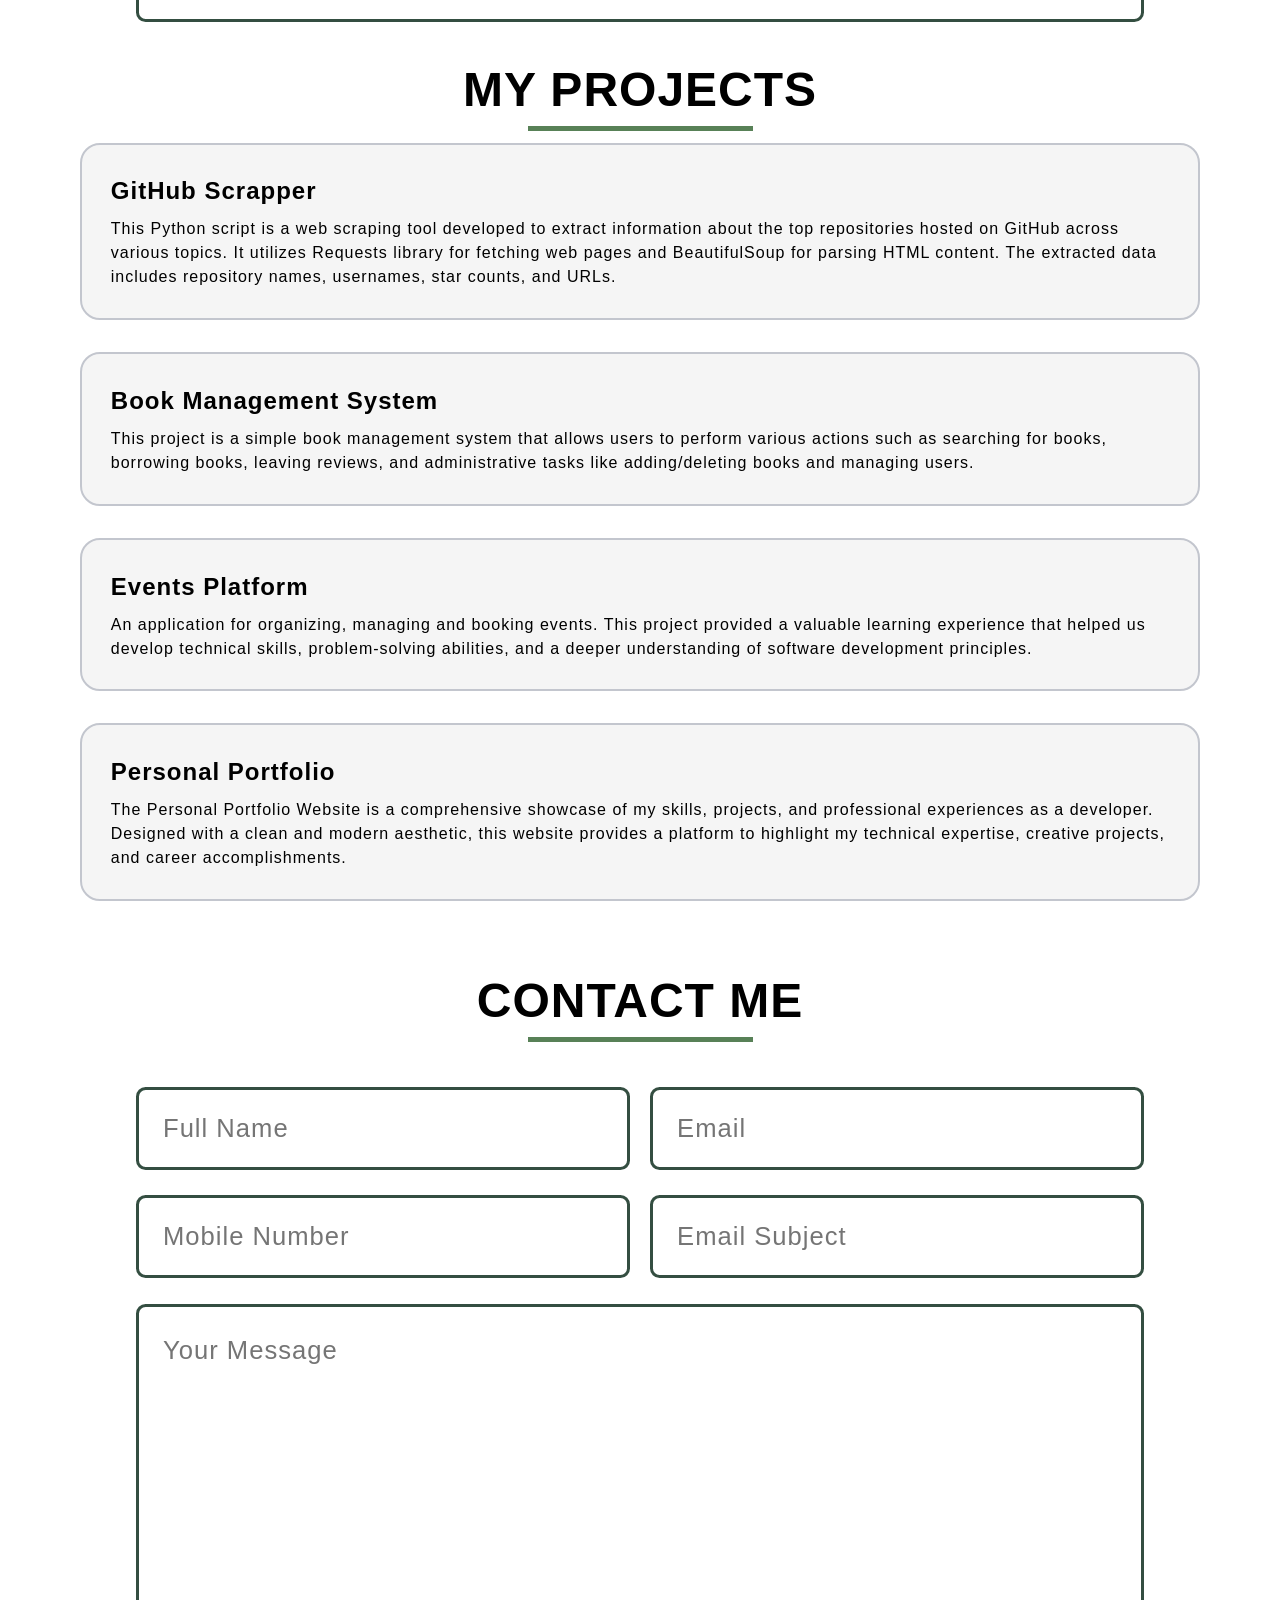
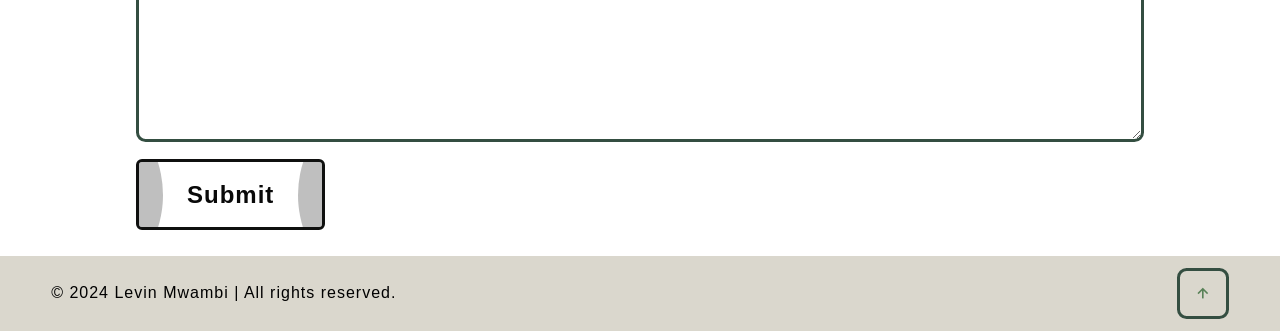
==== commit a9507c2a: "Small change" ====
--- a/index.html
+++ b/index.html
@@ -96,7 +96,7 @@
       <div id="about" class="wrapper">
         <div class="testimonial">
           <article>
-            <h1>About Me</h1>
+            <h1>About <span>Me</span></h1>
             <img src="/Assets/IMG_20211224_083711_HDR.jpg" alt="" />
             <blockquote>
               I am a passionate <em>Web Developer</em> with a keen eye for
--- a/index.css
+++ b/index.css
@@ -294,15 +294,7 @@
   text-align: center;
 }
 
-article h1:after {
-  content: "";
-  height: 5px;
-  width: 225px;
-  background-color: var(--primary-color);
-  display: block;
-  margin: auto;
-  letter-spacing: 1.5px;
-}
+
 
 article img {
   height: 200px;
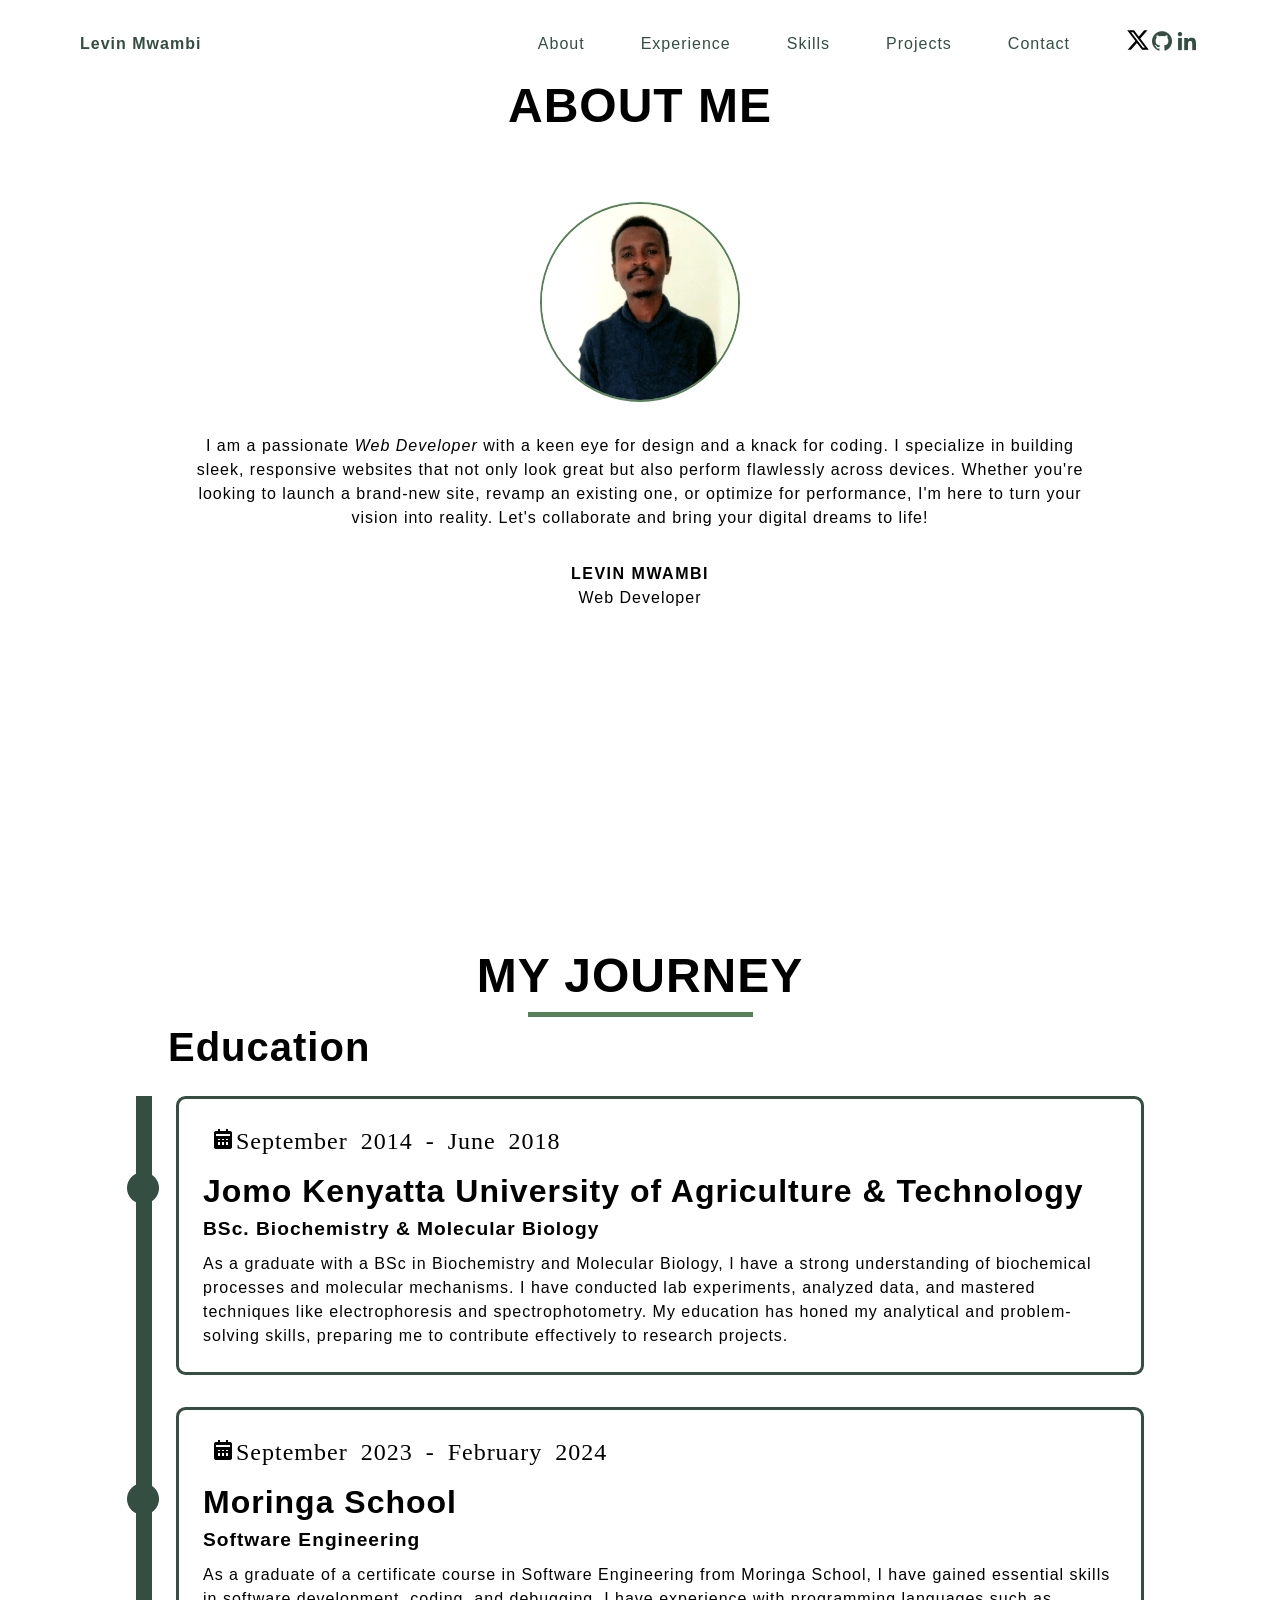
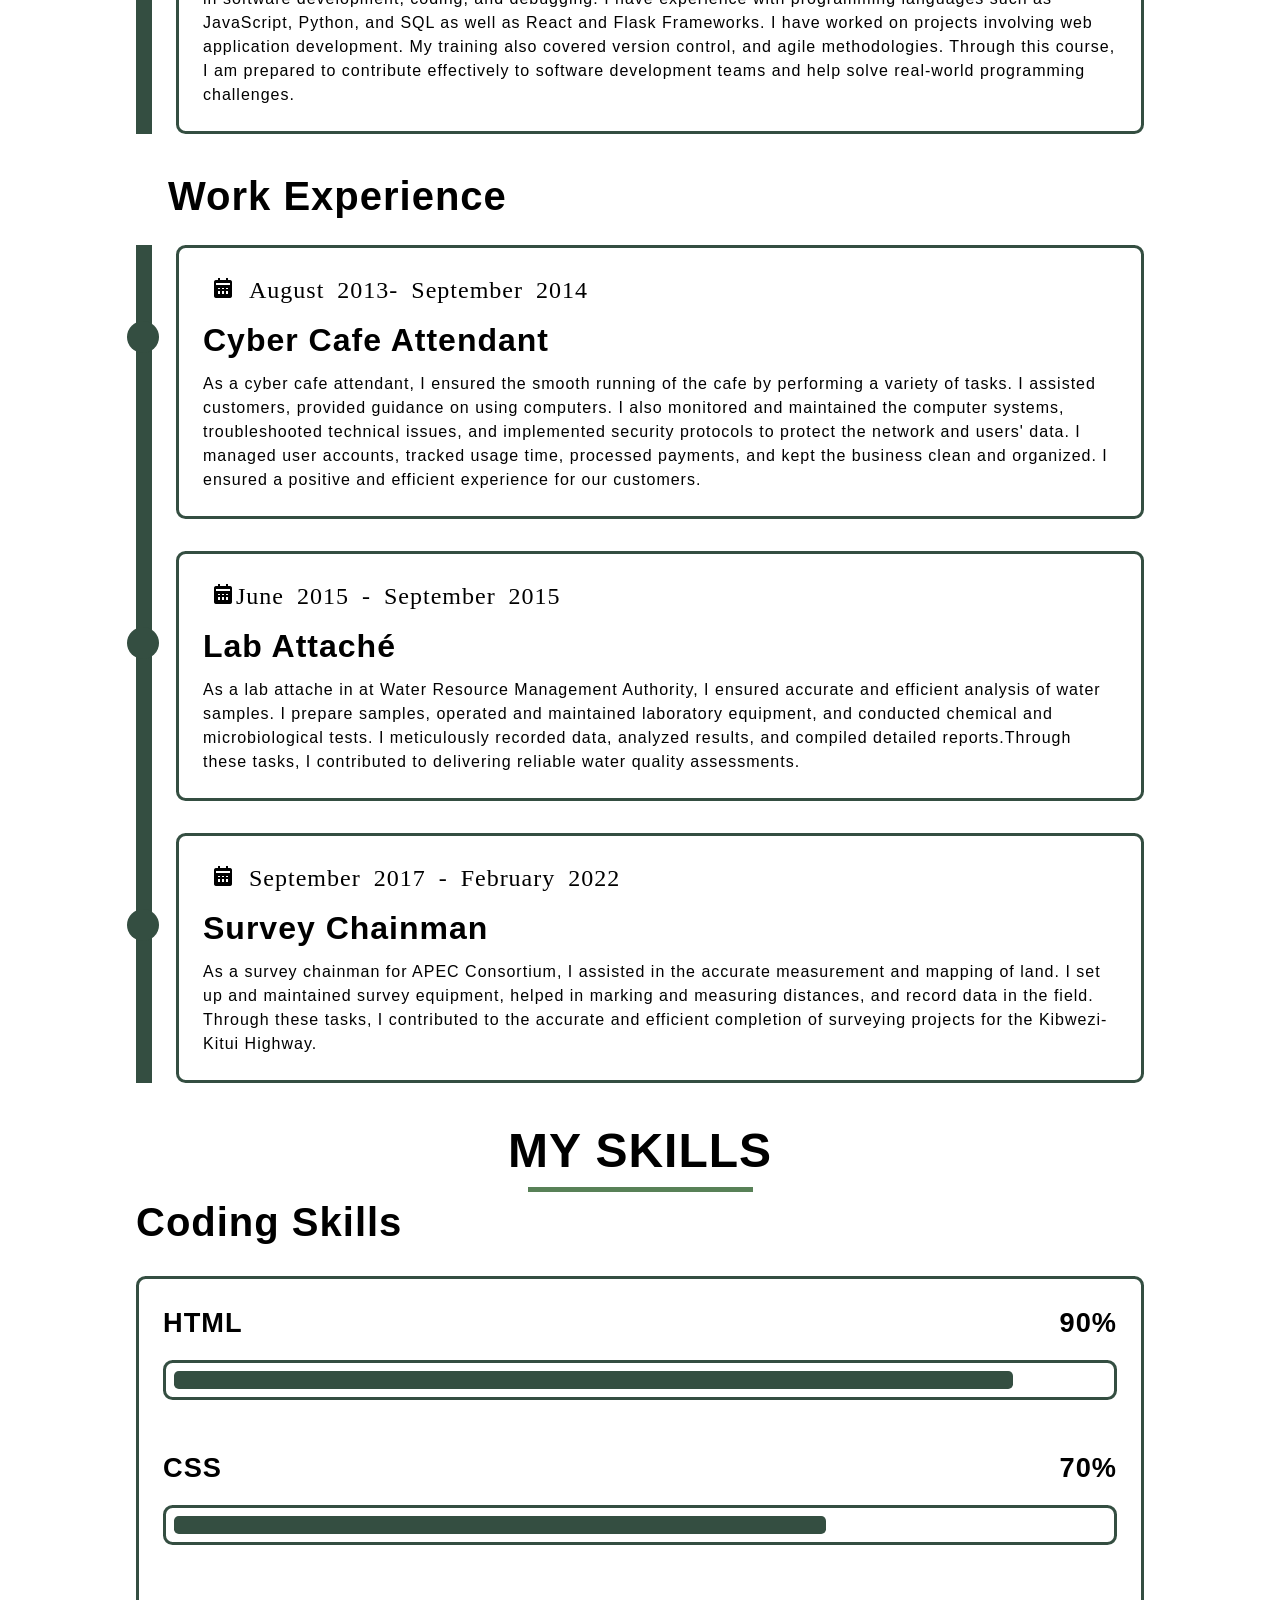
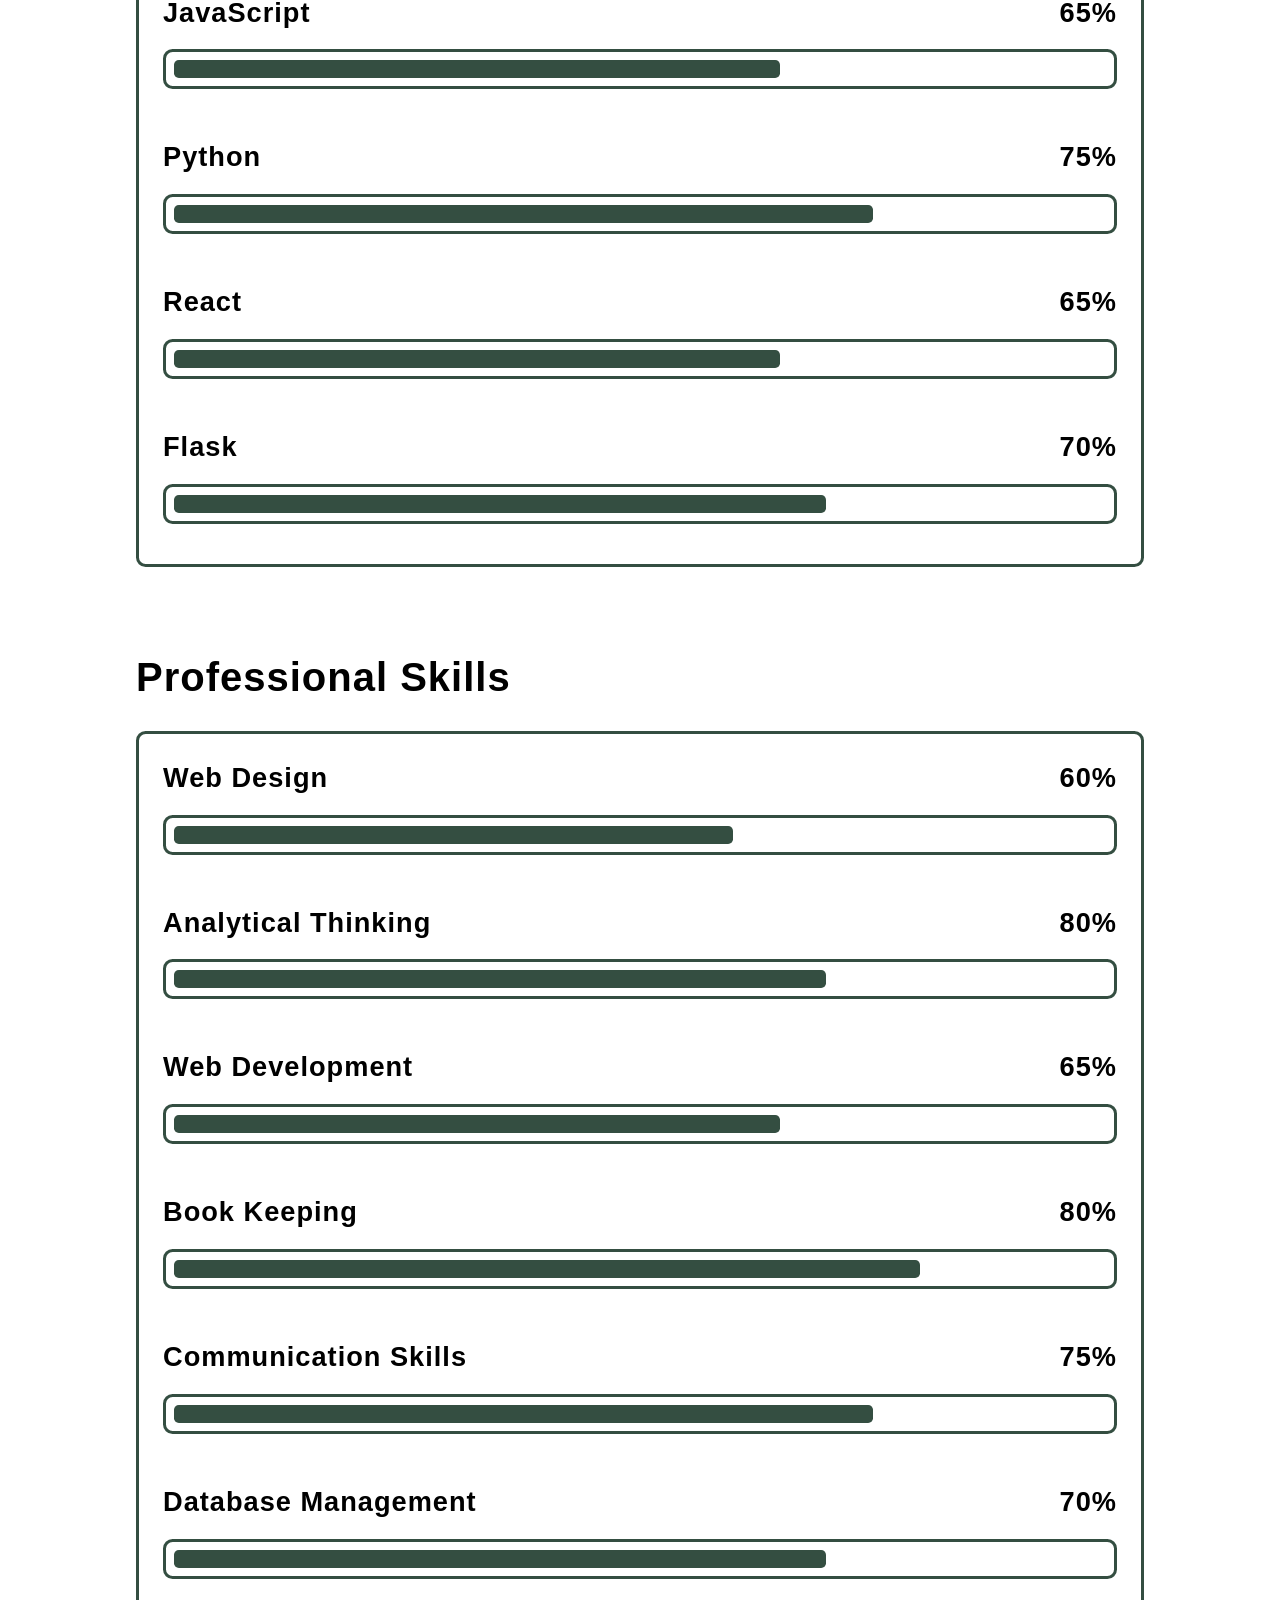
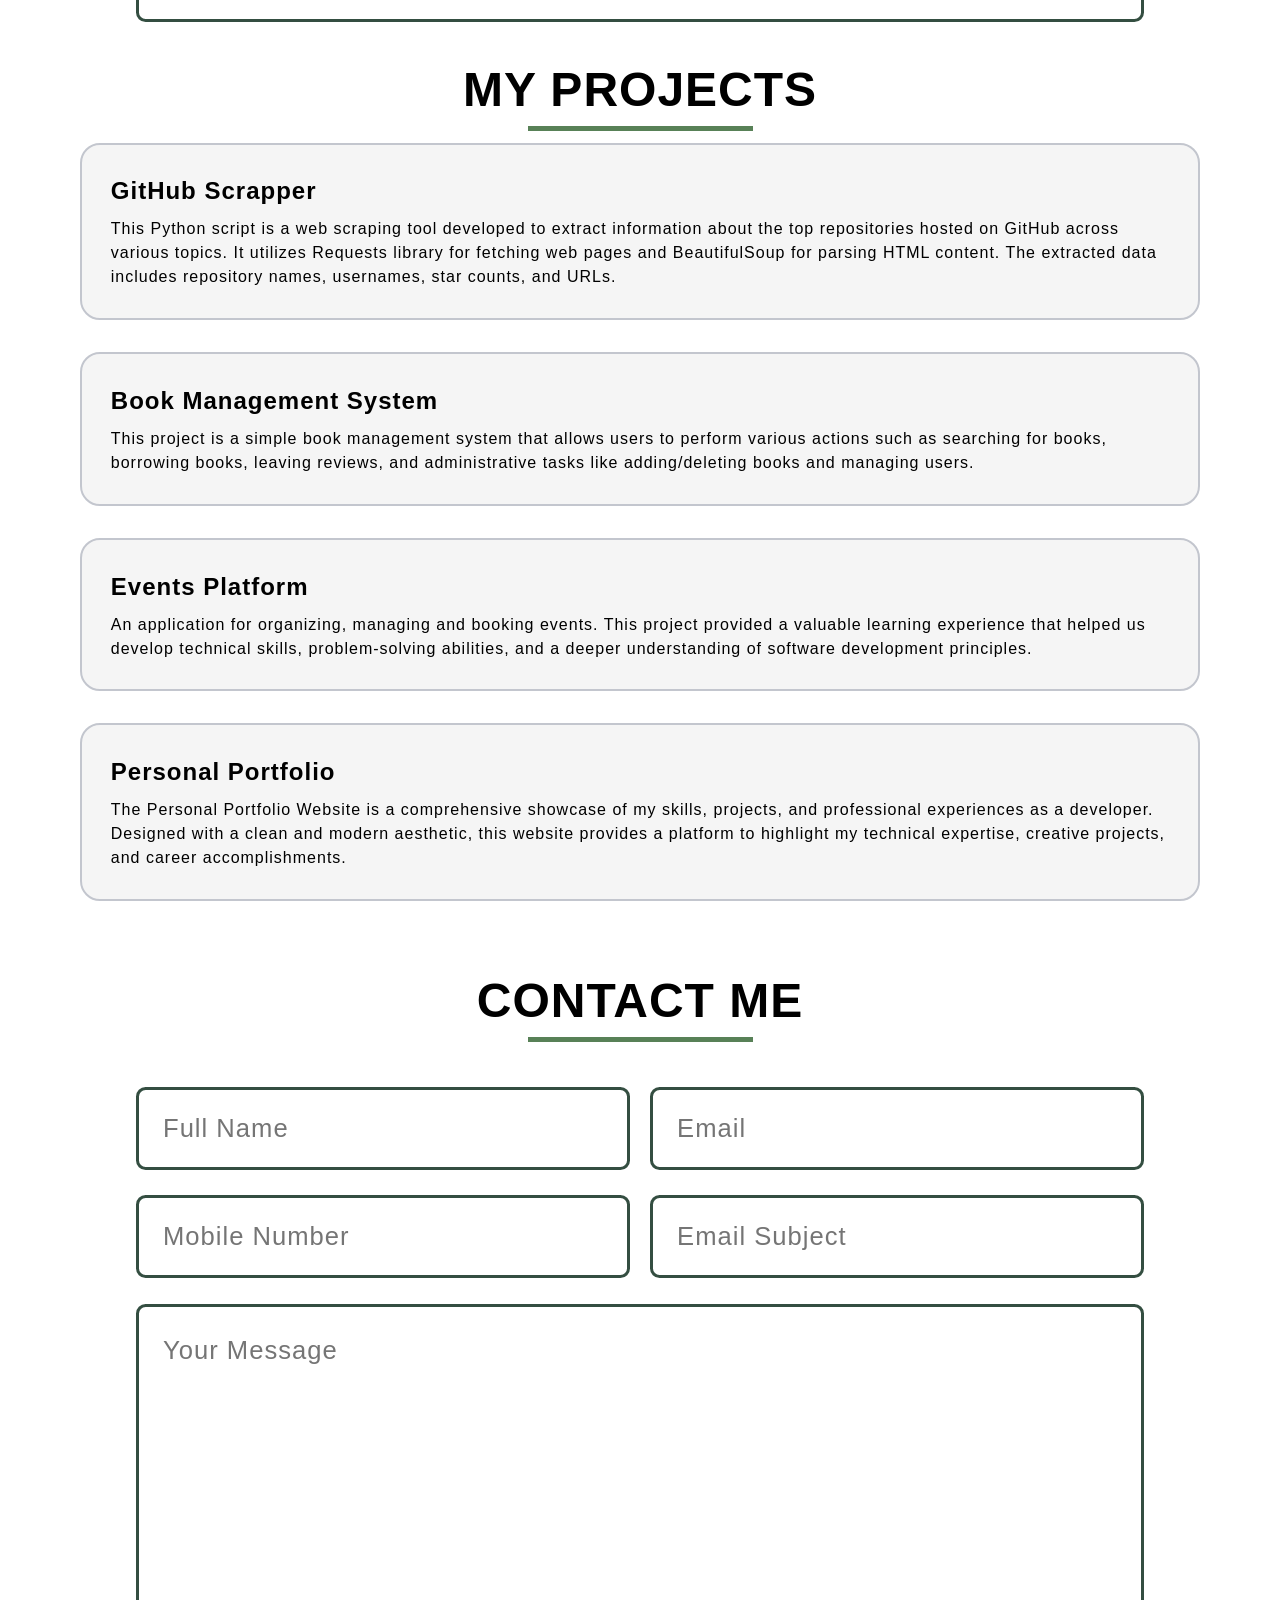
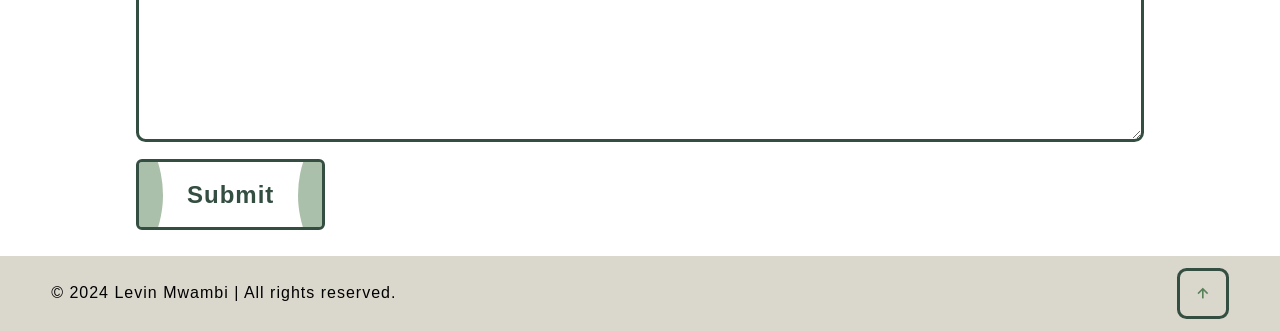
==== commit 5ca4765c: "Added links to projects" ====
--- a/index.html
+++ b/index.html
@@ -93,7 +93,7 @@
 
     <div class="container">
       <!-- About Me Section -->
-      <div id="about" class="wrapper">
+      <section id="about" class="wrapper">
         <div class="testimonial">
           <article>
             <h1>About <span>Me</span></h1>
@@ -111,7 +111,7 @@
             <p>Web Developer</p>
           </article>
         </div>
-      </div>
+      </section>
 
       <!-- Experience section -->
       <section class="experience" id="experience">
@@ -232,92 +232,90 @@
               </div>
             </div>
           </div> 
-        </section>
+      </section>
         
      
-
-
-        <!-- Skills Section-->
-        <section class="skills" id="skills">
-            <h2 class="heading">My <span>Skills</span></h2>
-            <div class="skills_row">
-                <div class="skills_column">
-                    <h3 class="title">Coding Skills</h3>
-                    <div class="skills_box">
-                        <div class="skills_content">
-                            <div class="progress">
-                                <h3>HTML <span> 90%</span></h3>
-                                <div class="bar"><span></span></div>
-                            </div>
-
-                            <div class="progress">
-                                <h3>CSS<span> 70%</span></h3>
-                                <div class="bar"><span></span></div>
-                            </div>
-                            
-                            <div class="progress">
-                                <h3>JavaScript<span> 65%</span></h3>
-                                <div class="bar"><span></span></div>
-                            </div>
-
-                            <div class="progress">
-                                <h3>Python<span> 75%</span></h3>
-                                <div class="bar"><span></span></div>
-                            </div>
-
-                            <div class="progress">
-                                <h3>React<span> 65%</span></h3>
-                                <div class="bar"><span></span></div>
-                            </div>
-
-                            <div class="progress">
-                                <h3>Flask<span> 70%</span></h3>
-                                <div class="bar"><span></span></div>
-                            </div>
-
-                        </div>
-                    </div>
-                </div>
-
-                <div class="skills_column">
-                    <h3 class="title">Professional Skills</h3>
-                    <div class="skills_box">
-                        <div class="skills_content">
-                            <div class="progress">
-                                <h3>Web Design<span> 60%</span></h3>
-                                <div class="bar"><span></span></div>
-                            </div>
-
-                            <div class="progress">
-                                <h3>Analytical Thinking<span> 80%</span></h3>
-                                <div class="bar"><span></span></div>
-                            </div>
-                            
-                            <div class="progress">
-                                <h3>Web Development<span> 65%</span></h3>
-                                <div class="bar"><span></span></div>
-                            </div>
-
-                            <div class="progress">
-                                <h3>Book Keeping<span> 80%</span></h3>
-                                <div class="bar"><span></span></div>
-                            </div>
-
-                            <div class="progress">
-                                <h3>Communication Skills<span> 75%</span></h3>
-                                <div class="bar"><span></span></div>
-                            </div>
-
-                            <div class="progress">
-                                <h3>Database Management<span> 70%</span></h3>
-                                <div class="bar"><span></span></div>
-                            </div>
-
-                        </div>
-                    </div>
-                </div>
-            </div>
-        </section>
+      <!-- Skills Section-->
+      <section class="skills" id="skills">
+          <h2 class="heading">My <span>Skills</span></h2>
+          <div class="skills_row">
+              <div class="skills_column">
+                  <h3 class="title">Coding Skills</h3>
+                  <div class="skills_box">
+                      <div class="skills_content">
+                          <div class="progress">
+                              <h3>HTML <span> 90%</span></h3>
+                              <div class="bar"><span></span></div>
+                          </div>
+
+                          <div class="progress">
+                              <h3>CSS<span> 70%</span></h3>
+                              <div class="bar"><span></span></div>
+                          </div>
+                          
+                          <div class="progress">
+                              <h3>JavaScript<span> 65%</span></h3>
+                              <div class="bar"><span></span></div>
+                          </div>
+
+                          <div class="progress">
+                              <h3>Python<span> 75%</span></h3>
+                              <div class="bar"><span></span></div>
+                          </div>
+
+                          <div class="progress">
+                              <h3>React<span> 65%</span></h3>
+                              <div class="bar"><span></span></div>
+                          </div>
+
+                          <div class="progress">
+                              <h3>Flask<span> 70%</span></h3>
+                              <div class="bar"><span></span></div>
+                          </div>
+
+                      </div>
+                  </div>
+              </div>
+
+              <div class="skills_column">
+                  <h3 class="title">Professional Skills</h3>
+                  <div class="skills_box">
+                      <div class="skills_content">
+                          <div class="progress">
+                              <h3>Web Design<span> 60%</span></h3>
+                              <div class="bar"><span></span></div>
+                          </div>
+
+                          <div class="progress">
+                              <h3>Analytical Thinking<span> 80%</span></h3>
+                              <div class="bar"><span></span></div>
+                          </div>
+                          
+                          <div class="progress">
+                              <h3>Web Development<span> 65%</span></h3>
+                              <div class="bar"><span></span></div>
+                          </div>
+
+                          <div class="progress">
+                              <h3>Book Keeping<span> 80%</span></h3>
+                              <div class="bar"><span></span></div>
+                          </div>
+
+                          <div class="progress">
+                              <h3>Communication Skills<span> 75%</span></h3>
+                              <div class="bar"><span></span></div>
+                          </div>
+
+                          <div class="progress">
+                              <h3>Database Management<span> 70%</span></h3>
+                              <div class="bar"><span></span></div>
+                          </div>
+
+                      </div>
+                  </div>
+              </div>
+          </div>
+      </section>
 
       <!-- Projects Section -->
       <section id="projects" class="projectscontainer">
@@ -332,7 +330,7 @@
               and BeautifulSoup for parsing HTML content. The extracted data
               includes repository names, usernames, star counts, and URLs.</p>
           </div>
-          <button class="card-button"><a target="_blank" href="">View Repository</a></button>
+          <button class="card-button"><a target="_blank" href="https://github.com/Levin-ops/Scrapper">View Repository</a></button>
         </div>
 
         <div class="card">
@@ -343,7 +341,7 @@
               books, leaving reviews, and administrative tasks like
               adding/deleting books and managing users.</p>
           </div>
-          <button class="card-button"><a target="_blank" href="">View Repository</a></button>
+          <button class="card-button"><a target="_blank" href="https://github.com/Levin-ops/Mach-Book-Management-System">View Repository</a></button>
         </div>
 
         <div class="card">
@@ -352,7 +350,7 @@
             <p class="text-body"> An application for organizing, managing and booking events. This project provided a valuable learning experience that helped us develop technical skills, problem-solving abilities, and a deeper understanding of software development principles.
           </p>
           </div>
-          <button class="card-button"><a target="_blank" href="">View Repository</a></button>
+          <button class="card-button"><a target="_blank" href="https://github.com/ravine13/Event-project">View Repository</a></button>
         </div>
 
         <div class="card">
@@ -360,12 +358,12 @@
             <p class="text-title">Personal Portfolio</p>
             <p class="text-body"> The Personal Portfolio Website is a comprehensive showcase of my skills, projects, and professional experiences as a developer. Designed with a clean and modern aesthetic, this website provides a platform to highlight my technical expertise, creative projects, and career accomplishments.</p>
           </div>
-          <button class="card-button"><a target="_blank" href="">View Repository</a></button>
+          <button class="card-button"><a target="_blank" href="https://github.com/Levin-ops/Levin">View Repository</a></button>
         </div>
 
       </section>
 
-               <!-- Contact Section -->
+      <!-- Contact Section -->
       <section class="contact" id="contact">
             
         <h2 class="heading">Contact <span>Me</span></h2>
@@ -407,8 +405,8 @@
           </button>
         </div>
         </form>
-        </section>
-  </div>
+      </section>
+    </div>
       
 
 <!-- Footer -->
--- a/index.css
+++ b/index.css
@@ -716,9 +716,9 @@
     align-items: center;
     position: relative;
     padding: 0.6em 2em;
-    border: rgb(15, 16, 15) solid 0.15em;
+    border: #344e41 solid 0.15em;
     border-radius: 0.25em;
-    color: rgb(9, 9, 9);
+    color: #344e41;
     font-size: 1.5em;
     font-weight: 600;
     cursor: pointer;
@@ -733,11 +733,11 @@
   }
   
   .button:hover {
-    color: #212121;
+    color: #DAD7CD;
   }
   
   .button:active {
-    border-color: grey;
+    border-color: #588157;
   }
   
   .button::after, .button::before {
@@ -745,7 +745,7 @@
     position: absolute;
     width: 9em;
     aspect-ratio: 1;
-    background: gray;
+    background: #588157;
     opacity: 50%;
     border-radius: 50%;
     transition: transform 500ms, background 300ms;
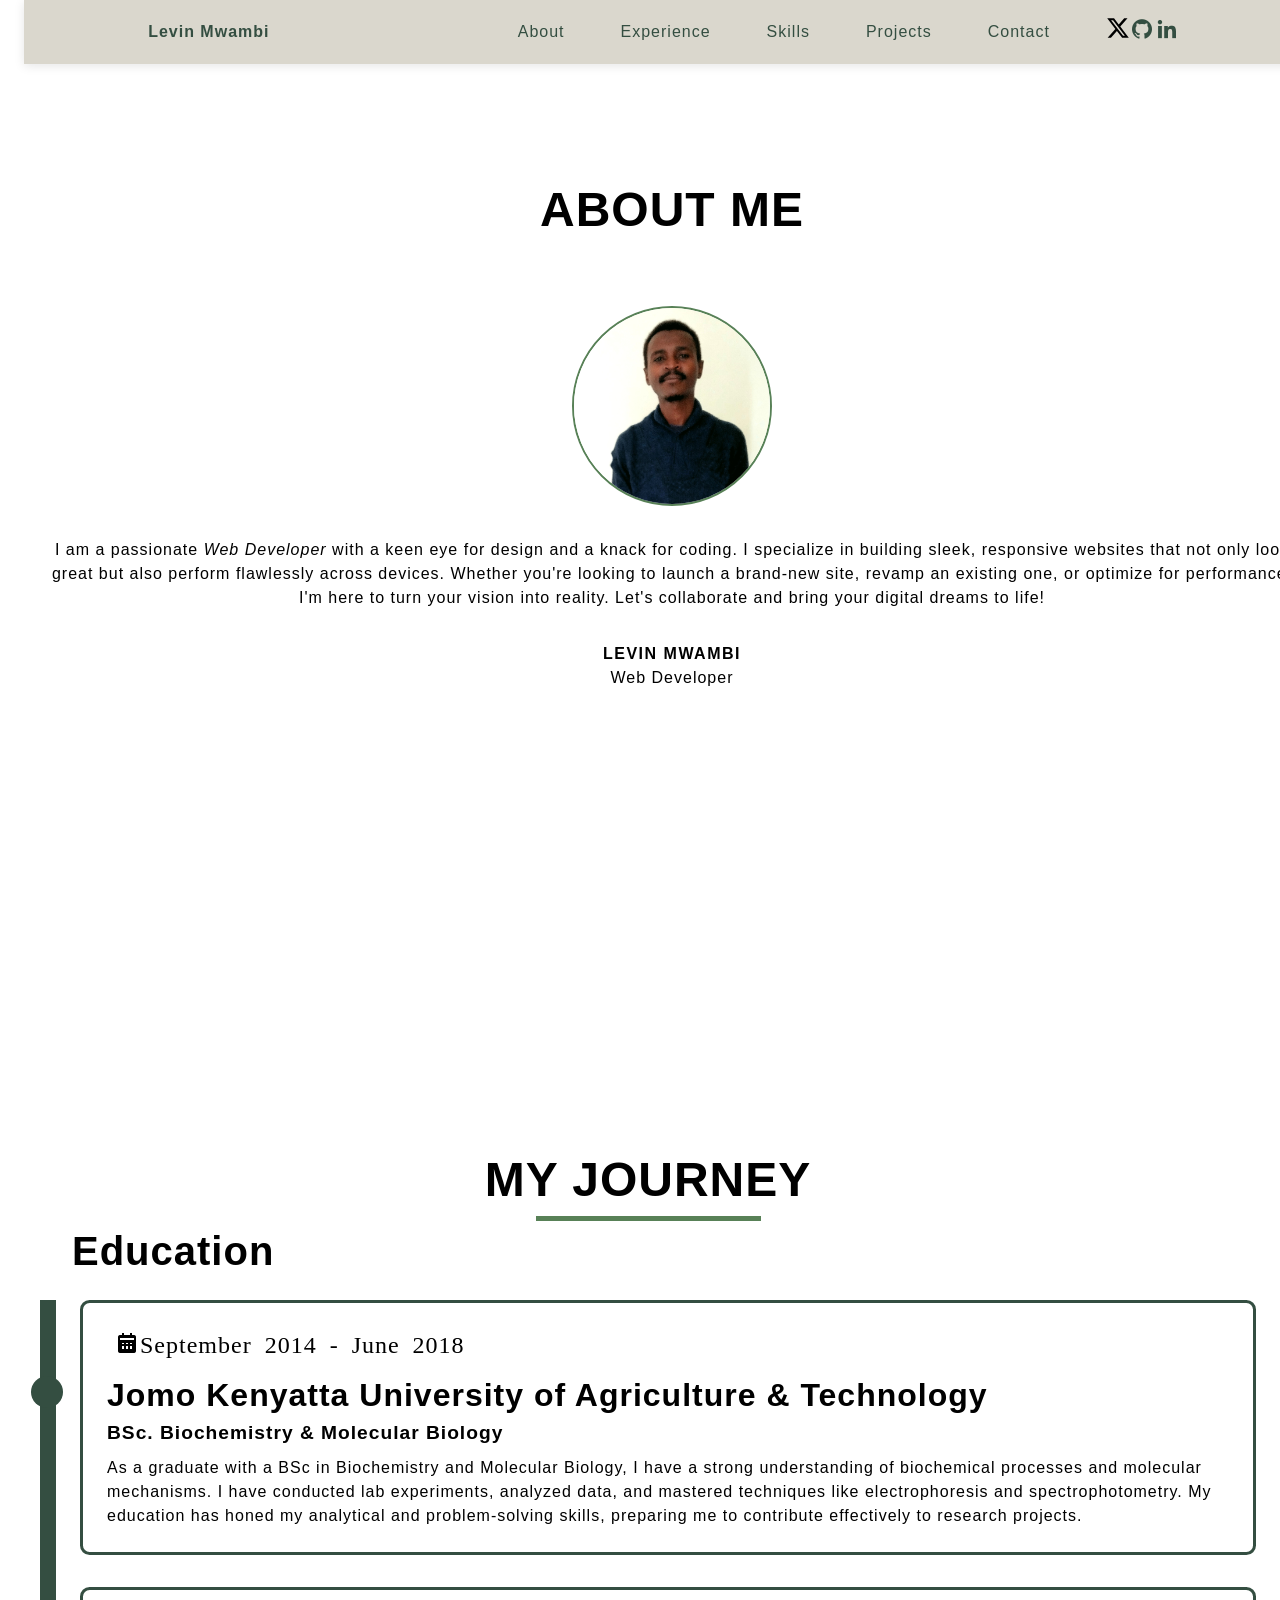
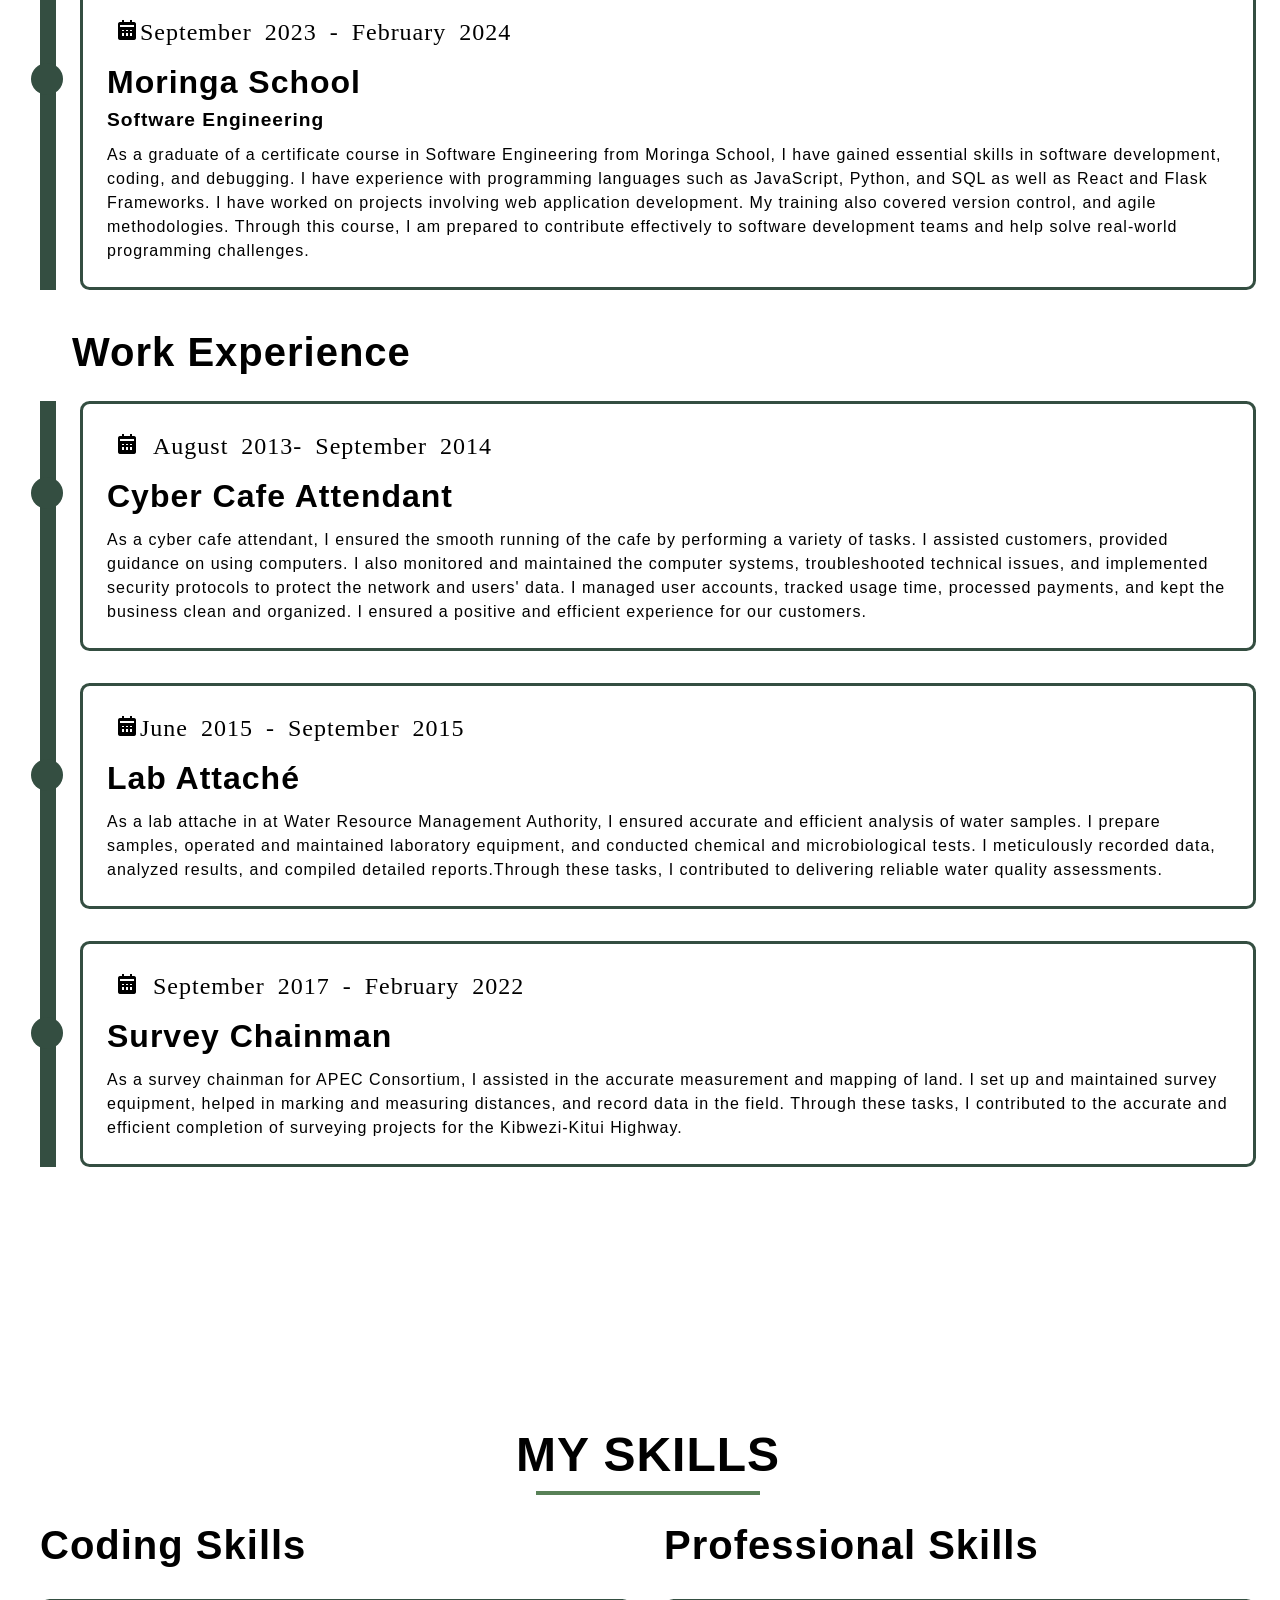
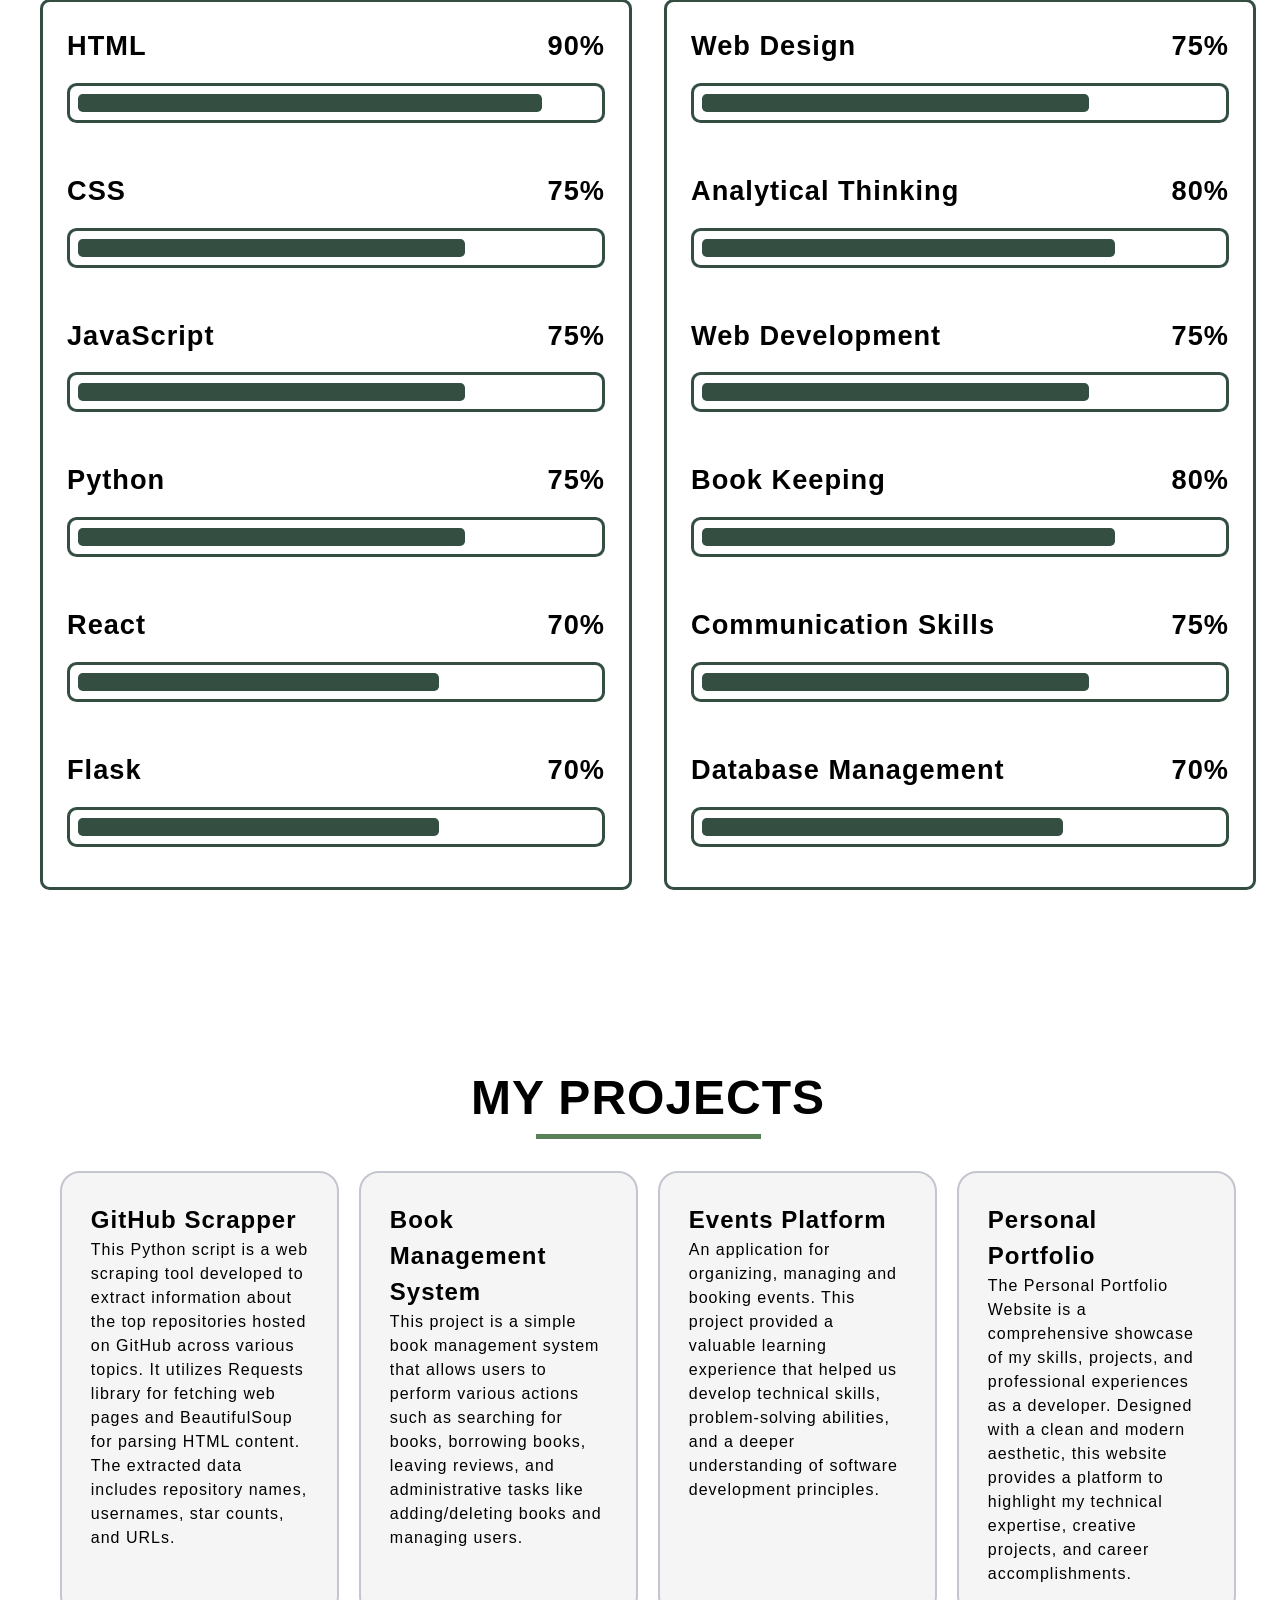
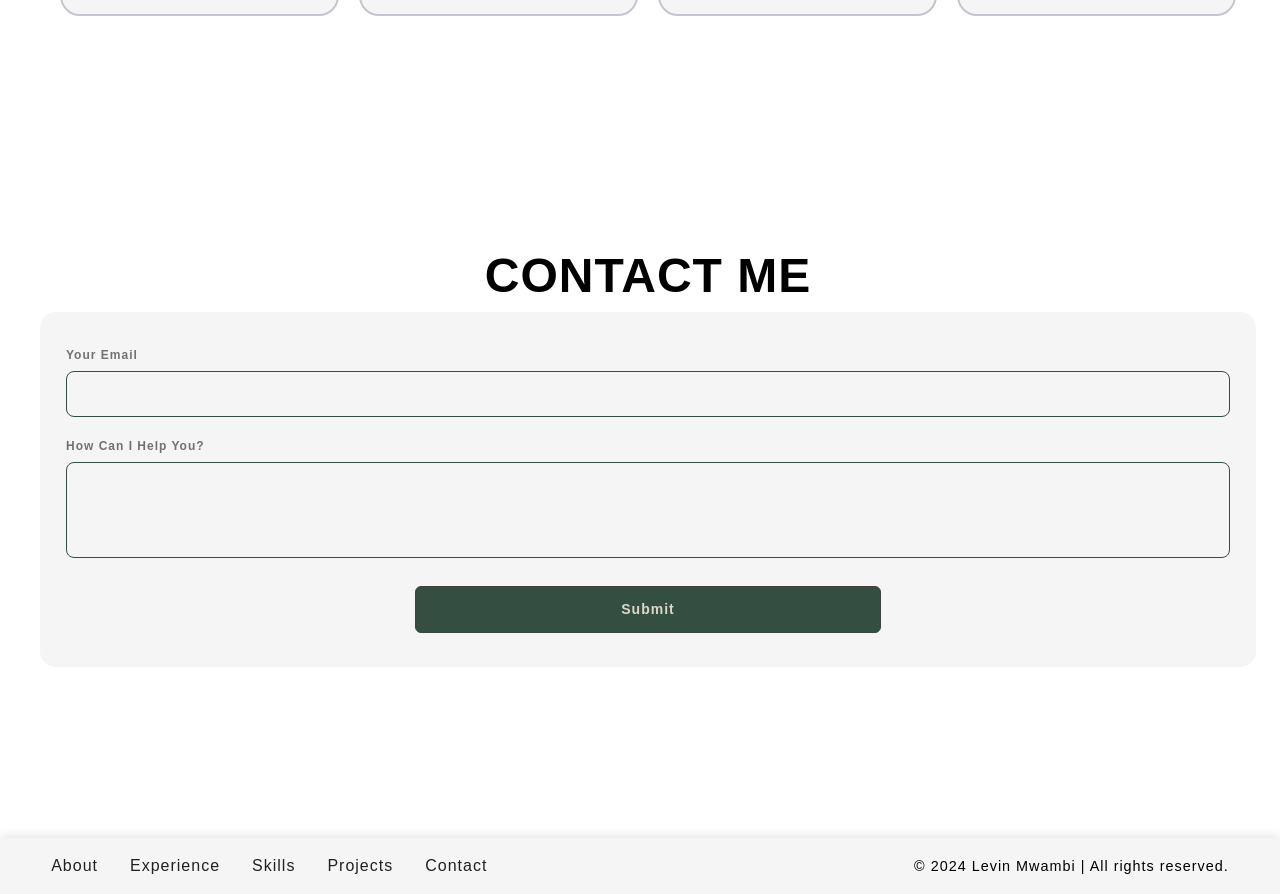
==== commit e0ed15f0: "Fully Functional and improved" ====
--- a/index.html
+++ b/index.html
@@ -11,7 +11,7 @@
     />
     <link
       rel="shortcut icon"
-      href="/Assets/_4945137c-6b55-4f22-befd-8f2e0e37a748.jpeg"
+      href="/Assets/Levin_logo.jpg"
       type="image/jpg"
     />
   </head>
@@ -91,7 +91,6 @@
       </nav>
     </header>
 
-    <div class="container">
       <!-- About Me Section -->
       <section id="about" class="wrapper">
         <div class="testimonial">
@@ -249,12 +248,12 @@
                           </div>
 
                           <div class="progress">
-                              <h3>CSS<span> 70%</span></h3>
+                              <h3>CSS<span> 75%</span></h3>
                               <div class="bar"><span></span></div>
                           </div>
                           
                           <div class="progress">
-                              <h3>JavaScript<span> 65%</span></h3>
+                              <h3>JavaScript<span> 75%</span></h3>
                               <div class="bar"><span></span></div>
                           </div>
 
@@ -264,7 +263,7 @@
                           </div>
 
                           <div class="progress">
-                              <h3>React<span> 65%</span></h3>
+                              <h3>React<span> 70%</span></h3>
                               <div class="bar"><span></span></div>
                           </div>
 
@@ -282,7 +281,7 @@
                   <div class="skills_box">
                       <div class="skills_content">
                           <div class="progress">
-                              <h3>Web Design<span> 60%</span></h3>
+                              <h3>Web Design<span> 75%</span></h3>
                               <div class="bar"><span></span></div>
                           </div>
 
@@ -292,7 +291,7 @@
                           </div>
                           
                           <div class="progress">
-                              <h3>Web Development<span> 65%</span></h3>
+                              <h3>Web Development<span> 75%</span></h3>
                               <div class="bar"><span></span></div>
                           </div>
 
@@ -318,9 +317,9 @@
       </section>
 
       <!-- Projects Section -->
-      <section id="projects" class="projectscontainer">
+      <section id="projects" >
         <h2>My Projects</h2>
-
+        <div class="projectscontainer">
         <div class="card">
           <div class="card-details">
             <p class="text-title">GitHub Scrapper</p>
@@ -332,7 +331,6 @@
           </div>
           <button class="card-button"><a target="_blank" href="https://github.com/Levin-ops/Scrapper">View Repository</a></button>
         </div>
-
         <div class="card">
           <div class="card-details">
             <p class="text-title">Book Management System</p>
@@ -343,7 +341,6 @@
           </div>
           <button class="card-button"><a target="_blank" href="https://github.com/Levin-ops/Mach-Book-Management-System">View Repository</a></button>
         </div>
-
         <div class="card">
           <div class="card-details">
             <p class="text-title">Events Platform</p>
@@ -360,65 +357,45 @@
           </div>
           <button class="card-button"><a target="_blank" href="https://github.com/Levin-ops/Levin">View Repository</a></button>
         </div>
-
+      </div>
       </section>
 
       <!-- Contact Section -->
       <section class="contact" id="contact">
             
         <h2 class="heading">Contact <span>Me</span></h2>
-        <form action="#">
-          <div class="input_box">
-            <div class="input_field">
-              <input type="text" placeholder="Full Name" required>
-              <span class="focus"></span>
+        <div class="form-container">
+          <form class="form" method="POST" action="https://formsubmit.co/levinmwanganyi@gmail.com" >
+            <div class="form-group">
+              <label for="email">Your Email</label>
+              <input type="text" id="email" name="email" required="">
             </div>
-
-            <div class="input_field">
-              <input type="text" placeholder="Email" required>
-              <span class="focus"></span>
+            <div class="form-group">
+              <label for="textarea">How Can I Help You?</label>
+              <textarea name="Message" id="textarea" rows="10" cols="50" required="">          </textarea>
             </div>
-
-            <div class="input_field">
-              <input type="number" placeholder="Mobile Number" required>
-              <span class="focus"></span>
-            </div>
-
-            <div class="input_field">
-              <input type="text" placeholder="Email Subject" required>
-              <span class="focus"></span>
-            </div>
-
-            
-          </div>
-
-
-
-        <div class="textarea_field">
-          <textarea name="" id="" cols="30" rows="10" placeholder="Your Message" required></textarea>
-          <span class="focus"></span>
-        </div>
-
-        <div class="btn_box btns">
-          <button type="submit" class="button">
-            <p>Submit</p>
-          </button>
-        </div>
-        </form>
+            <button class="form-submit-btn" type="submit">Submit</button>
+          </form>
+        </div>
       </section>
+    
+      
+
+<!-- Footer -->
+<footer class="footer">
+  <div class="footer_content">
+    <div class="footer_links">
+      <a href="#about" class="footer_link">About</a>
+      <a href="#experience" class="footer_link">Experience</a>
+      <a href="#skills" class="footer_link">Skills</a>
+      <a href="#projects" class="footer_link">Projects</a>
+      <a href="#contact" class="footer_link">Contact</a>
     </div>
-      
-
-<!-- Footer -->
-    <footer class="footer">
-      <div class="footer_text">
-        <p>&copy; 2024 Levin Mwambi | All rights reserved.</p>
-      </div>
-
-      <div class="footer_icon_top">
-        <a href="#about"><i class='bx bx-up-arrow-alt'></i></a>
-      </div>
-    </footer>
+    <div class="footer_text">
+      <p>&copy; 2024 Levin Mwambi | All rights reserved.</p>
+    </div>
+  </div>
+</footer>
     <script src="index.js"></script>
   </body>
 </html>
--- a/index.css
+++ b/index.css
@@ -12,7 +12,7 @@
   --font-weight-medium: 500;
   --font-weight-heavy: 700;
 
-  --z-tooltip: 10;
+  --z-tooltip: 1000;
   --z-fixed: 100;
 }
 
@@ -33,7 +33,7 @@
 }
 
 body{
-    background: #ffffff
+    background: #ffffff;
 }
 
 html{
@@ -49,39 +49,39 @@
     text-decoration: none;
 }
 
-/* Reusable class */
-.container{
-    max-width: 1120px;
+
+
+
+/* Header and Nav */
+section{
+    padding-top: 70px;
+    margin-bottom: 70px;
     margin-inline: 1.5rem;
-}
-
-/* .content{ */
-    /* padding: 0 5%; */
-    /* text-align: center; */
-/* } */
-
-/* Header and Nav */
+    padding-left: 16px;
+    height: 100%;
+}
 
 .header{
-    position: fixed;
+    position: sticky;
     width: 100%;
     left: 0;
     top: 0;
-    background: transparent;
+    background: #DAD7CD;
     z-index: var(--z-tooltip);
-    padding: .75rem 4%;
     transition: .3s;
+    box-shadow: 0 2px 10px rgba(0,0,0,0.1);
+    margin-inline: 1.5rem;
 }
 
 .header.sticky{
-    background: #DAD7CD;
+    background: #fffffe;
 }
 
 .nav{
     position: relative;
     height: var(--header-height);
     display: flex;
-    justify-content: space-between;
+    justify-content: space-around;
     align-items: center;
 }
 
@@ -241,9 +241,6 @@
 
 /* For Large Devices */
 @media screen and (min-width:1150px) {
-    .container{
-        margin-inline: auto;
-    }
 
     .nav{
         height: 4rem;
@@ -283,9 +280,7 @@
   background-color: linear-gradient(rgba(0, 0, 0, 0.75), rgba(0, 0, 0, 0.75));
 }
 
-.testimonial {
-  padding: 30px 100px;
-}
+
 
 article h1 {
   font-size: 48px;
@@ -335,7 +330,7 @@
     flex-direction: column;
     min-height: auto;
     padding-bottom: 5rem;
-    padding: 0 5%;
+    /* padding: 0 5%; */
 }
 
 .experience h2{
@@ -421,11 +416,8 @@
 
 /* Skills-section */
 .skills{
-    top: 6rem;
+    top: 0;
     min-height: auto;
-    padding-bottom: 7rem;
-    /* background-color: #DAD7CD; */
-    padding: 0 5%;
 }
 
 .skills h2{
@@ -433,12 +425,13 @@
     font-size: 48px;
     font-weight: 800;
     text-align: center;
+    margin-bottom: 20px;
 }
 
 .skills h2::after{
     content: "";
-    height: 5px;
-    width: 225px;
+    height: 4px;
+    width: 224px;
     background-color: var(--primary-color);
     display: block;
     margin: auto;
@@ -447,12 +440,23 @@
 
 .skills .skills_row{
     display: flex;
-    flex-wrap: wrap;
-    gap: 5rem;
+    flex-direction: column;
+    gap: 2rem;
+}
+@media (min-width: 768px){
+    .skills .skills_row{
+        flex-direction: row;
+    }
 }
 
 .skills_row .skills_column{
-    flex: 1 1 40rem;
+    flex: 1 1 100%;
+}
+
+@media (min-width:768px){
+    .skills_row .skills_column{
+        flex: 1 1 45%;
+    }
 }
 
 .skills_column .title{
@@ -497,11 +501,11 @@
 }
 
 .skills_column:nth-child(1) .skills_content .progress:nth-child(2) .bar span{
-    width: 70%;
+    width: 75%;
 }
 
 .skills_column:nth-child(1) .skills_content .progress:nth-child(3) .bar span{
-    width: 65%;
+    width: 75%;
 }
 
 .skills_column:nth-child(1) .skills_content .progress:nth-child(4) .bar span{
@@ -509,7 +513,7 @@
 }
 
 .skills_column:nth-child(1) .skills_content .progress:nth-child(5) .bar span{
-    width: 65%;
+    width: 70%;
 }
 
 .skills_column:nth-child(1) .skills_content .progress:nth-child(6) .bar span{
@@ -517,15 +521,15 @@
 }
 
 .skills_column:nth-child(2) .skills_content .progress:nth-child(1) .bar span{
-    width: 60%;
+    width: 75%;
 }
 
 .skills_column:nth-child(2) .skills_content .progress:nth-child(2) .bar span{
-    width: 70%;
+    width: 80%;
 }
 
 .skills_column:nth-child(2) .skills_content .progress:nth-child(3) .bar span{
-    width: 65%;
+    width: 75%;
 }
 
 .skills_column:nth-child(2) .skills_content .progress:nth-child(4) .bar span{
@@ -565,7 +569,7 @@
     display: inline-flex;
   } */
   .card {
-    width: auto;
+    width: 100%;
     height: auto;
     border-radius: 20px;
     background: #f5f5f5;
@@ -573,7 +577,6 @@
     padding: 1.8rem;
     border: 2px solid #c3c6ce;
     transition: 0.5s ease-out;
-    overflow: visible;
     margin-bottom: 32px;
    }
    
@@ -581,8 +584,6 @@
     color: black;
     height: 100%;
     gap: .5em;
-    display: grid;
-    place-content: center;
    }
    
    .card-button {
@@ -614,6 +615,7 @@
    .text-title {
     font-size: 1.5em;
     font-weight: bold;
+    top: 0;
    }
    
    /*Hover*/
@@ -627,21 +629,28 @@
     opacity: 1;
    }
 
+   .projectscontainer{
+    display: grid;
+    gap: 20px;
+    padding: 20px;
+    grid-template-columns: 1fr;
+   }
+
 /* Responsive Grid */
 @media (min-width: 600px) {
-    .productscontainer {
+    .projectscontainer {
         grid-template-columns: repeat(2, 1fr);
     }
 }
 
 @media (min-width: 900px) {
-    .productscontainer {
+    .projectscontainer {
         grid-template-columns: repeat(3, 1fr);
     }
 }
 
 @media (min-width: 1200px) {
-    .productscontainer {
+    .projectscontainer {
         grid-template-columns: repeat(4, 1fr);
     }
 }
@@ -649,65 +658,113 @@
 
 /* contact Section */
 .contact{
-    margin-top: 4rem;
-    min-height: auto;
-    padding: 0 5%;
-}
-
+    height: 70vh;
+}
 .contact h2{
     text-transform: uppercase;
+    text-align: center;
     font-size: 48px;
-    font-weight: 800;
-    text-align: center;
-}
-.contact h2::after{
-    content: "";
-    height: 5px;
-    width: 225px;
-    background-color: var(--primary-color);
+    padding-top: 2rem;
+}
+.form-container {
+    width: 100%;
+    background:#f5f5f5;
+    border: 2px solid transparent;
+    padding: 32px 24px;
+    font-size: 14px;
+    font-family: inherit;
+    color: black;
+    display: flex;
+    flex-direction: column;
+    gap: 20px;
+    box-sizing: border-box;
+    border-radius: 16px;
+  }
+  
+  .form-container button:active {
+    scale: 0.95;
+  }
+  
+  .form-container .form {
+    display: flex;
+    flex-direction: column;
+    gap: 20px;
+  }
+  
+  .form-container .form-group {
+    display: flex;
+    flex-direction: column;
+    gap: 2px;
+  }
+  
+  .form-container .form-group label {
     display: block;
-    margin: auto;
-    letter-spacing: 1.5px;
-    margin-bottom: 2rem;
-  }
-
-.contact form{
-    max-width: 70rem;
-    margin: 0 auto;
-    text-align: center;
-}
-
-.contact form .input_box{
-    position: relative;
-    display: flex;
-    justify-content: space-between;
-    flex-wrap: wrap;
-}
-
-.contact form .input_box .input_field{
-    position: relative;
-    width: 49%;
-    margin: 0.8rem 0;
-}
-
-.contact form .input_box .input_field input,
-.contact form .textarea_field textarea{
+    margin-bottom: 5px;
+    color: #717171;
+    font-weight: 600;
+    font-size: 12px;
+  }
+  
+  .form-container .form-group input {
     width: 100%;
-    height: 100%;
-    padding: 1.5rem;
-    font-size: 1.6rem;
-    color: var(--secondary-color);
-    background: transparent;
-    border-radius: .6rem;
-    border: .2rem solid var(--secondary-color);
-}
-
-.contact form .textarea_field{
-    position: relative;
-    margin: .8rem 0 2.7rem;
-    display: flex;
-}
-
+    padding: 12px 16px;
+    border-radius: 8px;
+    color: #000000;
+    font-family: inherit;
+    background-color: transparent;
+    border: 1px solid var(--secondary-color);
+  }
+  
+  .form-container .form-group textarea {
+    width: 100%;
+    padding: 12px 16px;
+    border-radius: 8px;
+    resize: none;
+    color: #000000;
+    height: 96px;
+    border: 1px solid var(--secondary-color);
+    background-color: transparent;
+    font-family: inherit;
+  }
+  
+  .form-container .form-group input::placeholder {
+    opacity: 0.5;
+  }
+  
+  .form-container .form-group input:focus {
+    outline: none;
+    border-color: #2b9860;
+  }
+  
+  .form-container .form-group textarea:focus {
+    outline: none;
+    border-color: #2b9860;
+  }
+  
+  .form-container .form-submit-btn {
+    display: flex;
+    align-items: center;
+    justify-content: center;
+    align-self: center;
+    font-family: inherit;
+    color: #DAD7CD;
+    font-weight: 600;
+    width: 40%;
+    background: #344e41;
+    border: 1px solid #414141;
+    padding: 12px 16px;
+    font-size: inherit;
+    gap: 8px;
+    margin-top: 8px;
+    cursor: pointer;
+    border-radius: 6px;
+  }
+  
+  .form-container .form-submit-btn:hover {
+    background-color: #fff;
+    border-color: #344e41 solid 0.15em;
+    color: #588157;
+  }
 /* Buttons */
 
 .button {
@@ -716,9 +773,9 @@
     align-items: center;
     position: relative;
     padding: 0.6em 2em;
-    border: #344e41 solid 0.15em;
+    border: .2rem solid var(--secondary-color);
     border-radius: 0.25em;
-    color: #344e41;
+    color: #DAD7CD;
     font-size: 1.5em;
     font-weight: 600;
     cursor: pointer;
@@ -776,55 +833,79 @@
 
 
 
-.footer {
+  .footer {
+    display: flex;
+    justify-content: space-between;
+    align-items: center;
+    padding: 1rem 4%;
+    background: #f5f5f5;
+    box-shadow: 0 -2px 10px rgba(0, 0, 0, 0.1);
+}
+
+.footer_content {
+    width: 100%;
     display: flex;
     justify-content: space-between;
     align-items: center;
     flex-wrap: wrap;
-    padding: .75rem 4%;
-    background:#DAD7CD;
+}
+
+.footer_links {
+    display: flex;
+    gap: 2rem;
+}
+
+.footer_link {
+    color: #212121;
+    text-decoration: none;
+    font-size: 1rem;
+    transition: color 0.3s;
+}
+
+.footer_link:hover {
+    color: var(--primary-color);
 }
 
 .footer_text p {
-  font-size: 1rem;
-}
-
-.footer_icon_top a{
-    position: relative;
+    font-size: 0.9rem;
+    color: black;
+}
+
+.footer_icon_top a {
     display: inline-flex;
     justify-content: center;
     align-items: center;
-    padding: .8rem;
-    background-color: #DAD7CD;
-    border: .2rem solid var(--secondary-color);
-    border-radius: .6rem;
-    z-index: 1;
-    overflow: hidden;
-    color: #DAD7CD;
-}
-
-.footer_icon_top a::before{
-    content: "";
-    position: absolute;
-    top: 0;
-    left: 0;
-    width: 0;
-    height: 100%;
-    background:  var(--primary-color);
-    z-index: -1;
-    transition: .5s;
-}
-
-.footer_icon_top a:hover:before{
-    width: 100%;
+    padding: 0.8rem;
+    background-color: #212121;
+    border: 0.2rem solid var(--primary-color);
+    border-radius: 0.6rem;
+    transition: background-color 0.3s ease;
+    color: #f5f5f5;
+}
+
+.footer_icon_top a:hover {
+    background-color: var(--primary-color);
+    color: #f5f5f5;
 }
 
 .footer_icon_top a i {
-    font-size: 1.2rem;
-    color:var(--primary-color);
+    font-size: 1.5rem;
 }
 
 .footer_icon_top a:hover i {
-    color: #DAD7CD;
-}
-
+    color: #f5f5f5;
+}
+
+@media screen and (max-width: 768px) {
+    .footer_content {
+        flex-direction: column;
+        align-items: center;
+        gap: 1rem;
+    }
+    
+    .footer_links {
+        flex-direction: column;
+        align-items: center;
+        gap: 1rem;
+    }
+}
